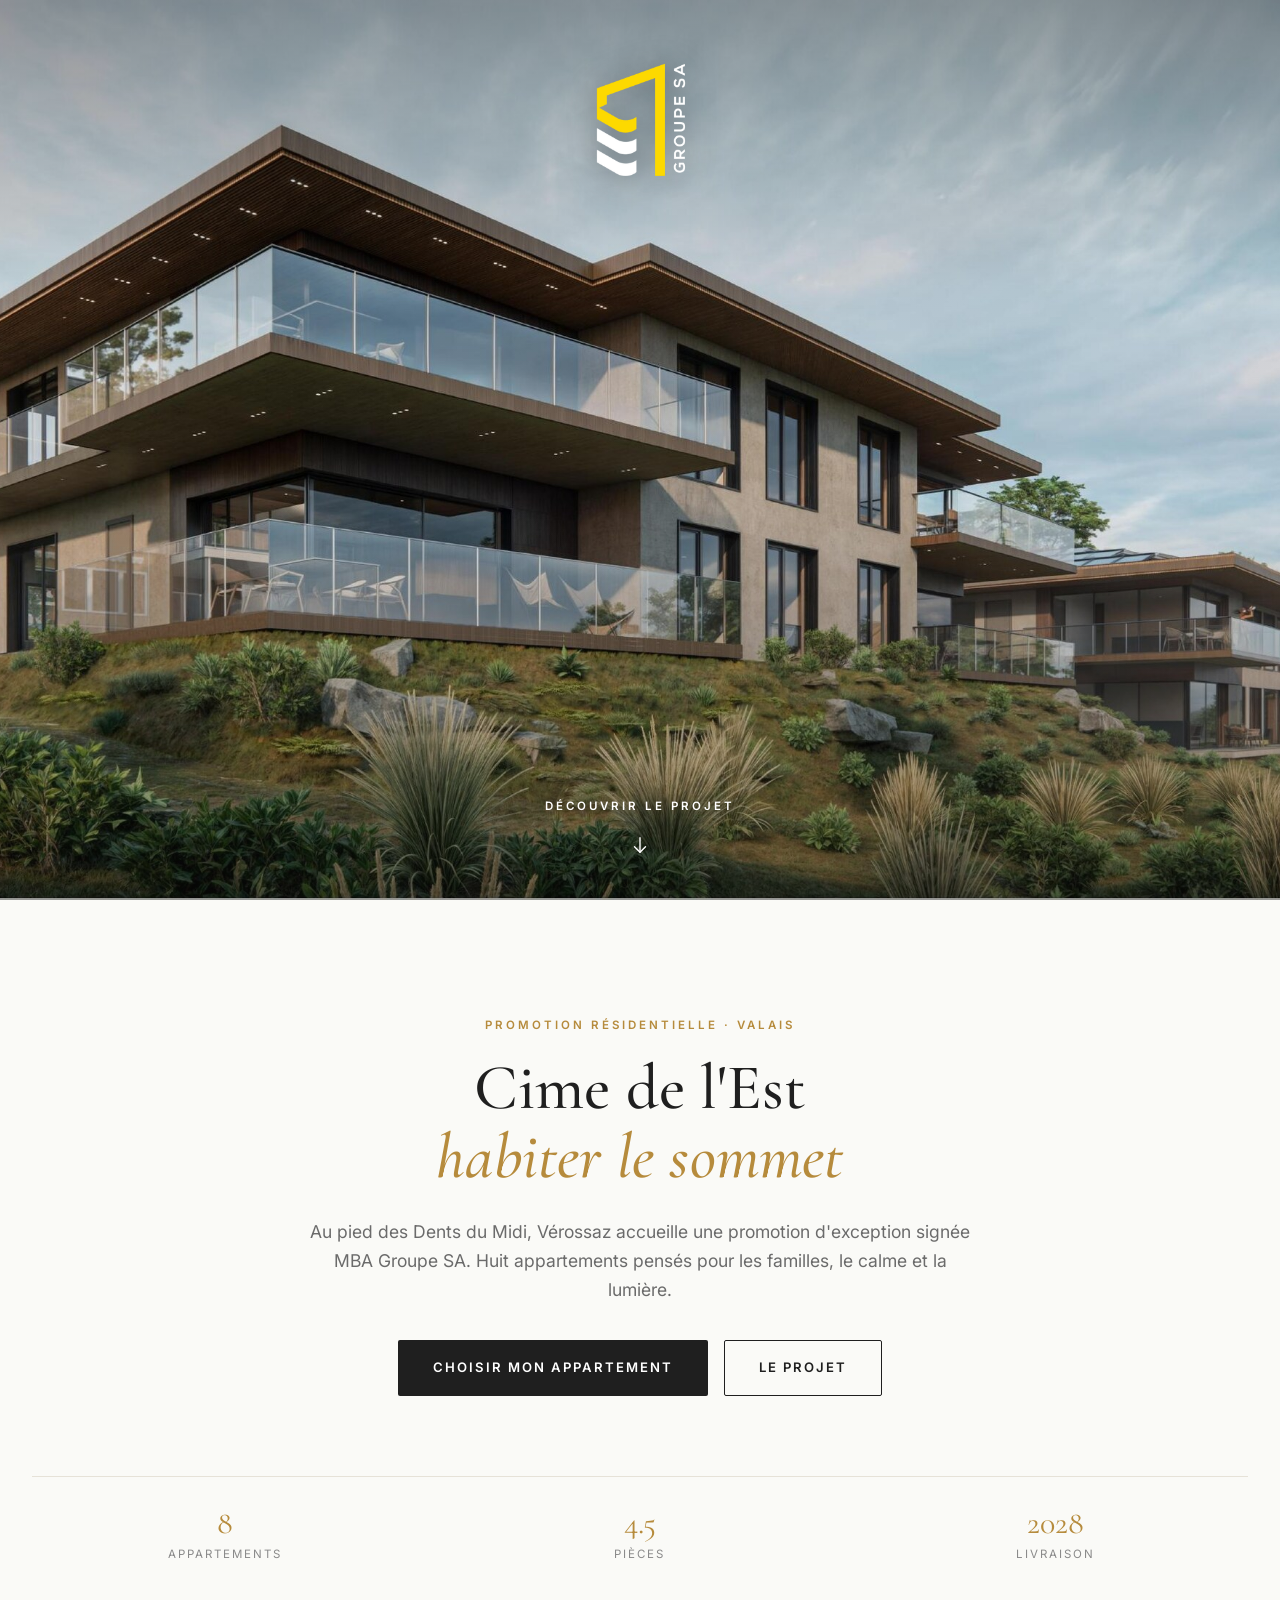
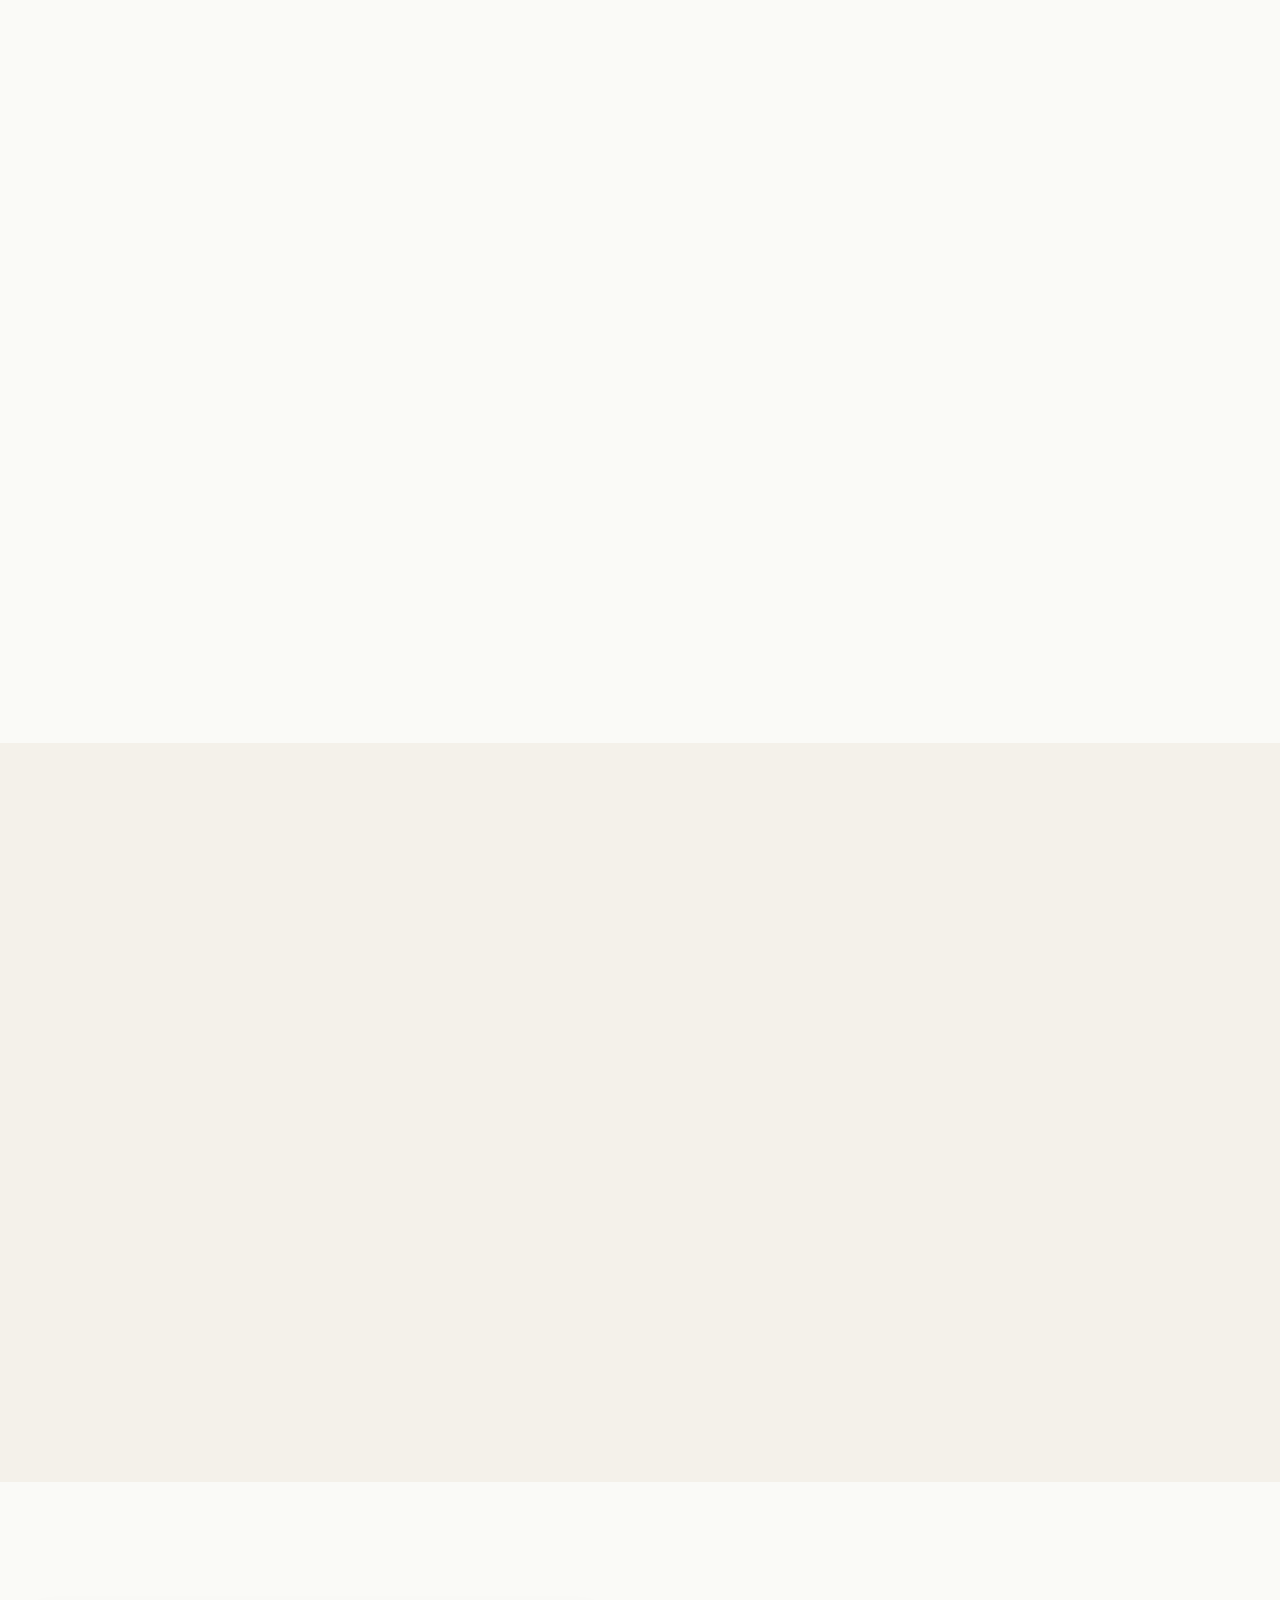
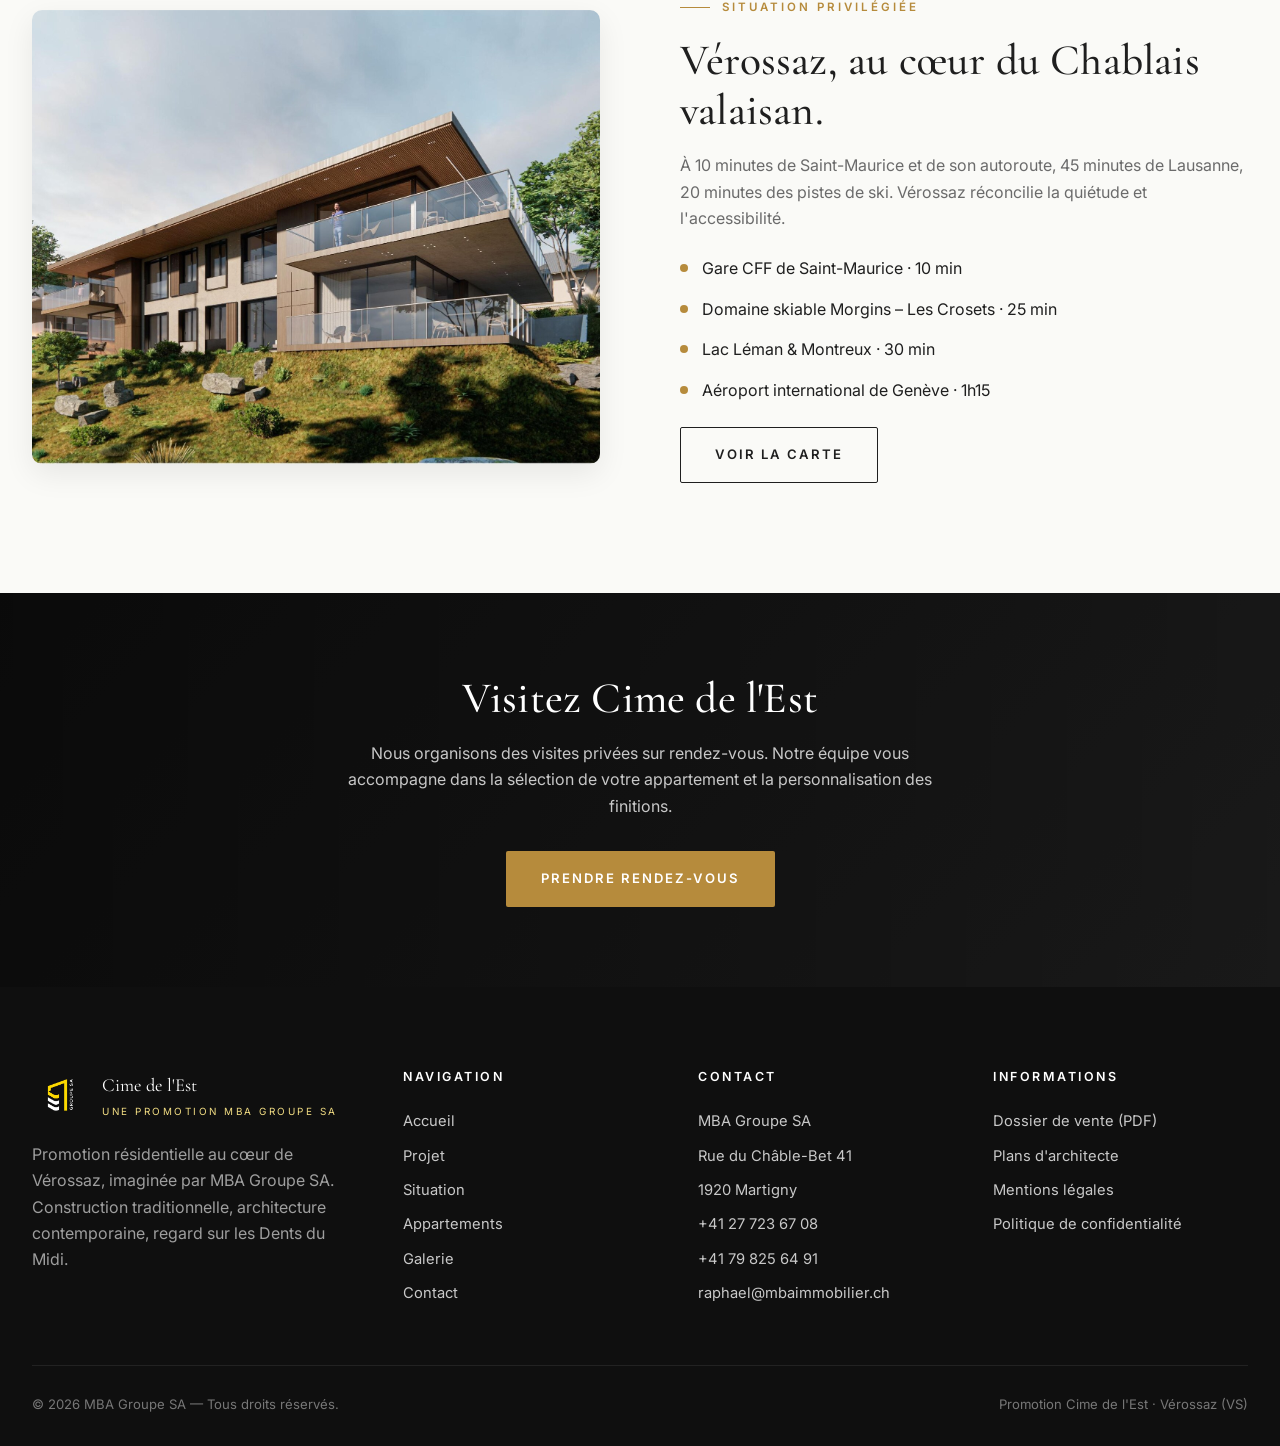
==== index.html @ abc5b06b "E-mail de contact : raphael@mbaimmobilier.ch partout (bureau + footers) Co-Authored-By: Claude Fable" ====
<!doctype html>
<html lang="fr">
<head>
<meta charset="utf-8">
<meta name="viewport" content="width=device-width, initial-scale=1">
<meta name="theme-color" content="#FAFAF7">
<meta name="color-scheme" content="light">
<title>Cime de l'Est · Vérossaz — Promotion MBA Groupe SA</title>
<meta name="description" content="Promotion immobilière Cime de l'Est à Vérossaz. Appartements d'exception au cœur du Valais, signés MBA Groupe SA.">
<link rel="preconnect" href="https://fonts.googleapis.com">
<link rel="preconnect" href="https://fonts.gstatic.com" crossorigin>
<link href="https://fonts.googleapis.com/css2?family=Cormorant+Garamond:ital,wght@0,400;0,500;0,600;1,400;1,500&family=Inter:wght@300;400;500;600;700&display=swap" rel="stylesheet">
<link rel="stylesheet" href="css/style.css?v=20">
</head>
<body>

<!-- NAV -->
<header class="nav nav-hero">
  <div class="container">
    <a href="/" class="brand">
      <span class="brand-mark"><img src="images/logo-mba.png" alt="MBA Groupe SA"></span>
      <span class="brand-text">
        <strong>Cime de l'Est</strong>
        <small>Vérossaz · Valais</small>
      </span>
    </a>
    <nav>
      <ul class="nav-links">
        <li><a href="/" class="active">Accueil</a></li>
        <li class="has-submenu">
          <a href="projet">Projet <span class="caret">▾</span></a>
          <ul class="submenu">
            <li><a href="projet">Le projet</a></li>
            <li><a href="galerie">Galerie</a></li>
          </ul>
        </li>
        <li><a href="situation">Situation</a></li>
        <li><a href="appartements">Appartements</a></li>
        <li><a href="contact">Contact</a></li>
      </ul>
    </nav>
    <a href="contact" class="nav-cta">
      Réserver une visite
      <svg viewBox="0 0 24 24" fill="none" stroke="currentColor" stroke-width="2" stroke-linecap="round" stroke-linejoin="round" aria-hidden="true"><line x1="5" y1="12" x2="19" y2="12"/><polyline points="12 5 19 12 12 19"/></svg>
    </a>
    <button class="burger" aria-label="Menu"><span></span><span></span><span></span></button>
  </div>
</header>

<!-- HERO : photo plein écran, sans texte -->
<section class="hero hero-home" aria-label="Cime de l'Est — vue du projet">
  <a href="https://www.mba-groupe.ch" target="_blank" rel="noopener" class="hero-brand" aria-label="MBA Groupe SA">
    <img src="images/logo-mba-groupe-hero.png" alt="MBA Groupe SA">
  </a>
  <a href="#intro" class="hero-scroll">
    <span>Découvrir le projet</span>
    <svg viewBox="0 0 24 24" fill="none" stroke="currentColor" stroke-width="1.5" stroke-linecap="round" stroke-linejoin="round" aria-hidden="true"><path d="M12 4v16"/><path d="M6 14l6 6 6-6"/></svg>
  </a>
</section>

<!-- INTRO -->
<section class="hero-intro" id="intro">
  <div class="container">
    <div class="reveal">
      <span class="eyebrow center">Promotion résidentielle · Valais</span>
      <h1>Cime de l'Est<span>habiter le sommet</span></h1>
      <p class="lead">Au pied des Dents du Midi, Vérossaz accueille une promotion d'exception signée MBA Groupe SA. Huit appartements pensés pour les familles, le calme et la lumière.</p>
      <div class="hero-cta-row">
        <a href="appartements" class="btn btn-primary">Choisir mon appartement</a>
        <a href="projet" class="btn btn-outline">Le projet</a>
      </div>
    </div>
    <div class="hero-meta reveal">
      <div class="hero-meta-item"><span class="num">8</span><span class="lbl">Appartements</span></div>
      <div class="hero-meta-item"><span class="num">4.5</span><span class="lbl">Pièces</span></div>
      <div class="hero-meta-item"><span class="num">2028</span><span class="lbl">Livraison</span></div>
    </div>
  </div>
</section>

<!-- PITCH -->
<section class="section">
  <div class="container">
    <div class="split">
      <div class="reveal">
        <span class="eyebrow">L'esprit du lieu</span>
        <h2>Un village, une vue, huit appartements.</h2>
        <p>Sur son plateau ensoleillé au-dessus de la vallée du Rhône, Vérossaz a conservé ce que beaucoup recherchent&nbsp;: le calme d'un village, de l'espace et une vue dégagée sur les Dents du Midi. Saint-Maurice, sa gare et l'autoroute sont à dix minutes.</p>
        <p>Cime de l'Est réunit huit appartements de 4.5 pièces dans deux petits bâtiments de deux niveaux. Chaque logement dispose de trois chambres et d'une grande terrasse privative. Une promotion à taille humaine, construite pour y vivre longtemps.</p>
        <a href="projet" class="btn btn-outline">En savoir plus</a>
      </div>
      <div class="split-visual reveal" style="background-image:url('images/interieurs/interieur-03.jpg')"></div>
    </div>
  </div>
</section>

<!-- PILIERS -->
<section class="section section-alt">
  <div class="container">
    <div class="section-head center reveal">
      <span class="eyebrow center">Nos engagements</span>
      <h2>Trois piliers pour un habitat d'exception</h2>
    </div>
    <div class="grid-3">
      <div class="card reveal">
        <div class="icon">◇</div>
        <h3>Architecture contemporaine</h3>
        <p>Volumes simples, proportions généreuses et ouvertures orientées sur le paysage. Chaque appartement bénéficie d'une grande terrasse privative.</p>
      </div>
      <div class="card reveal">
        <div class="icon">✦</div>
        <h3>Construction traditionnelle</h3>
        <p>Maçonnerie et béton armé&nbsp;: une structure massive et solide, réalisée selon les normes en vigueur, avec protection anticorrosion des armatures et isolation performante. Un bâtiment fait pour durer.</p>
      </div>
      <div class="card reveal">
        <div class="icon">◈</div>
        <h3>Finitions au choix</h3>
        <p>Sols, cuisine, salles d'eau, carrelages&nbsp;: toutes les prestations sont personnalisables selon vos goûts. Vous composez l'intérieur qui vous ressemble, notre équipe vous accompagne dans vos choix.</p>
      </div>
    </div>
  </div>
</section>

<!-- EMPLACEMENT TEASER -->
<section class="section">
  <div class="container">
    <div class="split reverse">
      <div class="reveal">
        <span class="eyebrow">Situation privilégiée</span>
        <h2>Vérossaz, au cœur du Chablais valaisan.</h2>
        <p>À 10 minutes de Saint-Maurice et de son autoroute, 45 minutes de Lausanne, 20 minutes des pistes de ski. Vérossaz réconcilie la quiétude et l'accessibilité.</p>
        <ul class="spec-list">
          <li>Gare CFF de Saint-Maurice · 10 min</li>
          <li>Domaine skiable Morgins – Les Crosets · 25 min</li>
          <li>Lac Léman &amp; Montreux · 30 min</li>
          <li>Aéroport international de Genève · 1h15</li>
        </ul>
        <a href="situation" class="btn btn-outline" style="margin-top:24px;">Voir la carte</a>
      </div>
      <div class="split-visual reveal" style="background-image:url('images/exterieurs/exterieur-03.jpg')"></div>
    </div>
  </div>
</section>

<!-- CTA BAND -->
<section class="cta-band">
  <div class="container reveal">
    <h2>Visitez Cime de l'Est</h2>
    <p>Nous organisons des visites privées sur rendez-vous. Notre équipe vous accompagne dans la sélection de votre appartement et la personnalisation des finitions.</p>
    <a href="contact" class="btn btn-gold">Prendre rendez-vous</a>
  </div>
</section>

<!-- FOOTER -->
<footer class="footer">
  <div class="container">
    <div class="footer-grid">
      <div>
        <div class="footer-brand">
          <div class="footer-brand-mark"><img src="images/logo-mba-dark.png" alt="MBA"></div>
          <div class="footer-brand-text">Cime de l'Est<small>Une promotion MBA Groupe SA</small></div>
        </div>
        <p style="color:#9e9e9e;">Promotion résidentielle au cœur de Vérossaz, imaginée par MBA Groupe SA. Construction traditionnelle, architecture contemporaine, regard sur les Dents du Midi.</p>
      </div>
      <div>
        <h4>Navigation</h4>
        <ul>
          <li><a href="/">Accueil</a></li>
          <li><a href="projet">Projet</a></li>
          <li><a href="situation">Situation</a></li>
          <li><a href="appartements">Appartements</a></li>
          <li><a href="galerie">Galerie</a></li>
          <li><a href="contact">Contact</a></li>
        </ul>
      </div>
      <div>
        <h4>Contact</h4>
        <ul>
          <li>MBA Groupe SA</li>
          <li>Rue du Châble-Bet 41</li>
          <li>1920 Martigny</li>
          <li><a href="tel:+41277236708">+41 27 723 67 08</a></li>
          <li><a href="tel:+41798256491">+41 79 825 64 91</a></li>
          <li><a href="mailto:raphael@mbaimmobilier.ch">raphael@mbaimmobilier.ch</a></li>
        </ul>
      </div>
      <div>
        <h4>Informations</h4>
        <ul>
          <li><a href="#">Dossier de vente (PDF)</a></li>
          <li><a href="#">Plans d'architecte</a></li>
          <li><a href="#">Mentions légales</a></li>
          <li><a href="#">Politique de confidentialité</a></li>
        </ul>
      </div>
    </div>
    <div class="footer-bottom">
      <div>© 2026 MBA Groupe SA — Tous droits réservés.</div>
      <div>Promotion Cime de l'Est · Vérossaz (VS)</div>
    </div>
  </div>
</footer>

<script src="js/main.js"></script>
</body>
</html>
---- css/style.css ----
/* =========================================================
   Vérossaz – Cime de l'Est | Promotion immobilière
   Charte MBA Groupe SA · tons clairs + jaune pastel
   ========================================================= */

:root {
  /* Palette MBA */
  --mba-grey-dark: #56575B;
  --mba-grey: #606060;
  --mba-grey-mid: #87878A;
  --mba-grey-light: #EAEAEA;

  /* Jaune pastel & or (déclinaisons classe) */
  --mba-pastel: #F2DD83;
  --mba-pastel-soft: #F7E9A8;
  --mba-pastel-bg: #FBF5DC;
  --mba-gold: #B68B3C;
  --mba-gold-deep: #9B7B18;

  /* Tons clairs */
  --bg: #FAFAF7;
  --bg-alt: #F4F1EA;
  --surface: #FFFFFF;
  --border: #E6E2D8;

  /* Texte */
  --text: #1F1F1F;
  --text-muted: #6B6B6B;
  --text-soft: #8A8A8A;

  /* UI */
  --radius: 4px;
  --radius-lg: 10px;
  --shadow-sm: 0 2px 10px rgba(0,0,0,0.04);
  --shadow-md: 0 10px 30px rgba(0,0,0,0.08);
  --shadow-lg: 0 20px 60px rgba(0,0,0,0.12);

  /* Typo */
  --f-serif: "Cormorant Garamond", "Playfair Display", Georgia, serif;
  --f-sans: "Inter", "Helvetica Neue", Arial, sans-serif;

  /* Layout */
  --nav-h: 96px;
  --container: 1280px;
}

* { box-sizing: border-box; }
html {
  scroll-behavior: smooth;
  background: var(--bg);
  overscroll-behavior: none;
}
body {
  margin: 0;
  font-family: var(--f-sans);
  font-size: 16px;
  line-height: 1.65;
  color: var(--text);
  background: var(--bg);
  overscroll-behavior: none;
  -webkit-font-smoothing: antialiased;
  text-rendering: optimizeLegibility;
}
img { max-width: 100%; display: block; }
a { color: inherit; text-decoration: none; }

h1, h2, h3, h4 {
  font-family: var(--f-serif);
  font-weight: 500;
  letter-spacing: 0.2px;
  color: var(--text);
  margin: 0 0 0.4em;
}
h1 { font-size: clamp(2.4rem, 5vw, 4.2rem); line-height: 1.08; }
h2 { font-size: clamp(1.8rem, 3.4vw, 2.8rem); line-height: 1.15; }
h3 { font-size: clamp(1.25rem, 2vw, 1.5rem); }
p  { margin: 0 0 1em; color: var(--text-muted); }

.container {
  width: 100%;
  max-width: var(--container);
  margin: 0 auto;
  padding: 0 32px;
}

.eyebrow {
  display: inline-block;
  font-family: var(--f-sans);
  font-size: 0.72rem;
  letter-spacing: 3px;
  text-transform: uppercase;
  color: var(--mba-gold);
  font-weight: 600;
  margin-bottom: 18px;
  position: relative;
  padding-left: 42px;
}
.eyebrow::before {
  content: "";
  position: absolute;
  left: 0; top: 50%;
  width: 30px; height: 1px;
  background: var(--mba-gold);
}
.eyebrow.center { padding-left: 0; }
.eyebrow.center::before { display: none; }

.lead { font-size: 1.1rem; color: var(--text-muted); max-width: 680px; }

/* ---------- Navigation ---------- */
.nav {
  position: fixed;
  inset: 0 0 auto 0;
  height: var(--nav-h);
  display: flex;
  align-items: center;
  z-index: 100;
  background: rgba(250, 250, 247, 0.86);
  backdrop-filter: saturate(160%) blur(14px);
  -webkit-backdrop-filter: saturate(160%) blur(14px);
  border-bottom: 1px solid transparent;
  transition: border-color .25s ease, background .25s ease;
}
.nav.scrolled {
  border-bottom-color: var(--border);
  background: rgba(255, 255, 255, 0.95);
}

/* Accueil : la nav est masquée sur le hero plein écran
   et n'apparaît qu'une fois la photo passée (voir main.js) */
.nav-hero {
  transform: translateY(-105%);
  visibility: hidden;
  transition: transform .45s ease, visibility 0s linear .45s;
}
.nav-hero.nav-visible {
  transform: translateY(0);
  visibility: visible;
  transition: transform .45s ease, border-color .25s ease, background .25s ease;
}
.nav .container {
  display: flex;
  align-items: center;
  justify-content: space-between;
  gap: 32px;
}
.brand {
  display: flex;
  align-items: center;
  gap: 16px;
  font-family: var(--f-serif);
  color: var(--text);
  line-height: 1;
}
.brand-mark {
  width: 64px; height: 64px;
  display: grid; place-items: center;
  overflow: hidden;
  flex-shrink: 0;
}
.brand-mark img { width: 100%; height: 100%; object-fit: contain; }
.brand-text {
  display: flex;
  flex-direction: column;
  gap: 4px;
}
.brand-text strong {
  font-family: var(--f-serif);
  font-size: 1.35rem;
  font-weight: 500;
  letter-spacing: 0.4px;
  white-space: nowrap;
}
.brand-text small {
  font-family: var(--f-sans);
  font-size: 0.62rem;
  letter-spacing: 2.6px;
  text-transform: uppercase;
  color: var(--mba-gold);
  font-weight: 600;
  white-space: nowrap;
}

.nav-links {
  display: flex;
  gap: 36px;
  list-style: none;
  margin: 0; padding: 0;
}
.nav-links a {
  position: relative;
  font-size: 0.88rem;
  letter-spacing: 1.4px;
  text-transform: uppercase;
  font-weight: 500;
  color: var(--text);
  padding: 6px 0;
  transition: color .2s ease;
}
.nav-links a::after {
  content: "";
  position: absolute;
  left: 0; right: 0; bottom: -2px;
  height: 1px;
  background: var(--mba-gold);
  transform: scaleX(0);
  transform-origin: left;
  transition: transform .3s ease;
}
.nav-links a:hover { color: var(--mba-gold); }
.nav-links a:hover::after,
.nav-links a.active::after { transform: scaleX(1); }
.nav-links a.active { color: var(--mba-gold); }

/* Dropdown (Projet > Le projet / Galerie) */
.nav-links .has-submenu { position: relative; }
.nav-links .has-submenu > a::before {
  content: "";
  position: absolute;
  inset: -20px -14px;
}
.nav-links .submenu {
  position: absolute;
  top: calc(100% + 22px);
  left: 50%;
  transform: translateX(-50%) translateY(-6px);
  min-width: 200px;
  background: #fff;
  border: 1px solid var(--border);
  border-radius: 8px;
  box-shadow: 0 16px 40px rgba(0,0,0,0.08);
  padding: 10px;
  list-style: none;
  margin: 0;
  display: flex;
  flex-direction: column;
  gap: 2px;
  opacity: 0;
  visibility: hidden;
  pointer-events: none;
  transition: opacity .2s ease, transform .25s ease, visibility 0s linear .25s;
}
.nav-links .has-submenu:hover > .submenu,
.nav-links .has-submenu:focus-within > .submenu {
  opacity: 1;
  visibility: visible;
  pointer-events: auto;
  transform: translateX(-50%) translateY(0);
  transition: opacity .2s ease, transform .25s ease;
}
.nav-links .submenu a {
  display: block;
  padding: 12px 16px;
  border-radius: 6px;
  font-size: 0.78rem;
  letter-spacing: 1.6px;
  text-transform: uppercase;
  color: var(--text);
  font-weight: 500;
  transition: background .2s ease, color .2s ease;
}
.nav-links .submenu a::after { display: none; }
.nav-links .submenu a:hover,
.nav-links .submenu a.active {
  background: var(--mba-pastel-bg);
  color: var(--mba-gold);
}
.nav-links .has-submenu > a .caret {
  display: inline-block;
  margin-left: 6px;
  font-size: 0.65rem;
  transition: transform .25s ease;
}
.nav-links .has-submenu:hover > a .caret { transform: rotate(180deg); }

.nav-cta {
  display: inline-flex;
  align-items: center;
  gap: 10px;
  font-size: 0.78rem;
  font-weight: 600;
  letter-spacing: 1.8px;
  text-transform: uppercase;
  padding: 14px 24px;
  color: #fff;
  background: var(--text);
  border: 1px solid var(--text);
  border-radius: 40px;
  transition: background .3s ease, border-color .3s ease, transform .3s ease, box-shadow .3s ease;
  white-space: nowrap;
}
.nav-cta svg {
  width: 16px; height: 16px;
  transition: transform .3s ease;
}
.nav-cta:hover {
  background: var(--mba-gold);
  border-color: var(--mba-gold);
  transform: translateY(-2px);
  box-shadow: 0 10px 24px rgba(182, 139, 60, 0.3);
}
.nav-cta:hover svg { transform: translateX(2px); }

.burger {
  display: none;
  background: none;
  border: 0;
  width: 44px; height: 44px;
  cursor: pointer;
  position: relative;
}
.burger span {
  position: absolute;
  left: 10px; right: 10px;
  height: 1.5px;
  background: var(--text);
  transition: transform .3s ease, opacity .2s ease, top .3s ease;
}
.burger span:nth-child(1) { top: 15px; }
.burger span:nth-child(2) { top: 21px; }
.burger span:nth-child(3) { top: 27px; }
.burger.open span:nth-child(1) { top: 21px; transform: rotate(45deg); }
.burger.open span:nth-child(2) { opacity: 0; }
.burger.open span:nth-child(3) { top: 21px; transform: rotate(-45deg); }

/* ---------- Bouton ---------- */
.btn {
  display: inline-flex;
  align-items: center;
  gap: 10px;
  padding: 16px 34px;
  font-size: 0.82rem;
  font-weight: 600;
  letter-spacing: 2px;
  text-transform: uppercase;
  border-radius: 2px;
  cursor: pointer;
  transition: all .3s ease;
  border: 1px solid transparent;
}
.btn-primary {
  background: var(--text);
  color: #fff;
}
.btn-primary:hover {
  background: var(--mba-gold);
  color: #fff;
  transform: translateY(-2px);
  box-shadow: var(--shadow-md);
}
.btn-outline {
  background: transparent;
  color: var(--text);
  border-color: var(--text);
}
.btn-outline:hover {
  background: var(--text);
  color: #fff;
}
.btn-gold {
  background: var(--mba-gold);
  color: #fff;
}
.btn-gold:hover { background: var(--mba-gold-deep); }

/* ---------- Hero générique ---------- */
.hero {
  padding: calc(var(--nav-h) + 80px) 0 120px;
  position: relative;
  overflow: hidden;
}
.hero-home {
  min-height: 100vh;
  min-height: 100svh;
  position: relative;
  padding: 0;
  background:
    linear-gradient(180deg, rgba(15, 15, 13, 0.38) 0%, rgba(15, 15, 13, 0.06) 32%, rgba(15, 15, 13, 0) 55%, rgba(15, 15, 13, 0.42) 100%),
    url("../images/exterieurs/exterieur-01.jpg") center / cover no-repeat;
}

/* Logo MBA Groupe en haut au centre du hero */
.hero-brand {
  position: absolute;
  top: 20px;
  left: 50%;
  transform: translateX(-50%);
  z-index: 5;
  transition: opacity .3s ease;
}
.hero-brand:hover { opacity: 0.85; }
.hero-brand img {
  width: 200px;
  height: auto;
  display: block;
  filter: drop-shadow(0 2px 16px rgba(0, 0, 0, 0.4));
}

/* Indicateur de défilement */
.hero-scroll {
  position: absolute;
  left: 50%;
  bottom: 40px;
  transform: translateX(-50%);
  display: flex;
  flex-direction: column;
  align-items: center;
  gap: 14px;
  color: #fff;
  font-size: 0.72rem;
  font-weight: 600;
  letter-spacing: 3px;
  text-transform: uppercase;
  white-space: nowrap;
  text-shadow: 0 1px 14px rgba(0, 0, 0, 0.45);
  transition: color .3s ease;
}
.hero-scroll:hover { color: var(--mba-pastel); }
.hero-scroll svg {
  width: 22px;
  height: 30px;
  animation: heroScrollBob 2.4s ease-in-out infinite;
}
@keyframes heroScrollBob {
  0%, 100% { transform: translateY(0); opacity: 1; }
  50% { transform: translateY(9px); opacity: 0.65; }
}

/* Section intro sous le hero */
.hero-intro {
  padding: 110px 0 100px;
  text-align: center;
}
.hero-intro h1 span {
  display: block;
  color: var(--mba-gold);
  font-style: italic;
}
.hero-intro .lead { margin: 0 auto 36px; }
.hero-intro .hero-cta-row { justify-content: center; }
.hero-intro .hero-meta {
  margin-top: 80px;
  text-align: center;
}
.hero-cta-row { display: flex; flex-wrap: wrap; gap: 16px; }
.hero-meta {
  display: grid;
  grid-template-columns: repeat(3, 1fr);
  gap: 30px;
  padding-top: 30px;
  border-top: 1px solid var(--border);
}
.hero-meta-item .num {
  font-family: var(--f-serif);
  font-size: 2rem;
  color: var(--mba-gold);
  display: block;
  line-height: 1;
}
.hero-meta-item .lbl {
  font-size: 0.72rem;
  letter-spacing: 2px;
  text-transform: uppercase;
  color: var(--text-soft);
  margin-top: 6px;
  display: block;
}

/* ---------- Hero simple (inner pages) ---------- */
.hero-inner {
  background:
    radial-gradient(ellipse at top right, rgba(242, 221, 131, 0.4), transparent 55%),
    var(--bg);
  text-align: center;
}
.hero-inner .container { max-width: 900px; }
.hero-inner h1 { margin-bottom: 18px; }
.hero-inner p { margin: 0 auto; }

/* ---------- Sections ---------- */
.section { padding: 110px 0; }
.section-tight { padding: 80px 0; }
.section-alt { background: var(--bg-alt); }
.section-dark {
  background: #111;
  color: #E8E8E8;
}
.section-dark h1,
.section-dark h2,
.section-dark h3 { color: #fff; }
.section-dark p { color: #B5B5B5; }

.section-head { max-width: 720px; margin-bottom: 60px; }
.section-head.center { margin-left: auto; margin-right: auto; text-align: center; }

/* ---------- Cartes / listes ---------- */
.grid-3 {
  display: grid;
  grid-template-columns: repeat(3, 1fr);
  gap: 28px;
}
.grid-2 {
  display: grid;
  grid-template-columns: repeat(2, 1fr);
  gap: 40px;
}

.card {
  background: var(--surface);
  border: 1px solid var(--border);
  border-radius: var(--radius-lg);
  padding: 36px 32px;
  transition: transform .3s ease, box-shadow .3s ease, border-color .3s ease;
}
.card:hover {
  transform: translateY(-4px);
  box-shadow: var(--shadow-md);
  border-color: var(--mba-pastel);
}
.card .icon {
  width: 48px; height: 48px;
  border-radius: 50%;
  background: var(--mba-pastel-bg);
  color: var(--mba-gold);
  display: grid; place-items: center;
  margin-bottom: 20px;
  font-size: 1.2rem;
}
.card h3 { margin-bottom: 10px; }

/* Feature split */
.split {
  display: grid;
  grid-template-columns: 1fr 1fr;
  gap: 80px;
  align-items: center;
}
.split.reverse { direction: rtl; }
.split.reverse > * { direction: ltr; }
.split-visual {
  aspect-ratio: 5 / 4;
  border-radius: var(--radius-lg);
  overflow: hidden;
  box-shadow: var(--shadow-md);
  background-size: cover;
  background-position: center;
  position: relative;
}
.split-visual::after {
  content: "";
  position: absolute;
  inset: -14px -14px auto auto;
  width: 90px; height: 90px;
  background: var(--mba-pastel);
  border-radius: var(--radius-lg);
  z-index: -1;
}

/* Liste spec */
.spec-list {
  list-style: none;
  padding: 0; margin: 24px 0 0;
  display: grid;
  gap: 14px;
}
.spec-list li {
  display: flex;
  align-items: flex-start;
  gap: 14px;
  color: var(--text);
}
.spec-list li::before {
  content: "";
  width: 8px; height: 8px;
  border-radius: 50%;
  margin-top: 9px;
  background: var(--mba-gold);
  flex-shrink: 0;
}

/* ---------- Appartements (tableau) ---------- */
.apt-table-wrap {
  background: var(--surface);
  border: 1px solid var(--border);
  border-radius: var(--radius-lg);
  overflow: hidden;
  box-shadow: var(--shadow-sm);
  overflow-x: auto;
}
.apt-table {
  width: 100%;
  border-collapse: collapse;
  min-width: 720px;
}
.apt-table thead th {
  background: var(--mba-pastel-bg);
  color: var(--text);
  text-align: left;
  padding: 18px 20px;
  font-size: 0.75rem;
  letter-spacing: 2px;
  text-transform: uppercase;
  font-weight: 600;
  border-bottom: 1px solid var(--border);
}
.apt-table tbody td {
  padding: 20px;
  border-bottom: 1px solid var(--border);
  font-size: 0.95rem;
}
.apt-table tbody tr:last-child td { border-bottom: 0; }
.apt-table tbody tr { transition: background .2s ease; }
.apt-table tbody tr:hover { background: var(--bg-alt); }
.apt-table .lot { font-family: var(--f-serif); font-size: 1.1rem; color: var(--text); }
.badge {
  display: inline-block;
  padding: 5px 12px;
  font-size: 0.7rem;
  letter-spacing: 1.5px;
  text-transform: uppercase;
  border-radius: 2px;
  font-weight: 600;
}
.badge.available { background: var(--mba-pastel); color: #5a4a00; }
.badge.reserved  { background: var(--mba-grey-light); color: var(--mba-grey-dark); }
.badge.sold      { background: #E0D5C4; color: #6B5A3F; }

/* ---------- Accordéon appartements ---------- */
/* Titre de bâtiment au-dessus de chaque accordéon */
.apt-building-head {
  display: flex;
  align-items: baseline;
  gap: 18px;
  margin-bottom: 20px;
}
.apt-building-head h2 {
  font-size: clamp(1.5rem, 2.4vw, 2rem);
  margin: 0;
}
.apt-building-head span {
  font-size: 0.75rem;
  font-weight: 500;
  letter-spacing: 1.8px;
  text-transform: uppercase;
  color: var(--text-soft);
}

.apt-accordion {
  --apt-grid: 90px 1.1fr 1fr 0.9fr 1.2fr 140px 44px;
  display: flex;
  flex-direction: column;
  gap: 12px;
}

.apt-accordion-header {
  display: grid;
  grid-template-columns: var(--apt-grid);
  gap: 24px;
  align-items: center;
  padding: 0 34px 14px;
}
.apt-accordion-header > span {
  font-size: 0.68rem;
  letter-spacing: 2.8px;
  text-transform: uppercase;
  color: var(--text-soft);
  font-weight: 600;
}

.apt-row {
  background: var(--surface);
  border: 1px solid var(--border);
  border-radius: var(--radius-lg);
  overflow: hidden;
  transition: border-color .3s ease, box-shadow .3s ease, transform .3s ease;
}
.apt-row:hover {
  border-color: var(--mba-pastel);
  box-shadow: var(--shadow-sm);
}
.apt-row.open {
  border-color: var(--mba-gold);
  box-shadow: var(--shadow-md);
}

.apt-head {
  display: grid;
  grid-template-columns: var(--apt-grid);
  gap: 24px;
  align-items: center;
  padding: 26px 34px;
  cursor: pointer;
  user-select: none;
  transition: background .25s ease;
  background: transparent;
  border: 0;
  width: 100%;
  text-align: left;
  font: inherit;
  color: inherit;
}
.apt-head:hover { background: var(--bg-alt); }
.apt-head:focus-visible {
  outline: 2px solid var(--mba-gold);
  outline-offset: -2px;
}
.apt-row.open .apt-head {
  background: linear-gradient(90deg, var(--mba-pastel-bg) 0%, rgba(251, 245, 220, 0) 85%);
}

.apt-head .col-lot {
  font-family: var(--f-serif);
  font-size: 1.5rem;
  color: var(--text);
  font-weight: 500;
  letter-spacing: 0.5px;
}
.apt-head .col-value {
  font-size: 0.98rem;
  color: var(--text);
  font-weight: 500;
}
.apt-head .col-value.muted {
  color: var(--text-muted);
  font-weight: 400;
}
.apt-head .col-type .col-value,
.apt-head .col-floor .col-value {
  color: var(--text-muted);
  font-weight: 400;
}
.apt-head .col-surface .col-value {
  font-family: var(--f-serif);
  font-size: 1.1rem;
  color: var(--text);
}

/* Masqué par défaut — uniquement visible sur mobile */
.apt-head .col-mobile-meta { display: none; }

.apt-head .col-chevron {
  width: 40px; height: 40px;
  border-radius: 50%;
  background: var(--bg-alt);
  display: grid; place-items: center;
  color: var(--text-muted);
  transition: transform .35s ease, background .25s ease, color .25s ease;
  justify-self: end;
  font-size: 1rem;
  line-height: 1;
}
.apt-row.open .apt-head .col-chevron {
  transform: rotate(180deg);
  background: var(--mba-gold);
  color: #fff;
}

.apt-panel {
  max-height: 0;
  overflow: hidden;
  transition: max-height .5s ease;
  background: #FCFAF3;
  border-top: 1px solid transparent;
}
.apt-row.open .apt-panel {
  border-top-color: var(--border);
}
.apt-panel-inner {
  display: grid;
  grid-template-columns: 1.1fr 1fr;
  gap: 56px;
  padding: 48px 34px 52px;
}
.apt-plan {
  border-radius: var(--radius-lg);
  overflow: hidden;
  background: #fff;
  border: 1px solid var(--border);
}
.apt-plan a { display: block; }
.apt-plan img { width: 100%; height: auto; display: block; }
.apt-plan svg { width: 100%; height: 100%; display: block; }
.apt-plan-label {
  margin-top: 10px;
  font-size: 0.72rem;
  letter-spacing: 2px;
  text-transform: uppercase;
  color: var(--text-soft);
  text-align: center;
}
.apt-details h3 {
  font-size: 1.8rem;
  margin-bottom: 6px;
}
.apt-details .apt-sub {
  font-size: 0.75rem;
  letter-spacing: 2px;
  text-transform: uppercase;
  color: var(--mba-gold);
  margin-bottom: 18px;
  font-weight: 600;
}
.apt-specs-grid {
  display: grid;
  grid-template-columns: repeat(4, 1fr);
  gap: 16px;
  padding: 22px 0;
  margin: 22px 0;
  border-top: 1px solid var(--border);
  border-bottom: 1px solid var(--border);
}
.apt-specs-grid .spec-cell .spec-val {
  font-family: var(--f-serif);
  font-size: 1.3rem;
  color: var(--text);
  line-height: 1.1;
}
.apt-specs-grid .spec-cell .spec-lbl {
  font-size: 0.68rem;
  letter-spacing: 1.5px;
  text-transform: uppercase;
  color: var(--text-soft);
  margin-top: 6px;
}
.apt-features {
  list-style: none;
  padding: 0; margin: 0 0 26px;
  display: grid;
  grid-template-columns: 1fr 1fr;
  gap: 10px 20px;
}
.apt-features li {
  position: relative;
  padding-left: 20px;
  font-size: 0.92rem;
  color: var(--text);
}
.apt-features li::before {
  content: "";
  position: absolute;
  left: 0; top: 10px;
  width: 8px; height: 1px;
  background: var(--mba-gold);
}
.apt-ctas { display: flex; flex-wrap: wrap; gap: 12px; }

/* ---------- Modale contact (visite) ---------- */
.visit-modal {
  position: fixed;
  inset: 0;
  z-index: 1000;
  display: grid;
  place-items: center;
  padding: 24px;
  background: rgba(15, 15, 15, 0);
  backdrop-filter: blur(0);
  -webkit-backdrop-filter: blur(0);
  visibility: hidden;
  opacity: 0;
  transition: opacity .35s ease, visibility 0s linear .35s, background .35s ease, backdrop-filter .35s ease;
}
.visit-modal.open {
  visibility: visible;
  opacity: 1;
  background: rgba(15, 15, 15, 0.55);
  backdrop-filter: blur(8px);
  -webkit-backdrop-filter: blur(8px);
  transition: opacity .35s ease, background .35s ease, backdrop-filter .35s ease;
}
.visit-modal .visit-card {
  position: relative;
  background: #fff;
  border-radius: 14px;
  width: 100%;
  max-width: 440px;
  max-height: calc(100dvh - 48px);
  max-height: calc(100vh - 48px);
  display: flex;
  flex-direction: column;
  overflow: hidden;
  box-shadow: 0 40px 80px rgba(0,0,0,0.35), 0 10px 30px rgba(0,0,0,0.2);
  transform: translateY(30px) scale(.96);
  opacity: 0;
  transition: transform .5s cubic-bezier(.2,.8,.2,1), opacity .4s ease;
}
.visit-modal .visit-photo-wrap { flex-shrink: 0; }
.visit-modal .visit-body {
  overflow-y: auto;
  -webkit-overflow-scrolling: touch;
  min-height: 0;
  flex: 1 1 auto;
}
.visit-modal.open .visit-card {
  transform: translateY(0) scale(1);
  opacity: 1;
  transition-delay: .08s;
}
.visit-close {
  position: absolute;
  top: 16px; right: 16px;
  width: 38px; height: 38px;
  border-radius: 50%;
  background: rgba(255,255,255,0.95);
  border: 0;
  cursor: pointer;
  display: grid; place-items: center;
  color: var(--text);
  font-size: 1.1rem;
  z-index: 3;
  transition: background .2s ease, transform .2s ease;
}
.visit-close:hover { background: #fff; transform: scale(1.08); }

.visit-photo-wrap {
  position: relative;
  background: #0D0D0D;
  padding: 44px 0 26px;
  text-align: center;
  overflow: hidden;
}
.visit-photo-wrap::before {
  content: "";
  position: absolute;
  inset: auto 0 0 0;
  height: 45%;
  background: linear-gradient(180deg, rgba(13,13,13,0), #FFFFFF);
  z-index: 1;
}
.visit-photo {
  position: relative;
  z-index: 2;
  width: 148px; height: 148px;
  border-radius: 50%;
  overflow: hidden;
  margin: 0 auto;
  border: 4px solid #fff;
  box-shadow: 0 10px 30px rgba(0,0,0,0.3);
  background: var(--mba-pastel-bg);
  transform: scale(.7);
  opacity: 0;
  transition: transform .6s cubic-bezier(.2,.8,.2,1) .15s, opacity .5s ease .15s;
}
.visit-modal.open .visit-photo {
  transform: scale(1);
  opacity: 1;
}
.visit-photo img {
  width: 100%; height: 100%;
  object-fit: cover;
  object-position: center 18%;
}
.visit-pastel-dot {
  position: absolute;
  width: 180px; height: 180px;
  border-radius: 50%;
  background: radial-gradient(circle, rgba(242,221,131,0.35), transparent 70%);
  top: 20px;
  left: 50%;
  transform: translateX(-50%);
  z-index: 1;
}

.visit-body {
  padding: 20px 36px 36px;
  text-align: center;
}
.visit-body .role {
  font-size: 0.7rem;
  letter-spacing: 2.5px;
  text-transform: uppercase;
  color: var(--mba-gold);
  font-weight: 600;
  margin-bottom: 8px;
}
.visit-body h3 {
  font-family: var(--f-serif);
  font-size: 1.8rem;
  margin: 0 0 6px;
  color: var(--text);
}
.visit-body p.sub {
  color: var(--text-muted);
  margin: 0 0 22px;
  font-size: 0.95rem;
  line-height: 1.55;
}
.visit-phone {
  display: block;
  font-family: var(--f-serif);
  font-size: 1.7rem;
  color: var(--text);
  letter-spacing: 1px;
  padding: 14px 0;
  border-top: 1px solid var(--border);
  border-bottom: 1px solid var(--border);
  margin-bottom: 22px;
  transition: color .2s ease;
}
.visit-phone:hover { color: var(--mba-gold); }
.visit-phone small {
  display: block;
  font-family: var(--f-sans);
  font-size: 0.68rem;
  letter-spacing: 2.5px;
  text-transform: uppercase;
  color: var(--text-soft);
  font-weight: 600;
  margin-bottom: 6px;
}
.visit-actions {
  display: grid;
  grid-template-columns: 1fr 1fr;
  gap: 10px;
}
.visit-actions .btn { padding: 14px 18px; font-size: 0.74rem; }

/* Écrans peu hauts : on compacte la zone photo */
@media (max-height: 720px) {
  .visit-photo-wrap { padding: 30px 0 22px; }
  .visit-photo { width: 118px; height: 118px; border-width: 3px; }
  .visit-body { padding: 16px 30px 26px; }
  .visit-body h3 { font-size: 1.5rem; }
  .visit-body p.sub { margin-bottom: 16px; font-size: 0.88rem; }
  .visit-phone { font-size: 1.45rem; padding: 12px 0; margin-bottom: 16px; }
}
@media (max-height: 560px) {
  .visit-modal { padding: 10px; }
  .visit-photo-wrap { padding: 22px 0 18px; }
  .visit-photo { width: 92px; height: 92px; }
  .visit-body { padding: 14px 24px 22px; }
  .visit-body h3 { font-size: 1.3rem; }
  .visit-body p.sub { font-size: 0.85rem; margin-bottom: 14px; }
  .visit-phone { font-size: 1.3rem; padding: 10px 0; margin-bottom: 14px; }
  .visit-phone small { margin-bottom: 3px; }
  .visit-actions .btn { padding: 11px 14px; }
}

/* ---------- Cartes appartement ---------- */
.apt-cards {
  display: grid;
  grid-template-columns: repeat(3, 1fr);
  gap: 26px;
}
.apt-card {
  background: var(--surface);
  border: 1px solid var(--border);
  border-radius: var(--radius-lg);
  overflow: hidden;
  transition: transform .3s ease, box-shadow .3s ease;
}
.apt-card:hover {
  transform: translateY(-4px);
  box-shadow: var(--shadow-md);
}
.apt-card-img {
  aspect-ratio: 4 / 3;
  background: var(--mba-pastel-bg);
  position: relative;
  overflow: hidden;
}
.apt-card-img svg { width: 100%; height: 100%; }
.apt-card-body { padding: 26px 28px 28px; }
.apt-card-head {
  display: flex;
  justify-content: space-between;
  align-items: baseline;
  gap: 10px;
  margin-bottom: 6px;
}
.apt-card h3 { margin: 0; font-size: 1.4rem; }
.apt-card-specs {
  display: flex;
  gap: 18px;
  flex-wrap: wrap;
  margin: 18px 0;
  padding: 16px 0;
  border-top: 1px solid var(--border);
  border-bottom: 1px solid var(--border);
}
.apt-card-specs div {
  font-size: 0.82rem;
  color: var(--text-soft);
  letter-spacing: 0.5px;
}
.apt-card-specs strong {
  display: block;
  font-family: var(--f-serif);
  font-size: 1.2rem;
  color: var(--text);
  font-weight: 500;
}

/* ---------- Galerie ---------- */
.gallery-grid {
  display: grid;
  grid-template-columns: repeat(3, 1fr);
  grid-auto-rows: 260px;
  gap: 16px;
}
.gallery-item {
  position: relative;
  overflow: hidden;
  border-radius: var(--radius-lg);
  background: var(--mba-pastel-bg);
  cursor: pointer;
}
.gallery-item img,
.gallery-item .img-ph {
  width: 100%; height: 100%;
  object-fit: cover;
  transition: transform .6s ease;
}
.gallery-item:hover img,
.gallery-item:hover .img-ph { transform: scale(1.06); }
.gallery-item.tall   { grid-row: span 2; }
.gallery-item.wide   { grid-column: span 2; }
.gallery-item::after {
  content: "";
  position: absolute; inset: 0;
  background: linear-gradient(180deg, transparent 55%, rgba(0,0,0,0.35));
  opacity: 0;
  transition: opacity .3s ease;
}
.gallery-item:hover::after { opacity: 1; }
.gallery-item .cap {
  position: absolute;
  left: 18px; bottom: 14px;
  color: #fff;
  font-family: var(--f-serif);
  font-size: 0.95rem;
  opacity: 0;
  transform: translateY(6px);
  transition: all .3s ease;
  z-index: 2;
}
.gallery-item:hover .cap { opacity: 1; transform: translateY(0); }
.img-ph {
  display: grid; place-items: center;
  color: var(--mba-gold);
  font-family: var(--f-serif);
  font-size: 1rem;
  letter-spacing: 2px;
  background: linear-gradient(135deg, var(--mba-pastel-bg), var(--mba-grey-light));
}

.gallery-filters {
  display: flex;
  flex-wrap: wrap;
  gap: 10px;
  justify-content: center;
  margin-bottom: 50px;
}
.gallery-filters button {
  background: transparent;
  border: 1px solid var(--border);
  padding: 10px 22px;
  font-size: 0.78rem;
  letter-spacing: 1.5px;
  text-transform: uppercase;
  color: var(--text-muted);
  cursor: pointer;
  border-radius: 40px;
  transition: all .25s ease;
  font-family: var(--f-sans);
  font-weight: 500;
}
.gallery-filters button:hover,
.gallery-filters button.active {
  background: var(--text);
  color: #fff;
  border-color: var(--text);
}

/* ---------- Carte situation ---------- */
.map-wrap {
  height: 480px;
  border-radius: var(--radius-lg);
  overflow: hidden;
  box-shadow: var(--shadow-md);
  border: 1px solid var(--border);
  position: relative;
}
.map-wrap iframe { width: 100%; height: 100%; border: 0; }

.distance-list {
  list-style: none;
  padding: 0; margin: 0;
}
.distance-list li {
  display: flex;
  justify-content: space-between;
  align-items: center;
  padding: 18px 0;
  border-bottom: 1px solid var(--border);
  font-size: 0.95rem;
}
.distance-list li:last-child { border-bottom: 0; }
.distance-list .place { color: var(--text); font-weight: 500; }
.distance-list .dist {
  color: var(--mba-gold);
  font-family: var(--f-serif);
  font-size: 1.05rem;
}

/* ---------- Contact ---------- */
.contact-grid {
  display: grid;
  grid-template-columns: 1.1fr 1fr;
  gap: 60px;
  align-items: start;
}
.contact-info {
  background: var(--surface);
  border: 1px solid var(--border);
  border-radius: var(--radius-lg);
  padding: 42px 38px;
}
.contact-info h3 { margin-bottom: 24px; }
.contact-row {
  display: flex;
  gap: 18px;
  padding: 18px 0;
  border-bottom: 1px solid var(--border);
}
.contact-row:last-child { border-bottom: 0; }
.contact-row .icon {
  width: 44px; height: 44px;
  border-radius: 50%;
  background: var(--mba-pastel-bg);
  color: var(--mba-gold);
  display: grid; place-items: center;
  flex-shrink: 0;
  font-size: 1.1rem;
}
.contact-row .lbl {
  font-size: 0.72rem;
  letter-spacing: 2px;
  text-transform: uppercase;
  color: var(--text-soft);
  margin-bottom: 4px;
}
.contact-row .val { color: var(--text); font-weight: 500; }

/* ---------- Carte Interlocuteur (Raphaël) ---------- */
.contact-person {
  background: var(--surface);
  border: 1px solid var(--border);
  border-radius: var(--radius-lg);
  box-shadow: var(--shadow-sm);
  padding: 32px;
  display: grid;
  grid-template-columns: 180px 1fr;
  gap: 32px;
  align-items: center;
  margin-bottom: 28px;
  transition: box-shadow .3s ease, border-color .3s ease;
}
.contact-person:hover {
  box-shadow: var(--shadow-md);
  border-color: var(--mba-pastel);
}
.contact-person-photo {
  width: 180px;
  height: 180px;
  border-radius: var(--radius-lg);
  background: #0D0D0D;
  overflow: hidden;
  position: relative;
  align-self: start;
  box-shadow: 0 8px 24px rgba(0,0,0,0.15);
}
.contact-person-photo::after {
  content: "";
  position: absolute;
  inset: 0;
  border-radius: inherit;
  border: 1px solid rgba(255,255,255,0.08);
  pointer-events: none;
}
.contact-person-photo img {
  width: 100%;
  height: 100%;
  object-fit: cover;
  object-position: center 12%;
  filter: saturate(.95) contrast(1.02);
}
.contact-person-body {
  display: flex;
  flex-direction: column;
  min-width: 0;
}
.contact-person-role {
  font-size: 0.68rem;
  letter-spacing: 2.5px;
  text-transform: uppercase;
  color: var(--mba-gold);
  font-weight: 600;
  margin-bottom: 8px;
}
.contact-person h3 {
  font-family: var(--f-serif);
  font-size: 1.7rem;
  margin: 0 0 4px;
  color: var(--text);
}
.contact-person-title {
  font-size: 0.85rem;
  color: var(--text-muted);
  margin: 0 0 16px;
}
.contact-person-quote {
  font-size: 0.92rem;
  font-style: italic;
  color: var(--text-muted);
  line-height: 1.6;
  margin: 0 0 22px;
  padding-left: 14px;
  border-left: 2px solid var(--mba-pastel);
}
.contact-person-actions {
  display: flex;
  flex-direction: column;
  gap: 10px;
  margin-top: auto;
}
.contact-person-cta {
  display: flex;
  flex-direction: column;
  gap: 2px;
  padding: 12px 16px;
  border-radius: 6px;
  background: var(--bg-alt);
  transition: background .2s ease, color .2s ease;
}
.contact-person-cta .lbl {
  font-size: 0.62rem;
  letter-spacing: 1.8px;
  text-transform: uppercase;
  color: var(--text-soft);
  font-weight: 600;
}
.contact-person-cta .val {
  font-family: var(--f-serif);
  font-size: 1.2rem;
  color: var(--text);
}
.contact-person-cta:hover { background: var(--mba-pastel-bg); }
.contact-person-cta:hover .val { color: var(--mba-gold); }
.contact-person-cta.secondary .val { font-size: 1rem; word-break: break-all; }

/* ---------- Carte Bureau MBA ---------- */
.contact-office {
  background: var(--surface);
  border: 1px solid var(--border);
  border-radius: var(--radius-lg);
  padding: 30px 32px;
  box-shadow: var(--shadow-sm);
}
.contact-office-head {
  display: flex;
  gap: 18px;
  align-items: center;
  padding-bottom: 22px;
  margin-bottom: 6px;
  border-bottom: 1px solid var(--border);
}
.contact-office-logo {
  width: 56px; height: 56px;
  object-fit: contain;
  flex-shrink: 0;
}
.contact-office-eyebrow {
  display: block;
  font-size: 0.62rem;
  letter-spacing: 2.5px;
  text-transform: uppercase;
  color: var(--mba-gold);
  font-weight: 600;
  margin-bottom: 4px;
}
.contact-office-head h3 {
  font-family: var(--f-serif);
  font-size: 1.15rem;
  margin: 0;
  color: var(--text);
  font-weight: 500;
}
.contact-office-list {
  list-style: none;
  margin: 0; padding: 0;
}
.contact-office-list li {
  display: grid;
  grid-template-columns: 110px 1fr;
  gap: 16px;
  align-items: start;
  padding: 14px 0;
  border-bottom: 1px solid var(--border);
}
.contact-office-list li:last-child { border-bottom: 0; }
.contact-office-list .lbl {
  font-size: 0.66rem;
  letter-spacing: 1.8px;
  text-transform: uppercase;
  color: var(--text-soft);
  font-weight: 600;
  padding-top: 2px;
}
.contact-office-list .val {
  color: var(--text);
  font-size: 0.92rem;
  line-height: 1.5;
}
.contact-office-list a { color: var(--text); transition: color .2s ease; }
.contact-office-list a:hover { color: var(--mba-gold); }
.contact-office-link {
  display: inline-flex;
  align-items: center;
  gap: 8px;
  margin-top: 18px;
  padding: 10px 0;
  font-size: 0.72rem;
  letter-spacing: 2px;
  text-transform: uppercase;
  font-weight: 600;
  color: var(--mba-gold);
  border-bottom: 1px solid var(--mba-gold);
  transition: gap .2s ease;
}
.contact-office-link svg { width: 14px; height: 14px; transition: transform .2s ease; }
.contact-office-link:hover { gap: 12px; }
.contact-office-link:hover svg { transform: translateX(3px); }

form.contact-form {
  background: var(--surface);
  border: 1px solid var(--border);
  border-radius: var(--radius-lg);
  padding: 42px 38px;
  box-shadow: var(--shadow-sm);
}
.form-row { display: grid; grid-template-columns: 1fr 1fr; gap: 20px; }
.field { margin-bottom: 22px; }
.field label {
  display: block;
  font-size: 0.72rem;
  letter-spacing: 2px;
  text-transform: uppercase;
  color: var(--text-soft);
  margin-bottom: 8px;
  font-weight: 600;
}
.field input,
.field select,
.field textarea {
  width: 100%;
  padding: 14px 16px;
  border: 1px solid var(--border);
  border-radius: 4px;
  background: var(--bg);
  font-family: inherit;
  font-size: 0.95rem;
  color: var(--text);
  transition: border-color .2s ease, background .2s ease;
}
.field input:focus,
.field select:focus,
.field textarea:focus {
  outline: 0;
  border-color: var(--mba-gold);
  background: #fff;
}
.field textarea { min-height: 140px; resize: vertical; }
.checkbox {
  display: flex; gap: 12px; align-items: flex-start;
  font-size: 0.85rem; color: var(--text-muted);
}
.checkbox input { width: auto; margin-top: 4px; }

/* ---------- Signature promoteur (discrète) ---------- */
.promoter-signature {
  padding: 90px 0 100px;
  background: var(--bg);
  border-top: 1px solid var(--border);
  text-align: center;
}
.promoter-signature .container { max-width: 720px; }
.promoter-eyebrow {
  display: block;
  font-size: 0.7rem;
  letter-spacing: 3px;
  text-transform: uppercase;
  color: var(--text-soft);
  font-weight: 500;
  margin-bottom: 24px;
}
.promoter-logo {
  display: inline-block;
  width: 96px;
  height: 96px;
  margin-bottom: 28px;
  transition: transform .35s ease, opacity .25s ease;
}
.promoter-logo img { width: 100%; height: 100%; object-fit: contain; }
.promoter-logo:hover { transform: translateY(-2px); }
.promoter-signature p {
  color: var(--text-muted);
  font-size: 1rem;
  line-height: 1.75;
  margin: 0 0 36px;
}
.promoter-stats {
  display: flex;
  justify-content: center;
  gap: 60px;
  flex-wrap: wrap;
  padding: 28px 0;
  margin: 0 auto 36px;
  border-top: 1px solid var(--border);
  border-bottom: 1px solid var(--border);
  max-width: 600px;
}
.promoter-stats > div {
  display: flex;
  flex-direction: column;
  align-items: center;
  gap: 6px;
}
.promoter-stats strong {
  font-family: var(--f-serif);
  font-size: 1.7rem;
  font-weight: 500;
  color: var(--mba-gold);
  line-height: 1;
}
.promoter-stats span {
  font-size: 0.68rem;
  letter-spacing: 1.8px;
  text-transform: uppercase;
  color: var(--text-soft);
}
.promoter-link {
  display: inline-flex;
  align-items: center;
  gap: 10px;
  font-size: 0.78rem;
  letter-spacing: 2.2px;
  text-transform: uppercase;
  font-weight: 600;
  color: var(--text);
  padding: 10px 0;
  border-bottom: 1px solid var(--text);
  transition: color .25s ease, border-color .25s ease, gap .25s ease;
}
.promoter-link svg { width: 16px; height: 16px; transition: transform .25s ease; }
.promoter-link:hover {
  color: var(--mba-gold);
  border-color: var(--mba-gold);
  gap: 14px;
}
.promoter-link:hover svg { transform: translateX(3px); }

/* ---------- CTA band ---------- */
.cta-band {
  padding: 80px 0;
  background:
    linear-gradient(90deg, rgba(0,0,0,0.6), rgba(0,0,0,0.4)),
    linear-gradient(135deg, #1a1a1a, #2a2a2a);
  color: #fff;
  text-align: center;
}
.cta-band h2 { color: #fff; }
.cta-band p { color: #C8C8C8; max-width: 620px; margin: 0 auto 32px; }

/* ---------- Footer ---------- */
.footer {
  background: #0F0F0F;
  color: #C8C8C8;
  padding: 80px 0 30px;
}
.footer-grid {
  display: grid;
  grid-template-columns: 1.3fr 1fr 1fr 1fr;
  gap: 40px;
  padding-bottom: 50px;
  border-bottom: 1px solid #222;
}
.footer h4 {
  color: #fff;
  font-family: var(--f-sans);
  font-size: 0.78rem;
  letter-spacing: 2.5px;
  text-transform: uppercase;
  margin-bottom: 22px;
  font-weight: 600;
}
.footer a { color: #C8C8C8; transition: color .2s ease; }
.footer a:hover { color: var(--mba-pastel); }
.footer ul { list-style: none; padding: 0; margin: 0; }
.footer li { margin-bottom: 10px; font-size: 0.92rem; }
.footer-bottom {
  padding-top: 28px;
  display: flex;
  justify-content: space-between;
  align-items: center;
  font-size: 0.82rem;
  color: #777;
  flex-wrap: wrap;
  gap: 12px;
}
.footer-brand {
  display: flex;
  align-items: center;
  gap: 14px;
  margin-bottom: 18px;
}
.footer-brand-mark {
  width: 56px; height: 56px;
  display: grid; place-items: center;
}
.footer-brand-mark img { width: 100%; height: 100%; object-fit: contain; }
.footer-brand-text {
  font-family: var(--f-serif);
  font-size: 1.15rem;
  color: #fff;
}
.footer-brand-text small {
  display: block;
  font-family: var(--f-sans);
  font-size: 0.62rem;
  letter-spacing: 2.5px;
  text-transform: uppercase;
  color: var(--mba-pastel);
  margin-top: 3px;
}

/* ---------- Reveal on scroll ---------- */
.reveal {
  opacity: 0;
  transform: translateY(24px);
  transition: opacity .8s ease, transform .8s ease;
}
.reveal.in {
  opacity: 1;
  transform: none;
}

/* =========================================================
   Responsive — tablette
   ========================================================= */
@media (max-width: 1200px) {
  :root { --nav-h: 64px; }
  .container { padding: 0 28px; }
  .section { padding: 80px 0; }

  .brand-mark { width: 44px; height: 44px; }
  .brand-text strong { font-size: 1rem; }
  .brand-text small { font-size: 0.55rem; letter-spacing: 2.2px; }
  .brand { gap: 12px; }

  /* Menu burger — iPad portrait / mobile */
  /* Nav totalement opaque pour qu'aucun blanc ne transparaisse derrière */
  .nav {
    background: #FAFAF7;
    backdrop-filter: none;
    -webkit-backdrop-filter: none;
  }
  .nav.scrolled { background: #FFFFFF; }
  .nav-links {
    position: fixed;
    inset: var(--nav-h) 0 auto 0;
    background: #fff;
    flex-direction: column;
    gap: 0;
    padding: 20px 28px 28px;
    border-bottom: 1px solid var(--border);
    box-shadow: var(--shadow-md);
    /* On remonte le panneau de sa propre hauteur + la nav + une marge,
       pour qu'aucune portion ne reste visible (peu importe le nombre d'items) */
    transform: translateY(calc(-100% - var(--nav-h) - 40px));
    visibility: hidden;
    transition: transform .35s ease, visibility 0s linear .35s;
    z-index: 99;
  }
  .nav-links.open {
    transform: translateY(0);
    visibility: visible;
    transition: transform .35s ease, visibility 0s linear 0s;
  }
  .nav-links li { border-bottom: 1px solid var(--border); }
  .nav-links li:last-child { border-bottom: 0; }
  .nav-links a {
    display: block;
    padding: 18px 0;
    font-size: 0.95rem;
    letter-spacing: 1.2px;
  }
  .nav-cta { display: none; }
  .burger { display: block; }

  /* Plus de dropdown — "Projet" et "Galerie" sont deux items plats comme les autres */
  .nav-links .has-submenu { border-bottom: 0; }
  .nav-links .has-submenu > a .caret { display: none; }
  .nav-links .submenu,
  .nav-links .has-submenu:hover > .submenu,
  .nav-links .has-submenu:focus-within > .submenu {
    position: static;
    transform: none;
    opacity: 1;
    visibility: visible;
    pointer-events: auto;
    box-shadow: none;
    border: 0;
    background: transparent;
    padding: 0;
    margin: 0;
    border-radius: 0;
    list-style: none;
    display: block;
    transition: none;
  }
  .nav-links .submenu > li:first-child { display: none; }
  .nav-links .submenu > li { border-top: 1px solid var(--border); border-bottom: 1px solid var(--border); }
  .nav-links .has-submenu > a {
    display: block;
    padding: 18px 0;
    font-size: 0.95rem;
    letter-spacing: 1.2px;
    color: var(--text);
  }
  .nav-links .submenu a {
    display: block;
    padding: 18px 0;
    font-size: 0.95rem;
    letter-spacing: 1.2px;
    color: var(--text);
    background: transparent;
  }
  /* Sur mobile Galerie doit se comporter comme les autres items : pas de fond pastel, soulignement or */
  .nav-links .submenu a,
  .nav-links .submenu a:hover,
  .nav-links .submenu a.active {
    background: transparent !important;
  }
  .nav-links .submenu a::after {
    content: "";
    display: block;
    position: absolute;
    left: 0; right: 0; bottom: -2px;
    height: 1px;
    background: var(--mba-gold);
    transform: scaleX(0);
    transform-origin: left;
    transition: transform .3s ease;
  }
  .nav-links .submenu a:hover::after,
  .nav-links .submenu a.active::after { transform: scaleX(1); }

  /* iPad : intro sous le hero, typo légèrement resserrée */
  .hero-intro h1 { font-size: clamp(2.2rem, 5vw, 3.4rem); }
  .hero-intro .lead { font-size: 1rem; }

  .grid-3 { grid-template-columns: repeat(2, 1fr); }
  .apt-cards { grid-template-columns: repeat(2, 1fr); }
  .gallery-grid { grid-template-columns: repeat(2, 1fr); grid-auto-rows: 240px; }
  .contact-grid { grid-template-columns: 1fr; gap: 40px; }
  .map-wrap { height: 380px; }

  .apt-accordion { --apt-grid: 80px 1fr 0.8fr 1.1fr 130px 40px; }
  .apt-accordion-header { padding: 0 24px 12px; gap: 18px; }
  .apt-head { padding: 22px 24px; gap: 18px; }
  .apt-head .col-hide-tablet { display: none; }
  .apt-panel-inner {
    grid-template-columns: 1fr;
    gap: 36px;
    padding: 36px 24px 40px;
  }
  .apt-plan { aspect-ratio: 16 / 11; max-width: 620px; margin: 0 auto; }
  .apt-specs-grid { grid-template-columns: repeat(2, 1fr); }

  .footer-grid { grid-template-columns: 1fr 1fr; gap: 36px; }
}

/* =========================================================
   Responsive — petit tablet / phone (les sections multi-colonnes s'empilent)
   ========================================================= */
@media (max-width: 900px) {
  .hero-intro .lead { max-width: 540px; }
  .hero-meta { grid-template-columns: repeat(3, 1fr); text-align: center; }

  .split { grid-template-columns: 1fr; gap: 40px; }
  .split.reverse { direction: ltr; }
}

/* =========================================================
   Responsive — mobile
   ========================================================= */
@media (max-width: 720px) {
  :root { --nav-h: 60px; }
  body { font-size: 15px; }
  .container { padding: 0 20px; }
  .section { padding: 64px 0; }

  .brand-mark { width: 40px; height: 40px; }
  .brand-text strong { font-size: 0.95rem; }
  .brand-text small { font-size: 0.52rem; letter-spacing: 2px; }
  .nav-links { padding: 20px 24px 28px; }

  .hero { padding: calc(var(--nav-h) + 50px) 0 70px; }
  .hero-home { padding: 0; }
  .hero-brand { top: 14px; }
  .hero-brand img { width: 150px; }
  .hero-scroll { bottom: 28px; }
  .hero-intro { padding: 70px 0 64px; }
  .hero-intro .hero-meta { margin-top: 48px; }
  .hero-meta { grid-template-columns: repeat(3, 1fr); gap: 14px; text-align: center; }
  .hero-meta-item .num { font-size: 1.5rem; }
  .hero-meta-item .lbl { font-size: 0.6rem; letter-spacing: 1.4px; }

  .promoter-signature { padding: 60px 0 70px; }
  .promoter-stats { gap: 32px 40px; padding: 22px 0; }
  .promoter-logo { width: 76px; height: 76px; }
  .promoter-stats strong { font-size: 1.4rem; }

  .contact-person {
    grid-template-columns: 1fr;
    justify-items: center;
    text-align: center;
    padding: 28px 24px;
    gap: 22px;
  }
  .contact-person-photo {
    width: 140px;
    height: 140px;
    border-radius: 50%;
  }
  .contact-person-photo img { object-position: center 14%; }
  .contact-person-body { align-items: center; }
  .contact-person h3 { font-size: 1.45rem; }
  .contact-person-quote {
    border-left: 0;
    border-top: 1px solid var(--mba-pastel);
    padding: 14px 8px 0;
    text-align: center;
  }
  .contact-person-actions { width: 100%; }

  /* Carte bureau MBA — centrée comme la carte interlocuteur */
  .contact-office { padding: 28px 24px; text-align: center; }
  .contact-office-head {
    flex-direction: column;
    align-items: center;
    gap: 14px;
    text-align: center;
  }
  .contact-office-head h3 { text-align: center; }
  .contact-office-list li {
    grid-template-columns: 1fr;
    gap: 4px;
    padding: 14px 0;
    justify-items: center;
  }
  .contact-office-list .lbl { text-align: center; padding-top: 0; }
  .contact-office-list .val { text-align: center; }
  .contact-office { padding: 24px; }
  .contact-office-head { gap: 14px; }
  .contact-office-logo { width: 48px; height: 48px; }
  .contact-office-list li { grid-template-columns: 1fr; gap: 4px; padding: 12px 0; }

  .section-head { margin-bottom: 44px; }

  .grid-3 { grid-template-columns: 1fr; }
  .grid-2 { grid-template-columns: 1fr; gap: 28px; }
  .apt-cards { grid-template-columns: 1fr; }
  .gallery-grid { grid-template-columns: 1fr; grid-auto-rows: 220px; }
  .gallery-item.wide, .gallery-item.tall { grid-column: auto; grid-row: auto; }

  .form-row { grid-template-columns: 1fr; }
  .contact-info, form.contact-form { padding: 30px 24px; }

  .apt-accordion-header { display: none; }
  .apt-head {
    display: grid;
    grid-template-columns: 1fr auto;
    gap: 12px 18px;
    padding: 20px 20px;
    align-items: center;
  }
  .apt-head .col-lot { font-size: 1.3rem; grid-column: 1; grid-row: 1; }
  .apt-head .col-chevron { grid-row: 1; grid-column: 2; align-self: center; }
  .apt-head .col-status { grid-column: 1 / -1; grid-row: 2; justify-self: start; }
  .apt-head .col-mobile-meta {
    display: flex;
    flex-wrap: wrap;
    gap: 6px 16px;
    font-size: 0.85rem;
    color: var(--text-muted);
    grid-column: 1 / -1;
    grid-row: 3;
  }
  .apt-head .col-mobile-meta span strong {
    color: var(--text);
    font-weight: 600;
  }
  .apt-head .col-type,
  .apt-head .col-floor,
  .apt-head .col-surface,
  .apt-head .col-ext {
    display: none;
  }
  .apt-panel-inner { padding: 30px 20px 36px; gap: 28px; }
  .apt-features { grid-template-columns: 1fr; }
  .apt-specs-grid { grid-template-columns: repeat(2, 1fr); padding: 18px 0; }
  .apt-details h3 { font-size: 1.45rem; }

  .visit-modal { padding: 16px; }
  .visit-body { padding: 18px 24px 28px; }
  .visit-body h3 { font-size: 1.5rem; }
  .visit-phone { font-size: 1.45rem; }
  .visit-actions { grid-template-columns: 1fr; }
  .visit-photo { width: 128px; height: 128px; }

  .footer-grid { grid-template-columns: 1fr; gap: 30px; }
  .footer { padding: 60px 0 24px; }
  .footer-bottom { justify-content: center; text-align: center; }

  .btn { padding: 14px 26px; font-size: 0.78rem; }
}
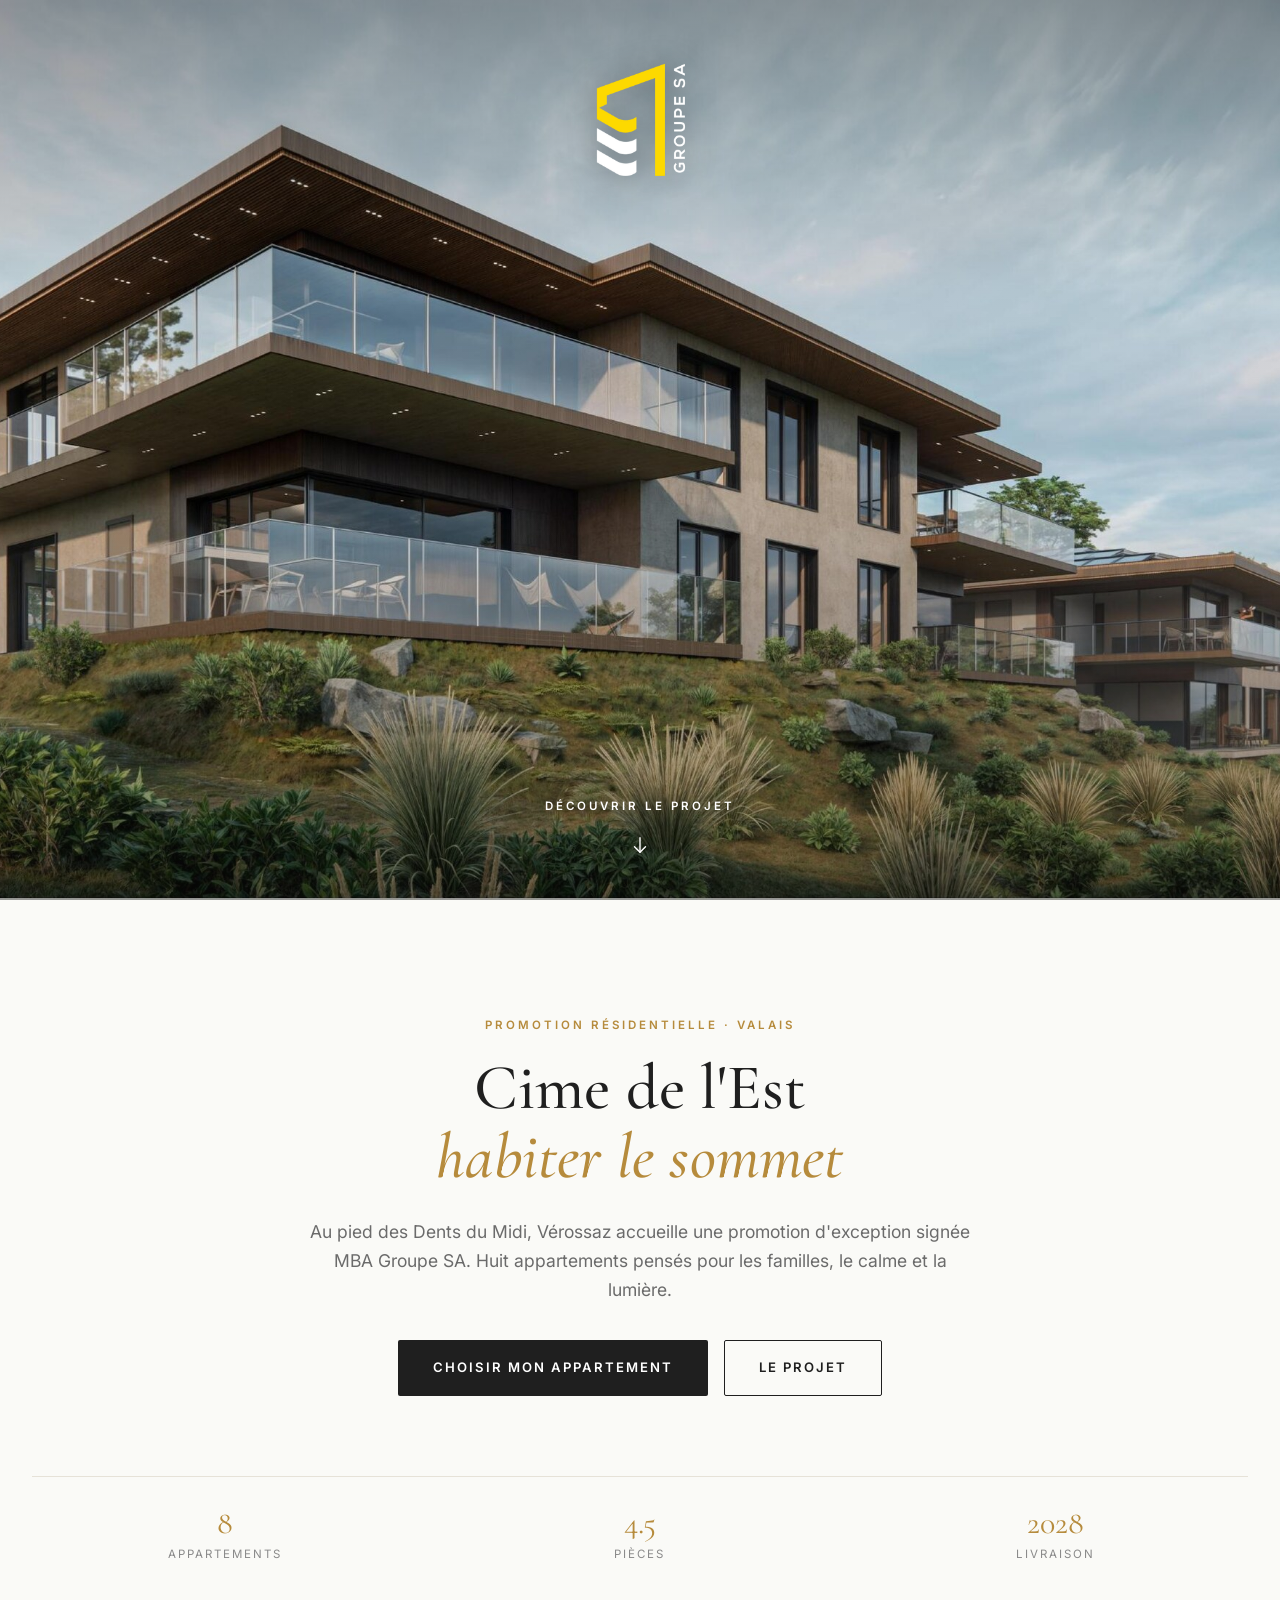
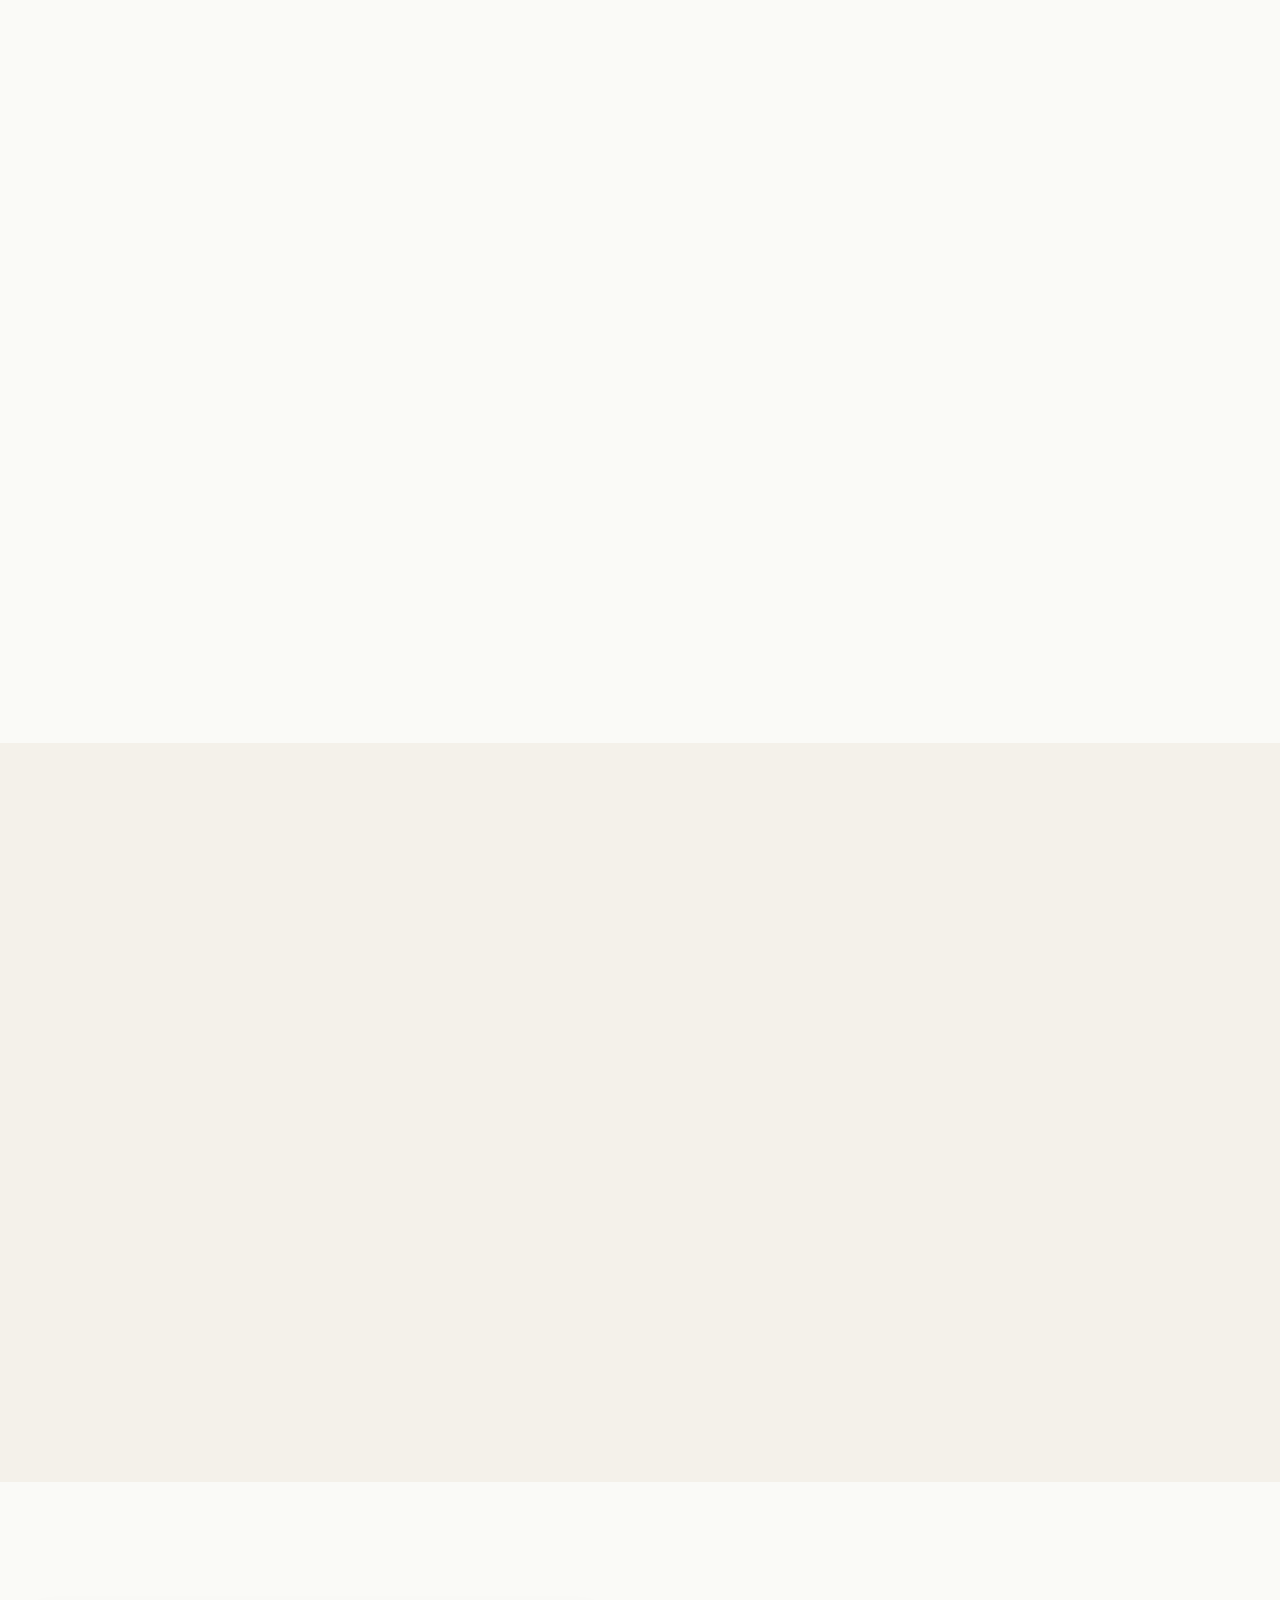
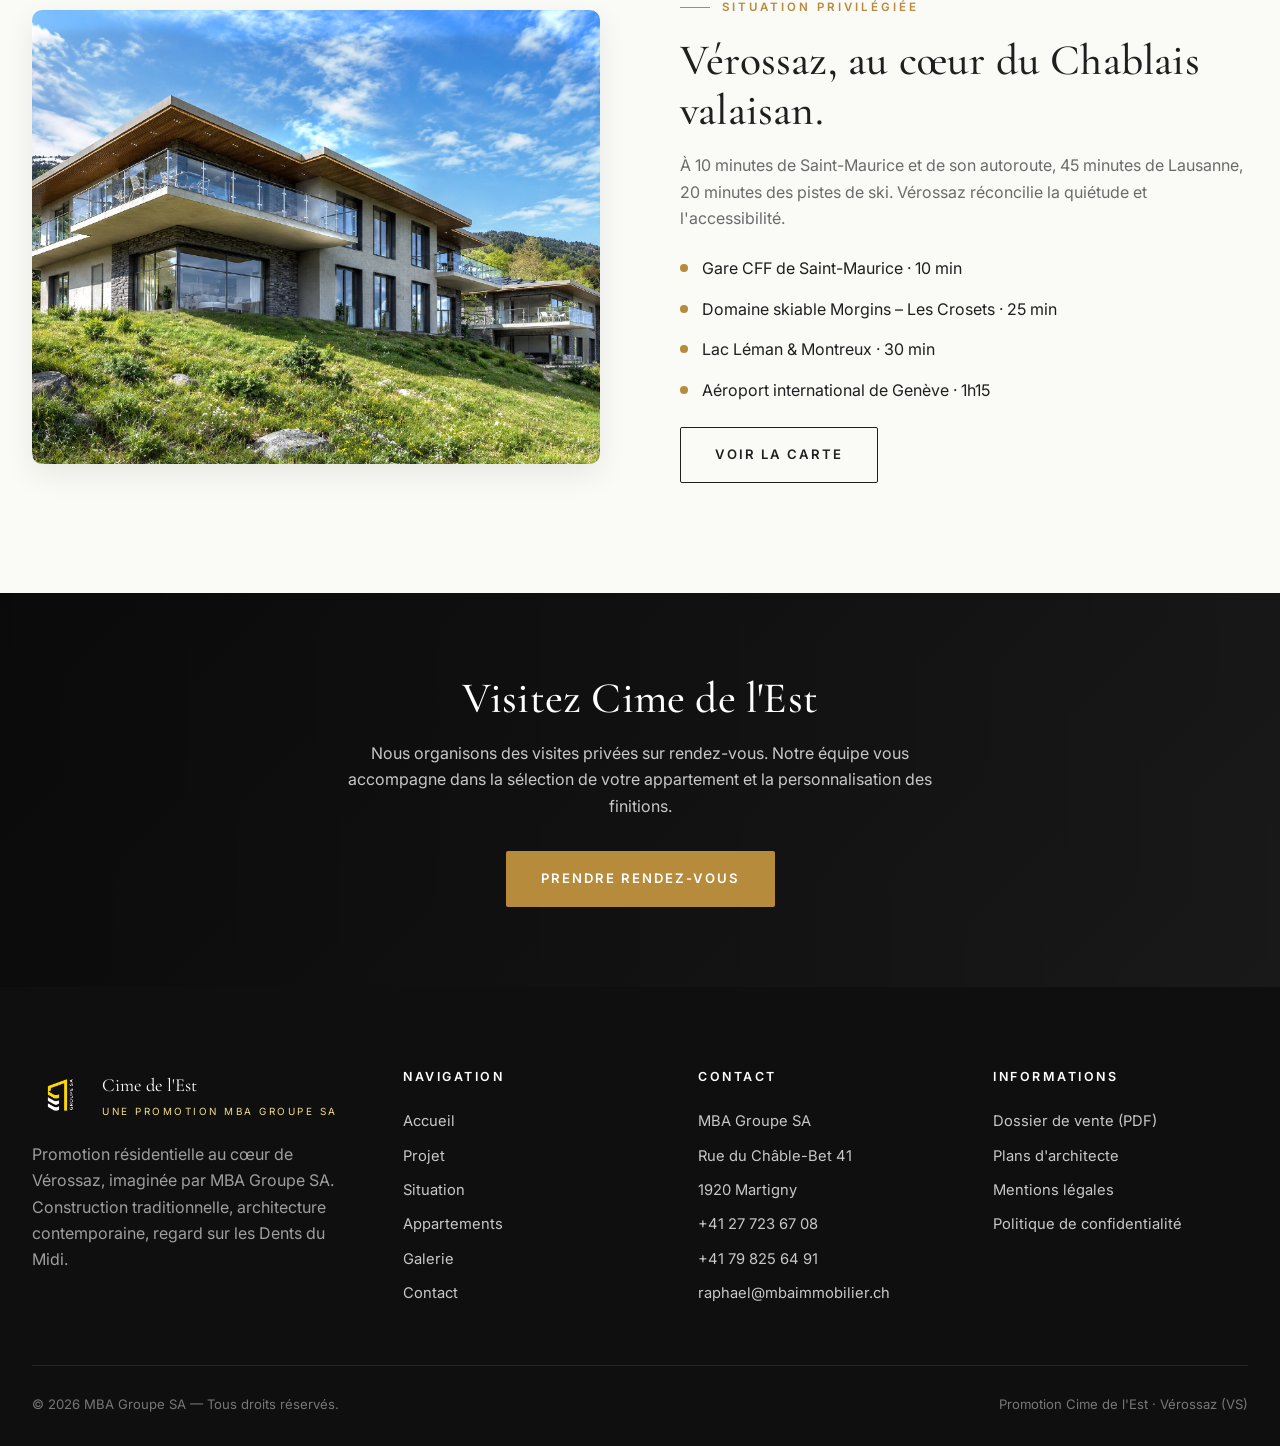
==== commit 52f38376: "Nouvelles 3D : galerie 12 vues, visuels Accueil et Projet remplacés - Extérieurs : 2 vues d'ensemble" ====
--- a/index.html
+++ b/index.html
@@ -10,7 +10,7 @@
 <link rel="preconnect" href="https://fonts.googleapis.com">
 <link rel="preconnect" href="https://fonts.gstatic.com" crossorigin>
 <link href="https://fonts.googleapis.com/css2?family=Cormorant+Garamond:ital,wght@0,400;0,500;0,600;1,400;1,500&family=Inter:wght@300;400;500;600;700&display=swap" rel="stylesheet">
-<link rel="stylesheet" href="css/style.css?v=20">
+<link rel="stylesheet" href="css/style.css?v=21">
 </head>
 <body>
 
@@ -89,7 +89,7 @@
         <p>Cime de l'Est réunit huit appartements de 4.5 pièces dans deux petits bâtiments de deux niveaux. Chaque logement dispose de trois chambres et d'une grande terrasse privative. Une promotion à taille humaine, construite pour y vivre longtemps.</p>
         <a href="projet" class="btn btn-outline">En savoir plus</a>
       </div>
-      <div class="split-visual reveal" style="background-image:url('images/interieurs/interieur-03.jpg')"></div>
+      <div class="split-visual reveal" style="background-image:url('images/interieurs/interieur-01.jpg')"></div>
     </div>
   </div>
 </section>
--- a/css/style.css
+++ b/css/style.css
@@ -1095,6 +1095,7 @@
   display: grid;
   grid-template-columns: repeat(3, 1fr);
   grid-auto-rows: 260px;
+  grid-auto-flow: dense;
   gap: 16px;
 }
 .gallery-item {
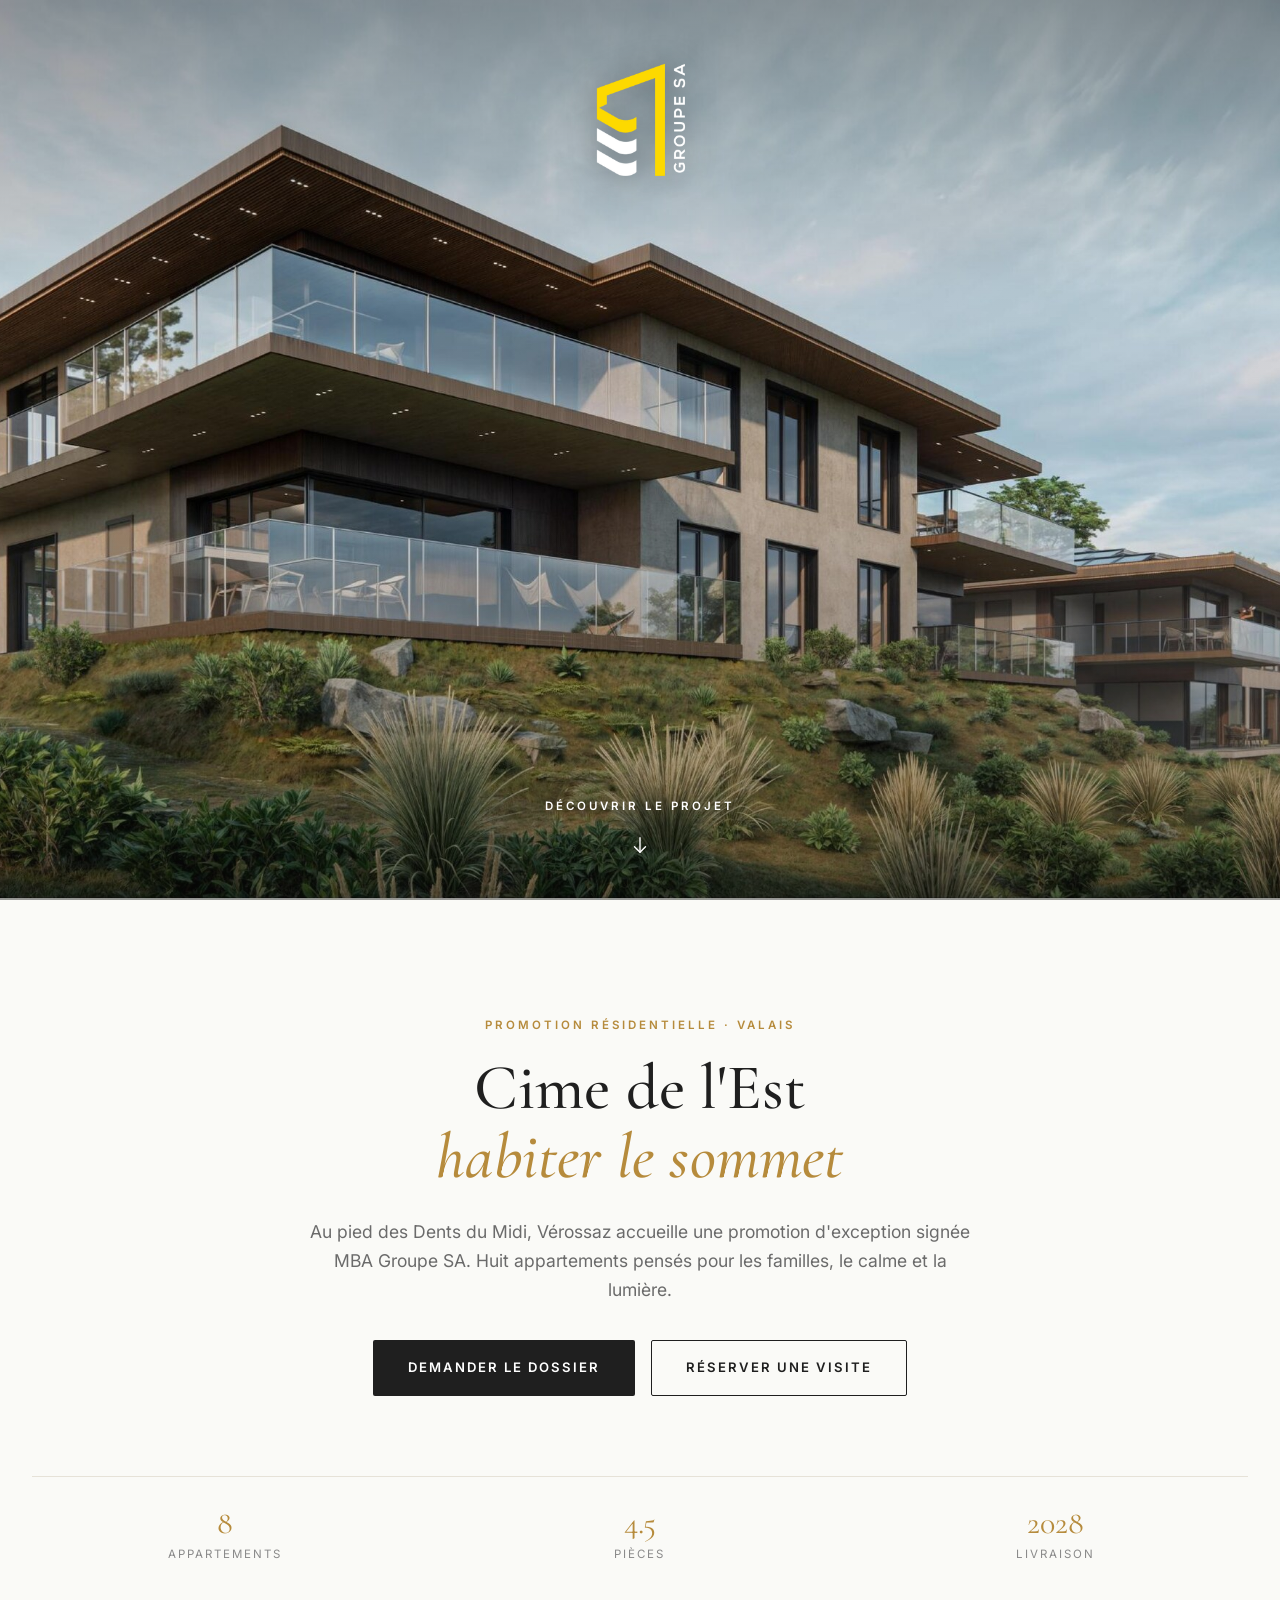
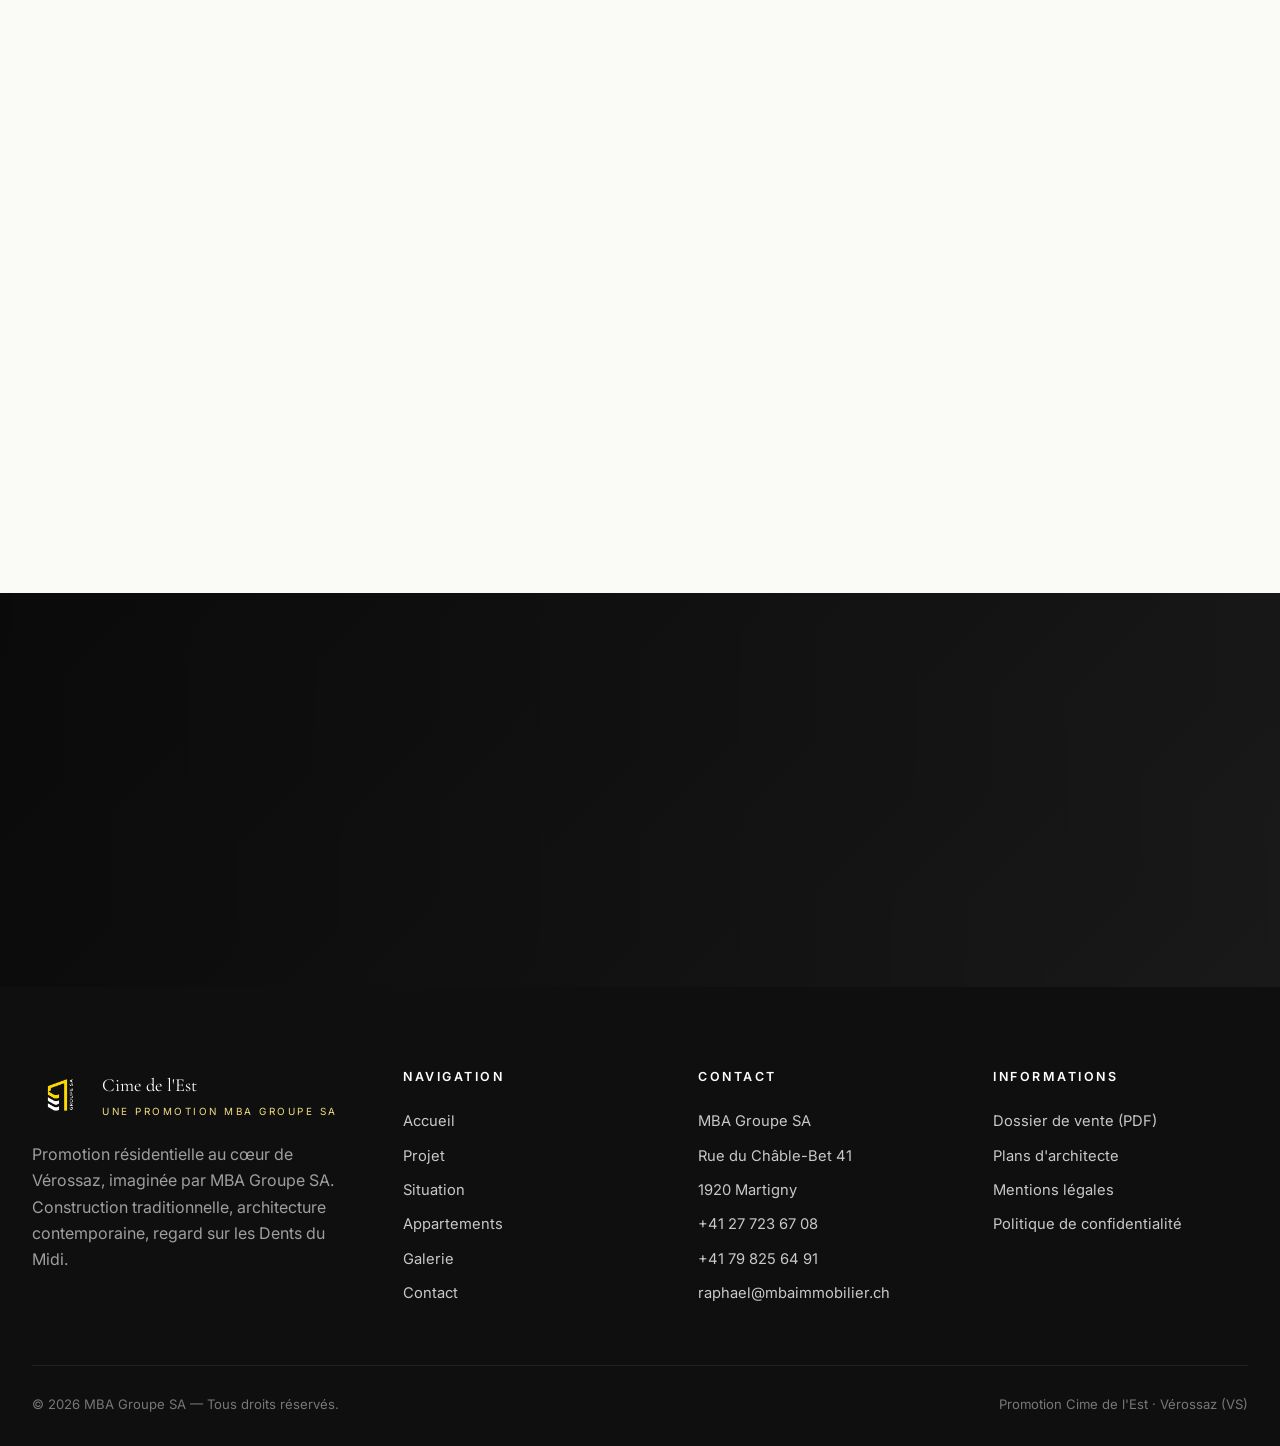
==== commit 280aa796: "Tous les boutons mènent au Contact ; le formulaire ouvre un e-mail pré-rempli - Accueil : 4 boutons " ====
--- a/index.html
+++ b/index.html
@@ -66,8 +66,8 @@
       <h1>Cime de l'Est<span>habiter le sommet</span></h1>
       <p class="lead">Au pied des Dents du Midi, Vérossaz accueille une promotion d'exception signée MBA Groupe SA. Huit appartements pensés pour les familles, le calme et la lumière.</p>
       <div class="hero-cta-row">
-        <a href="appartements" class="btn btn-primary">Choisir mon appartement</a>
-        <a href="projet" class="btn btn-outline">Le projet</a>
+        <a href="contact" class="btn btn-primary">Demander le dossier</a>
+        <a href="contact" class="btn btn-outline">Réserver une visite</a>
       </div>
     </div>
     <div class="hero-meta reveal">
@@ -87,7 +87,7 @@
         <h2>Un village, une vue, huit appartements.</h2>
         <p>Sur son plateau ensoleillé au-dessus de la vallée du Rhône, Vérossaz a conservé ce que beaucoup recherchent&nbsp;: le calme d'un village, de l'espace et une vue dégagée sur les Dents du Midi. Saint-Maurice, sa gare et l'autoroute sont à dix minutes.</p>
         <p>Cime de l'Est réunit huit appartements de 4.5 pièces dans deux petits bâtiments de deux niveaux. Chaque logement dispose de trois chambres et d'une grande terrasse privative. Une promotion à taille humaine, construite pour y vivre longtemps.</p>
-        <a href="projet" class="btn btn-outline">En savoir plus</a>
+        <a href="contact" class="btn btn-outline">Nous contacter</a>
       </div>
       <div class="split-visual reveal" style="background-image:url('images/interieurs/interieur-01.jpg')"></div>
     </div>
@@ -135,7 +135,7 @@
           <li>Lac Léman &amp; Montreux · 30 min</li>
           <li>Aéroport international de Genève · 1h15</li>
         </ul>
-        <a href="situation" class="btn btn-outline" style="margin-top:24px;">Voir la carte</a>
+        <a href="contact" class="btn btn-outline" style="margin-top:24px;">Planifier une visite</a>
       </div>
       <div class="split-visual reveal" style="background-image:url('images/exterieurs/exterieur-03.jpg')"></div>
     </div>
@@ -187,8 +187,8 @@
       <div>
         <h4>Informations</h4>
         <ul>
-          <li><a href="#">Dossier de vente (PDF)</a></li>
-          <li><a href="#">Plans d'architecte</a></li>
+          <li><a href="contact">Dossier de vente (PDF)</a></li>
+          <li><a href="contact">Plans d'architecte</a></li>
           <li><a href="#">Mentions légales</a></li>
           <li><a href="#">Politique de confidentialité</a></li>
         </ul>
@@ -201,6 +201,6 @@
   </div>
 </footer>
 
-<script src="js/main.js"></script>
+<script src="js/main.js?v=2"></script>
 </body>
 </html>
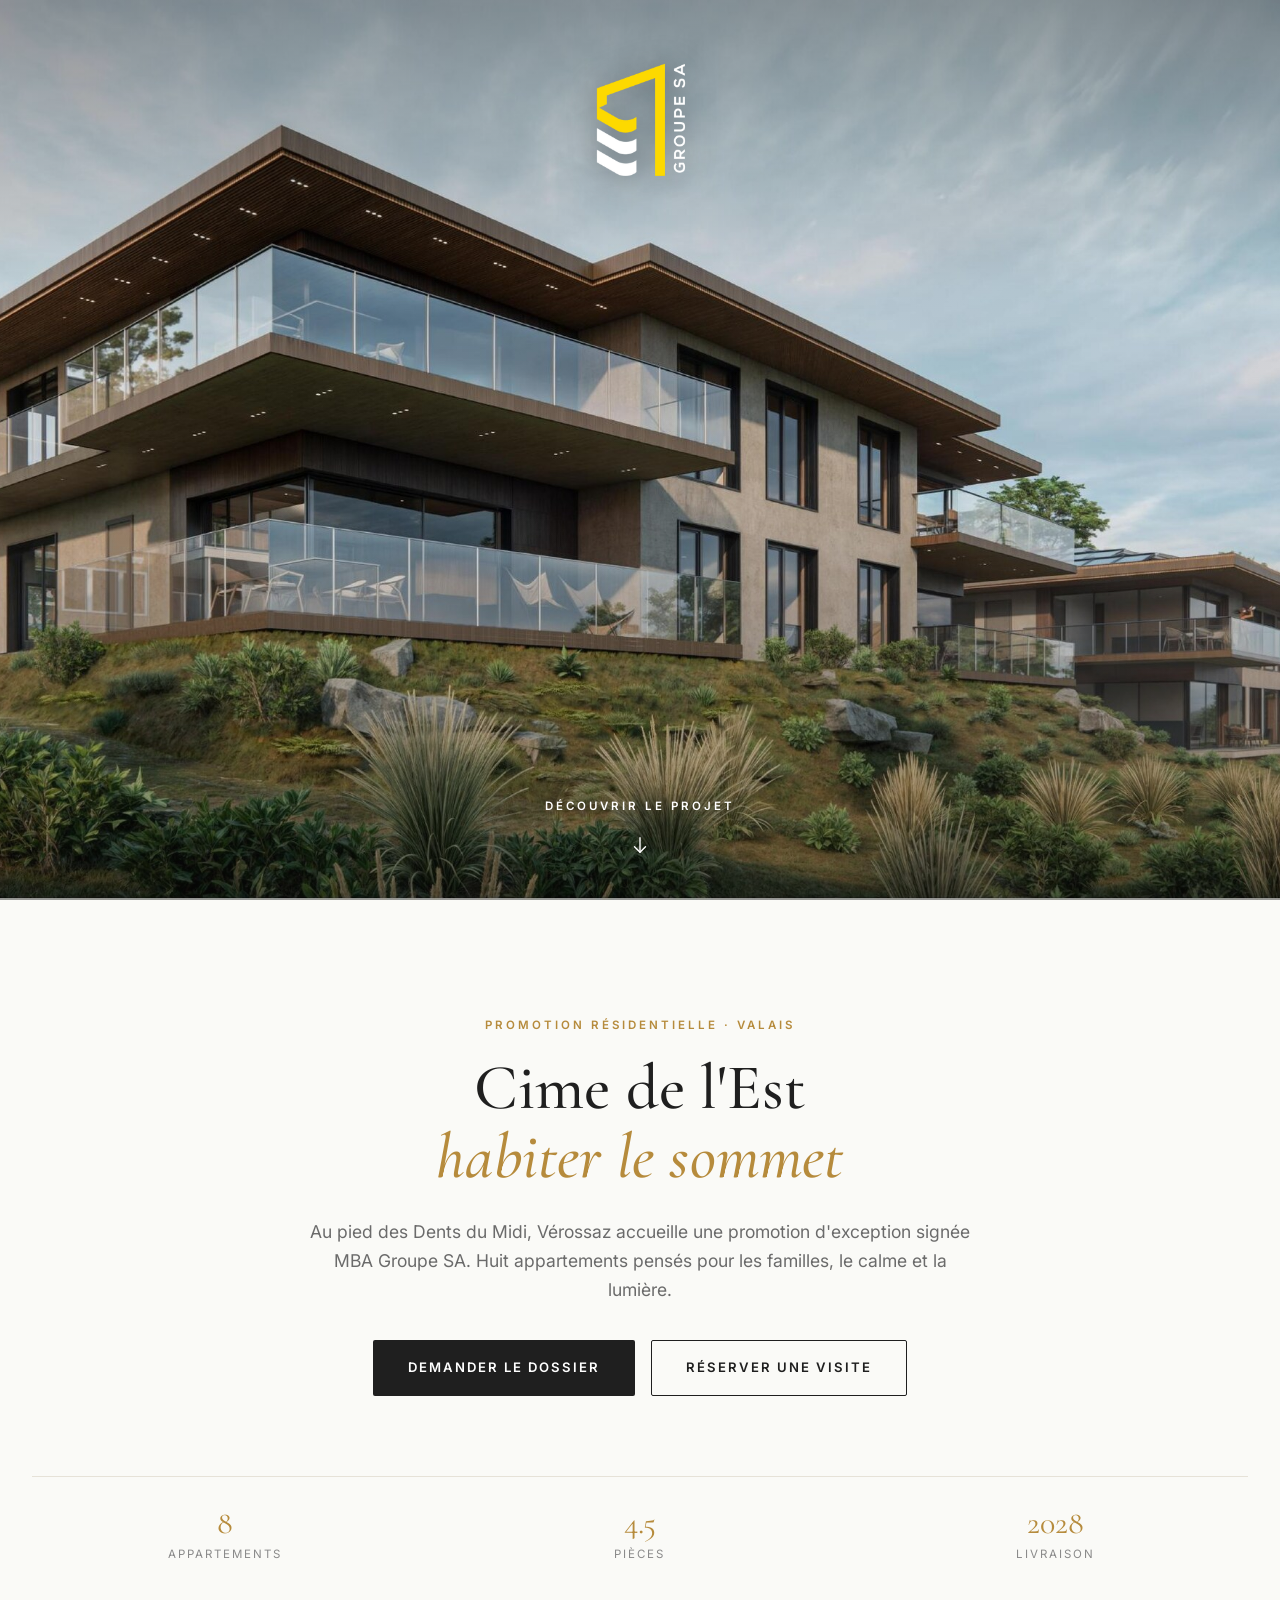
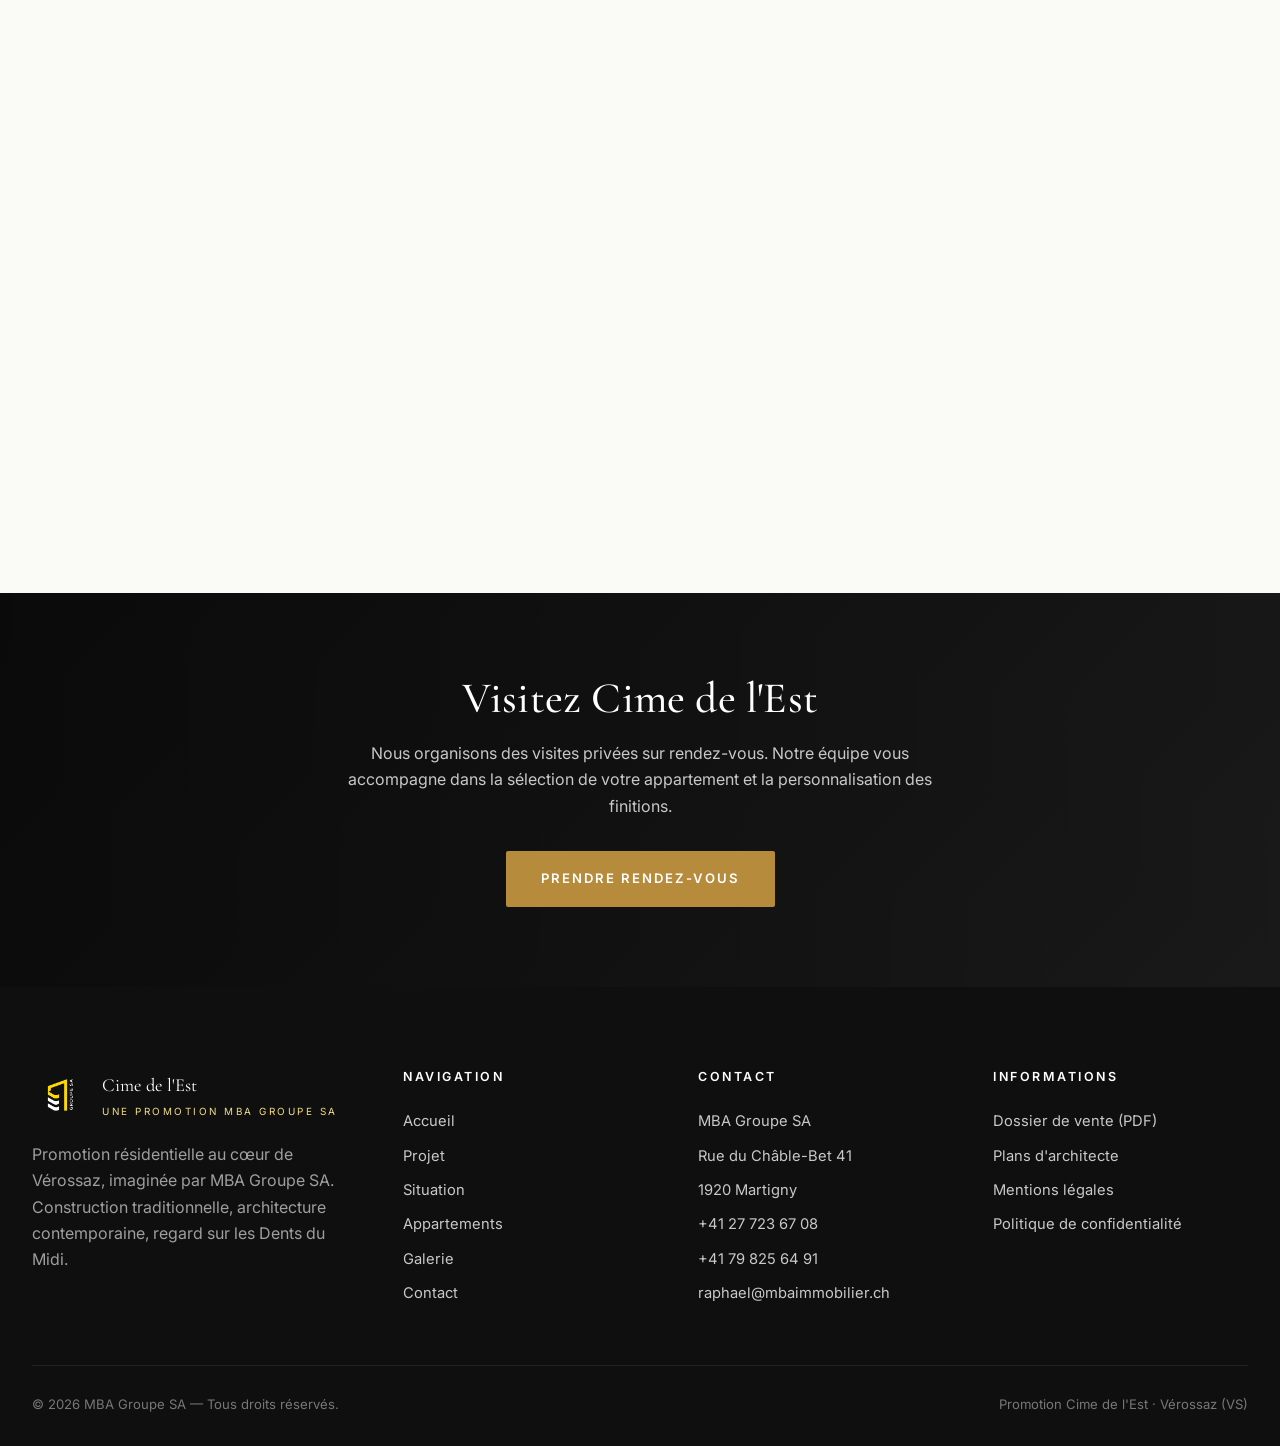
==== commit a1ac77f6: "Formulaire contact : envoi serveur via Resend (fonction api/contact) - api/contact.js : validation, " ====
--- a/index.html
+++ b/index.html
@@ -10,7 +10,7 @@
 <link rel="preconnect" href="https://fonts.googleapis.com">
 <link rel="preconnect" href="https://fonts.gstatic.com" crossorigin>
 <link href="https://fonts.googleapis.com/css2?family=Cormorant+Garamond:ital,wght@0,400;0,500;0,600;1,400;1,500&family=Inter:wght@300;400;500;600;700&display=swap" rel="stylesheet">
-<link rel="stylesheet" href="css/style.css?v=21">
+<link rel="stylesheet" href="css/style.css?v=22">
 </head>
 <body>
 
@@ -201,6 +201,6 @@
   </div>
 </footer>
 
-<script src="js/main.js?v=2"></script>
+<script src="js/main.js?v=3"></script>
 </body>
 </html>
--- a/css/style.css
+++ b/css/style.css
@@ -1476,6 +1476,13 @@
   font-size: 0.85rem; color: var(--text-muted);
 }
 .checkbox input { width: auto; margin-top: 4px; }
+
+/* Formulaire : piège à robots + message d'état */
+.contact-form .field.hp { position: absolute; left: -9999px; width: 1px; height: 1px; overflow: hidden; }
+.contact-form { position: relative; }
+.contact-form .form-note { margin: 14px 0 0; font-size: .92rem; min-height: 1.4em; }
+.contact-form .form-note.success { color: #2E6B3A; }
+.contact-form .form-note.error { color: #A33A2F; }
 
 /* ---------- Signature promoteur (discrète) ---------- */
 .promoter-signature {
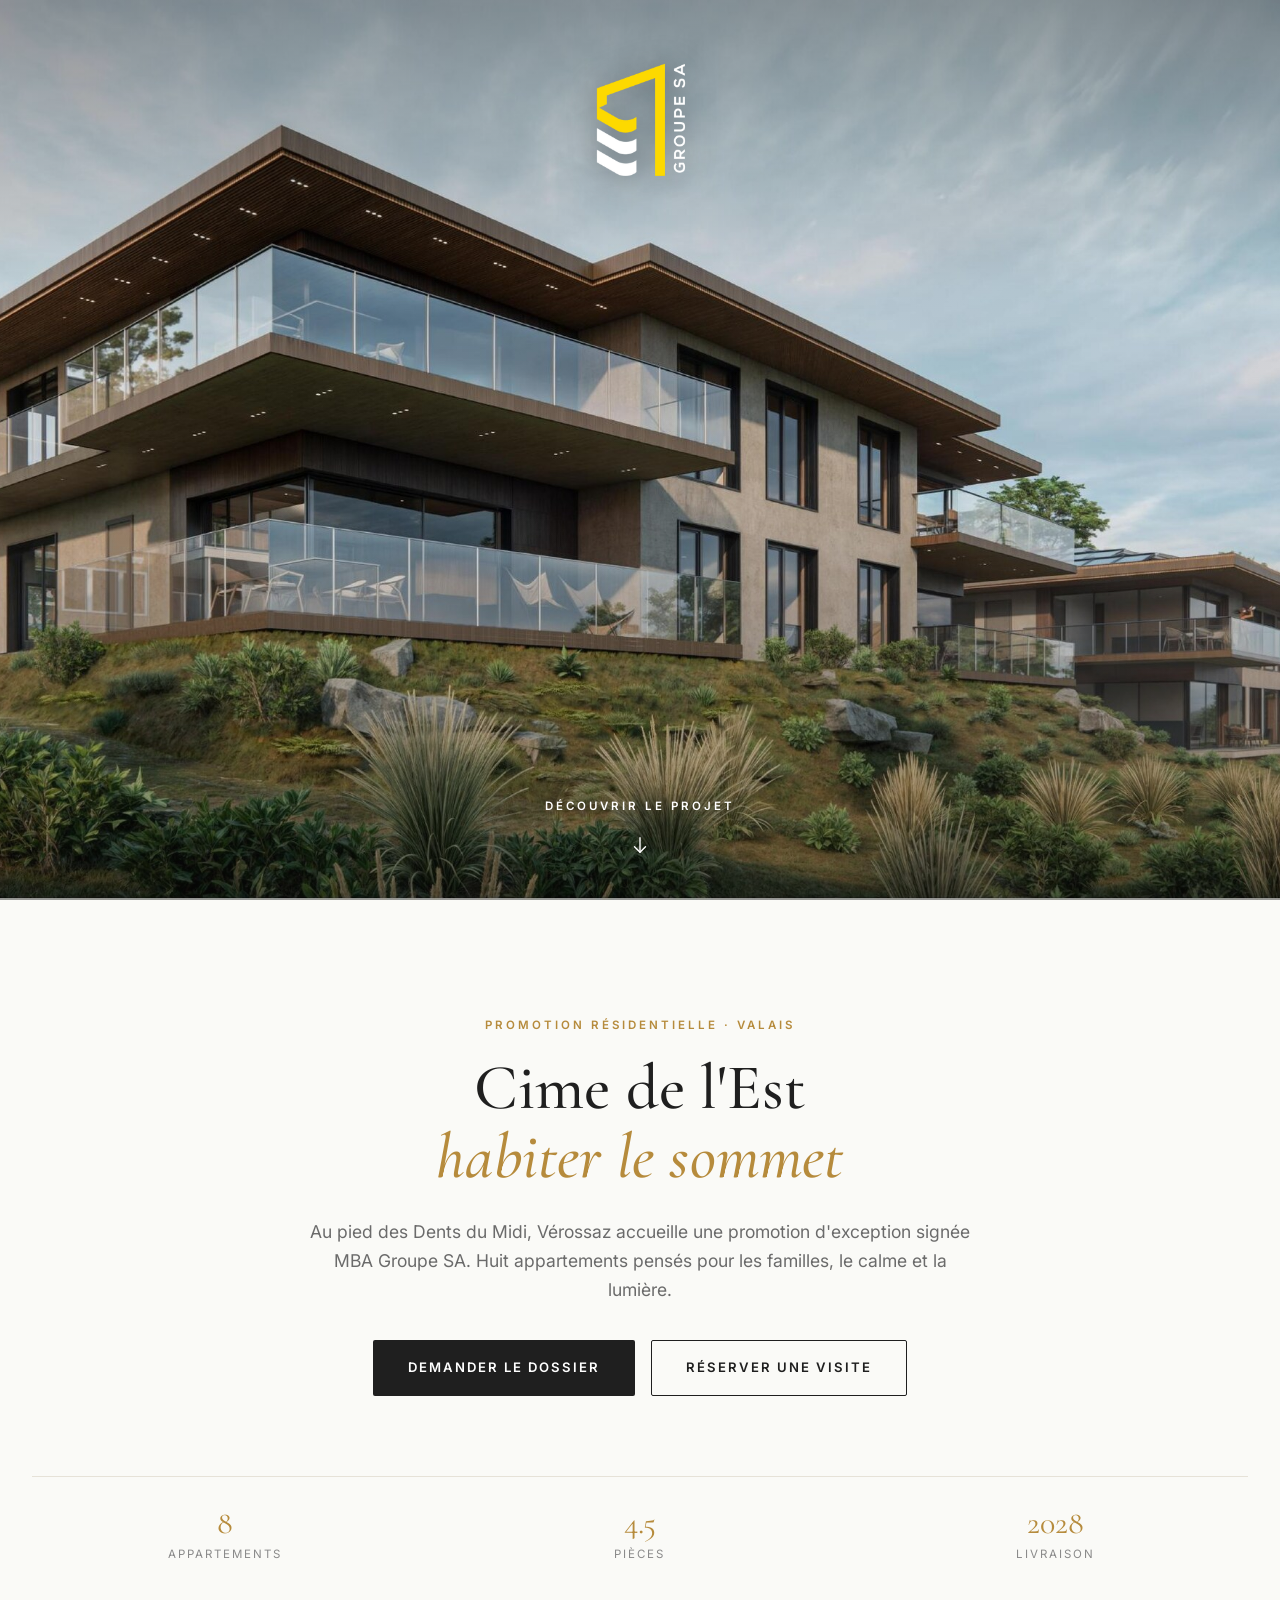
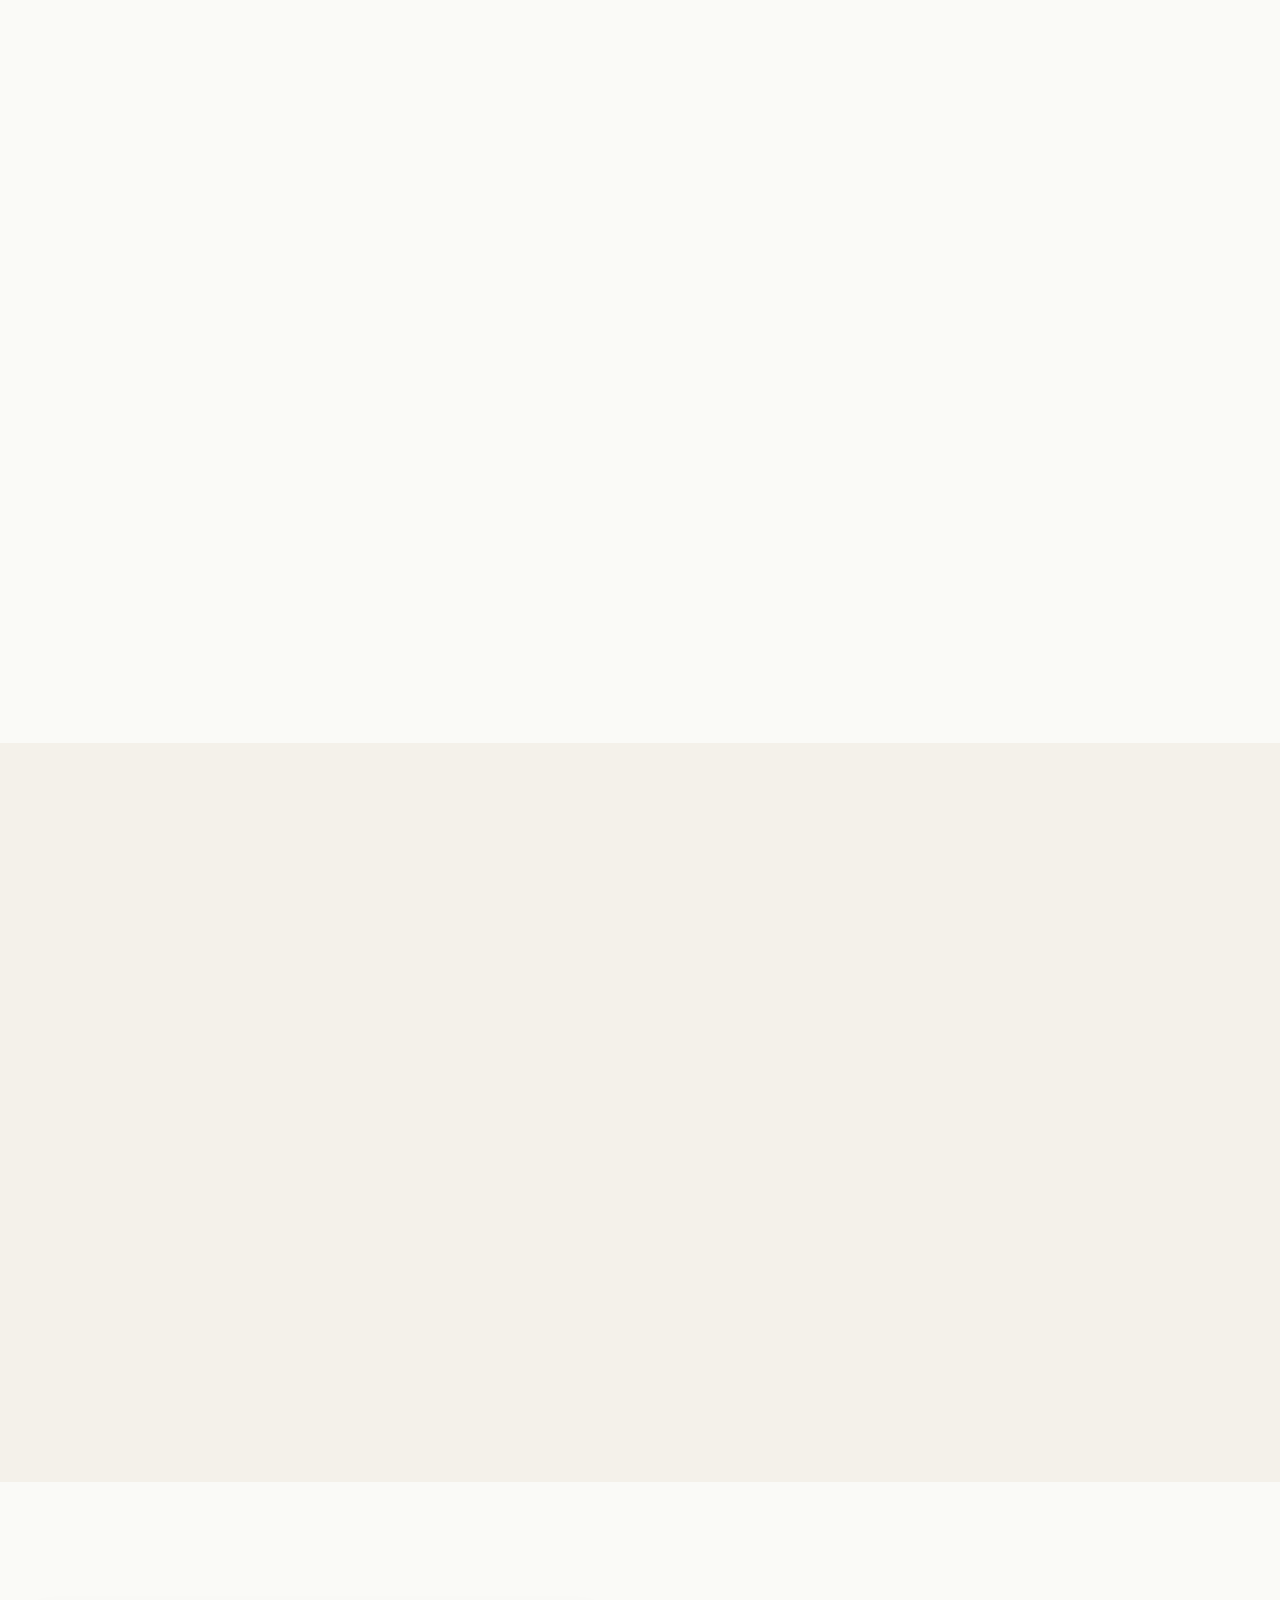
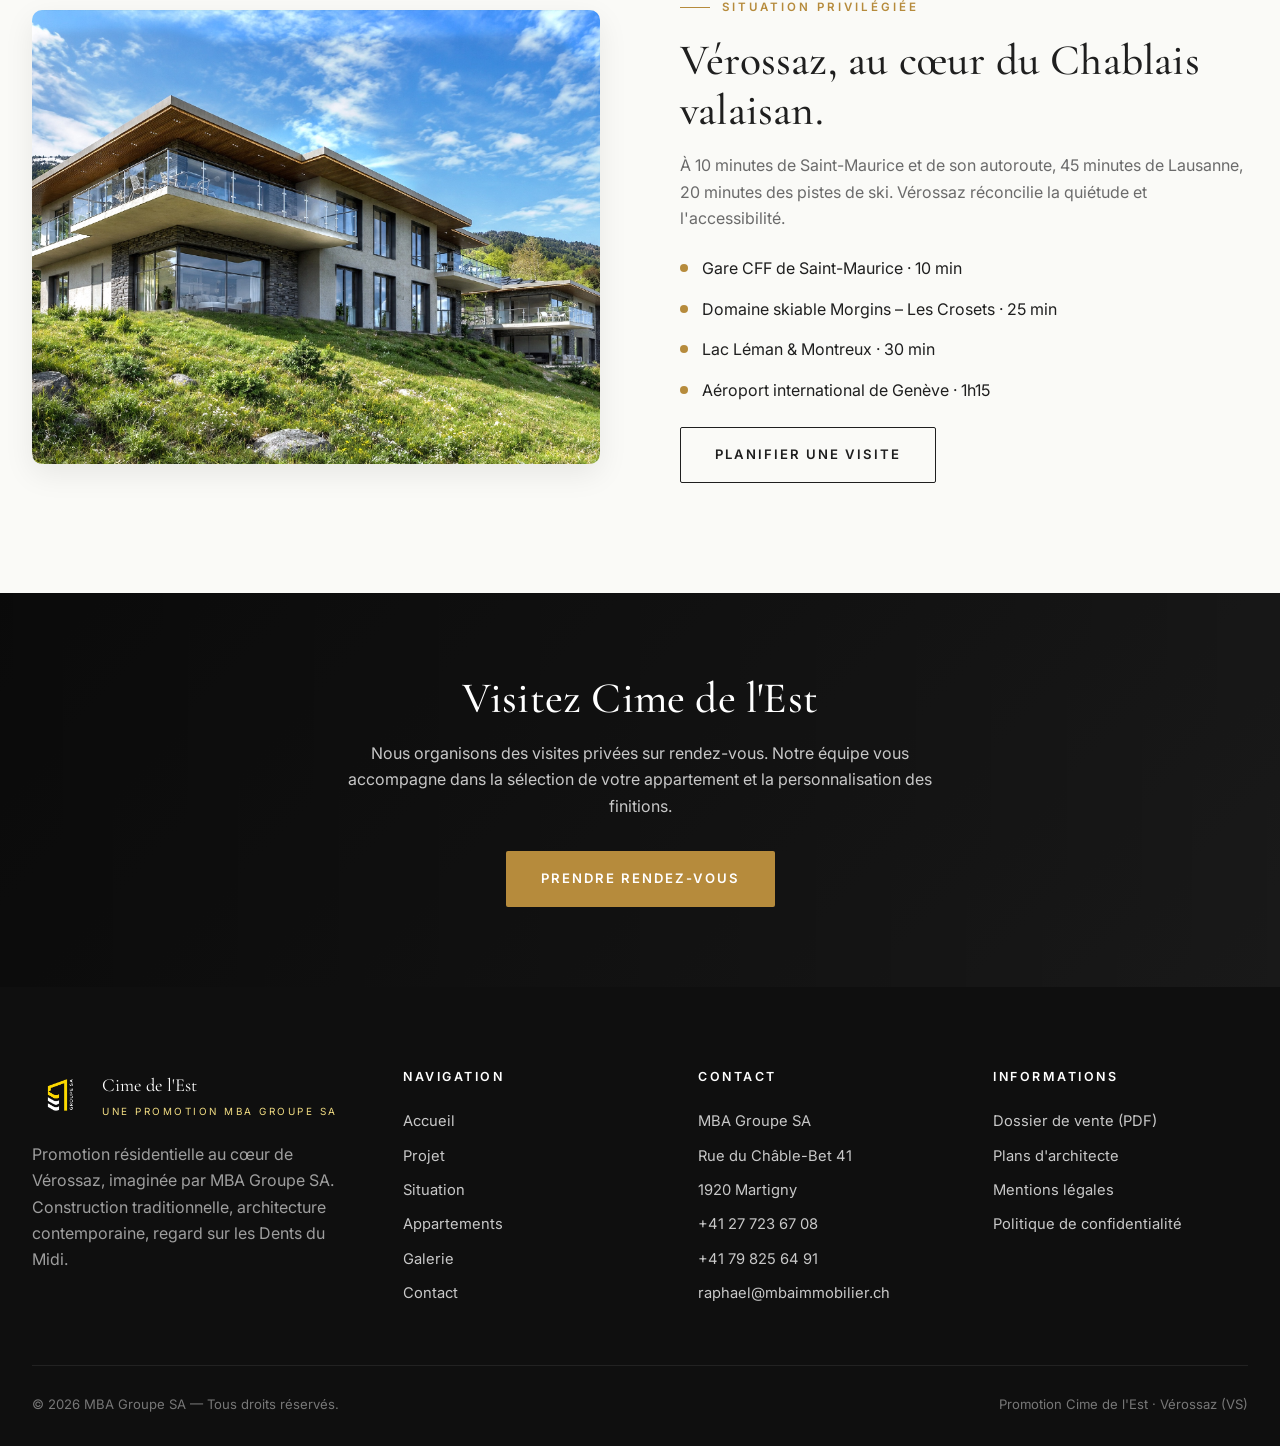
==== commit f996cb0f: "Pages Mentions légales et Politique de confidentialité (LPD), liées depuis le footer et le formulair" ====
--- a/index.html
+++ b/index.html
@@ -10,7 +10,7 @@
 <link rel="preconnect" href="https://fonts.googleapis.com">
 <link rel="preconnect" href="https://fonts.gstatic.com" crossorigin>
 <link href="https://fonts.googleapis.com/css2?family=Cormorant+Garamond:ital,wght@0,400;0,500;0,600;1,400;1,500&family=Inter:wght@300;400;500;600;700&display=swap" rel="stylesheet">
-<link rel="stylesheet" href="css/style.css?v=22">
+<link rel="stylesheet" href="css/style.css?v=23">
 </head>
 <body>
 
@@ -189,8 +189,8 @@
         <ul>
           <li><a href="contact">Dossier de vente (PDF)</a></li>
           <li><a href="contact">Plans d'architecte</a></li>
-          <li><a href="#">Mentions légales</a></li>
-          <li><a href="#">Politique de confidentialité</a></li>
+          <li><a href="mentions-legales">Mentions légales</a></li>
+          <li><a href="confidentialite">Politique de confidentialité</a></li>
         </ul>
       </div>
     </div>
--- a/css/style.css
+++ b/css/style.css
@@ -1483,6 +1483,17 @@
 .contact-form .form-note { margin: 14px 0 0; font-size: .92rem; min-height: 1.4em; }
 .contact-form .form-note.success { color: #2E6B3A; }
 .contact-form .form-note.error { color: #A33A2F; }
+
+/* ---------- Pages légales ---------- */
+.legal { max-width: 820px; margin: 0 auto; }
+.legal h2 { font-size: clamp(1.35rem, 2.2vw, 1.75rem); margin: 44px 0 12px; }
+.legal h2:first-child { margin-top: 0; }
+.legal p, .legal li { font-size: 1rem; line-height: 1.75; color: var(--text-muted); }
+.legal p strong { color: var(--text); font-weight: 600; }
+.legal a { color: var(--text); text-decoration: underline; text-underline-offset: 3px; }
+.legal ul { padding-left: 22px; margin: 0 0 1em; }
+.legal li { margin-bottom: 8px; }
+.legal .legal-date { margin-top: 48px; font-size: .85rem; color: var(--text-soft); }
 
 /* ---------- Signature promoteur (discrète) ---------- */
 .promoter-signature {
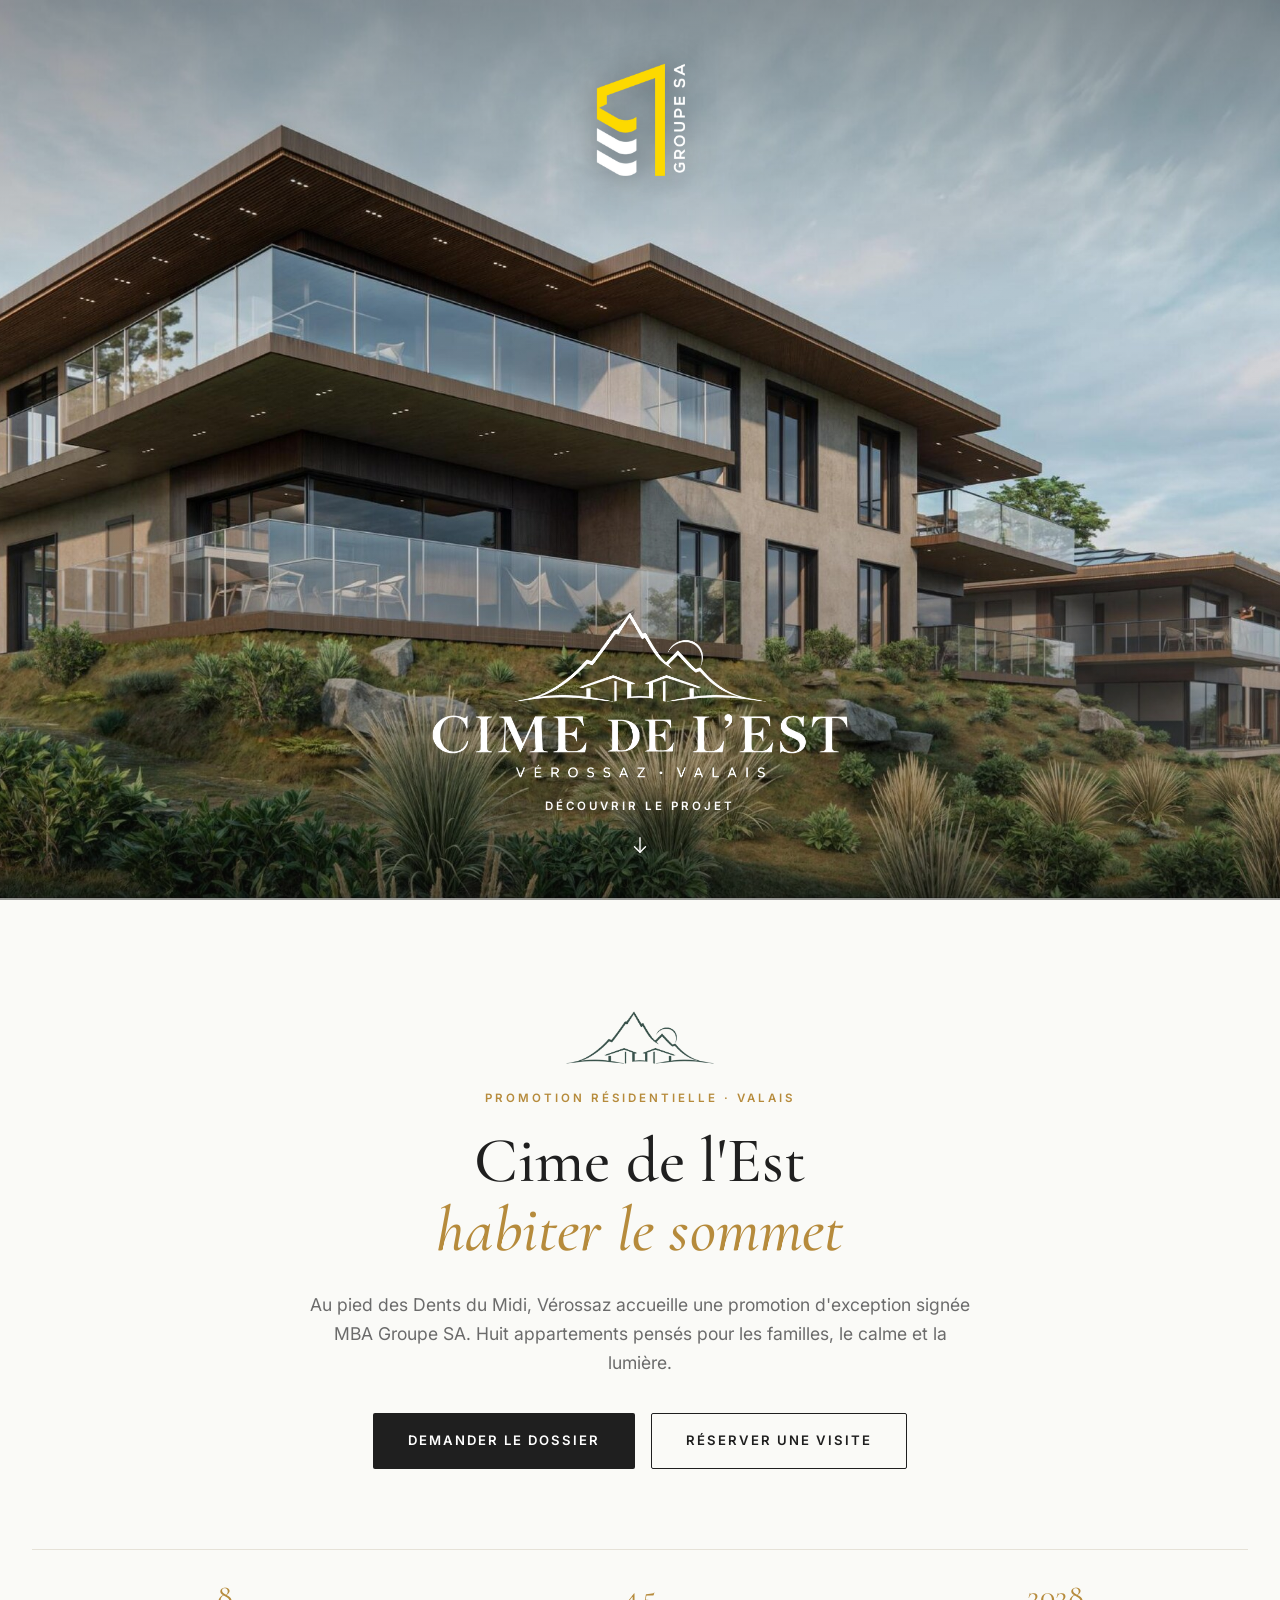
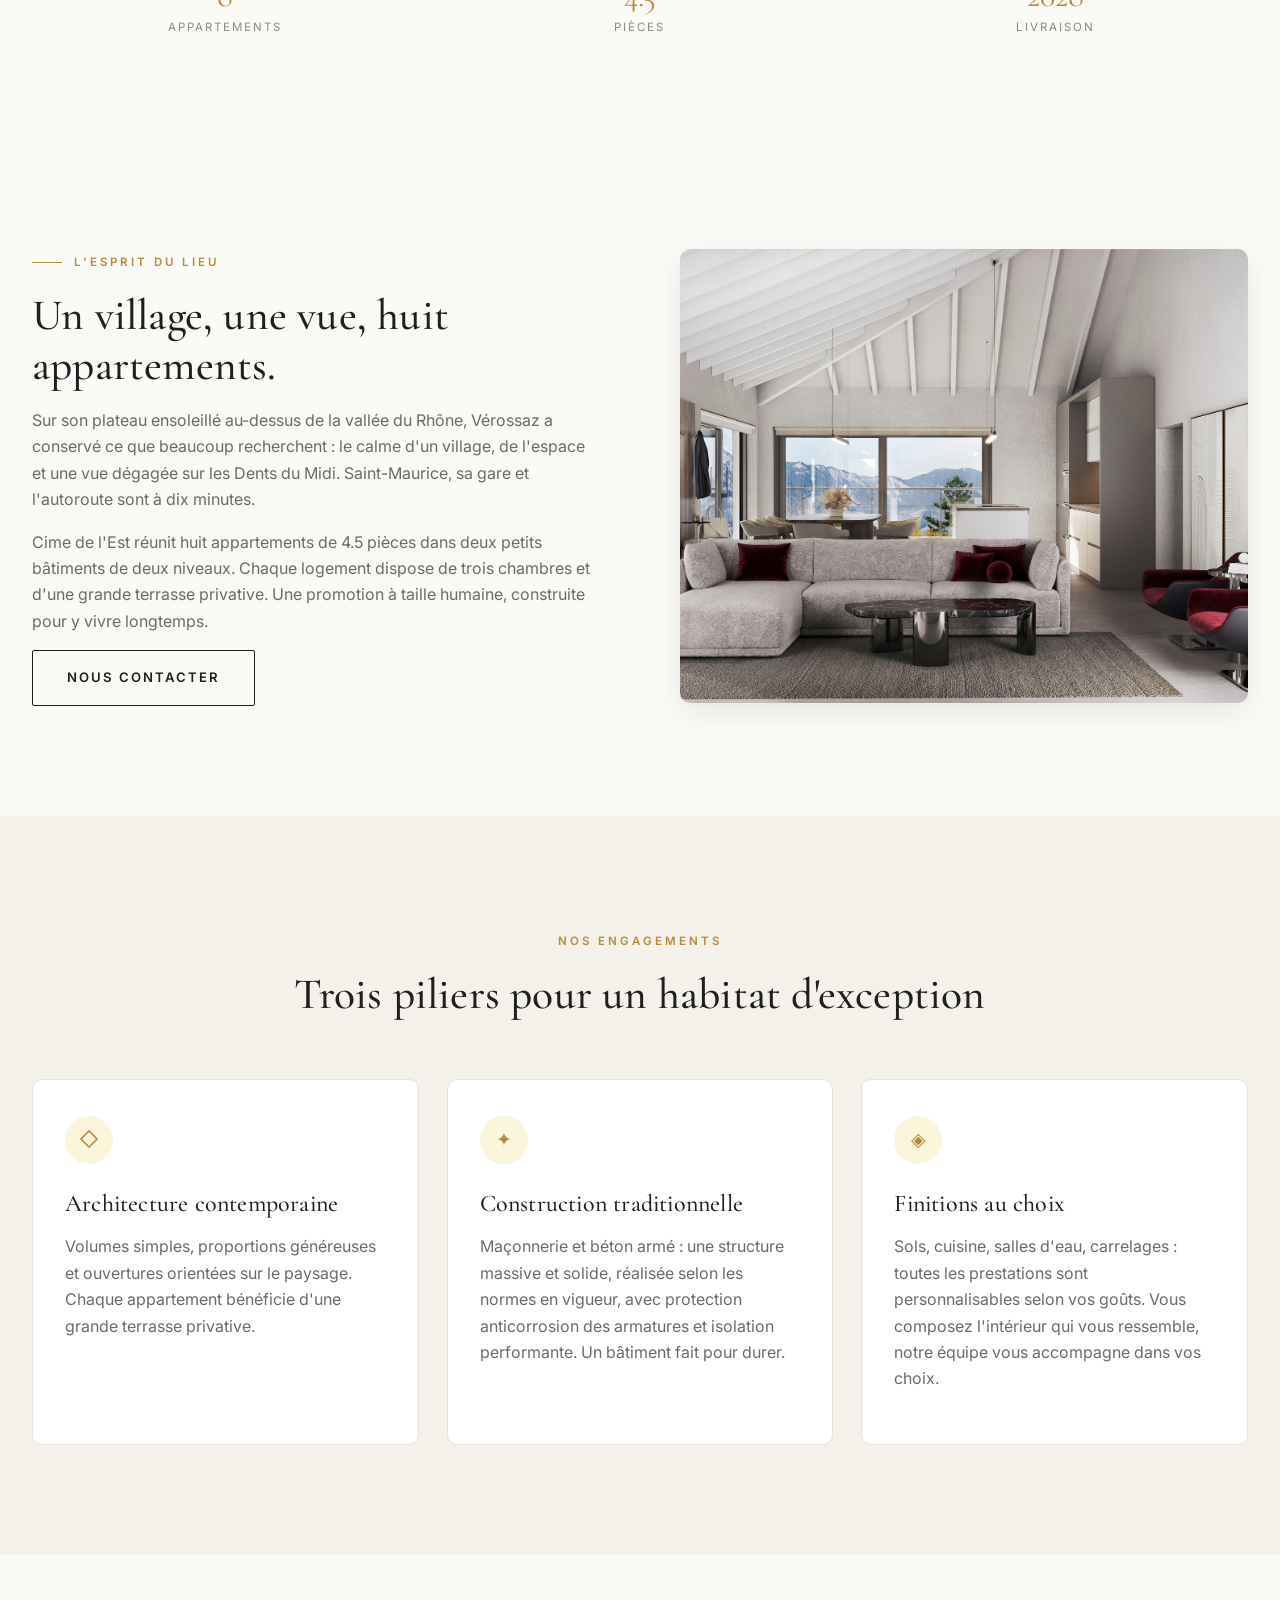
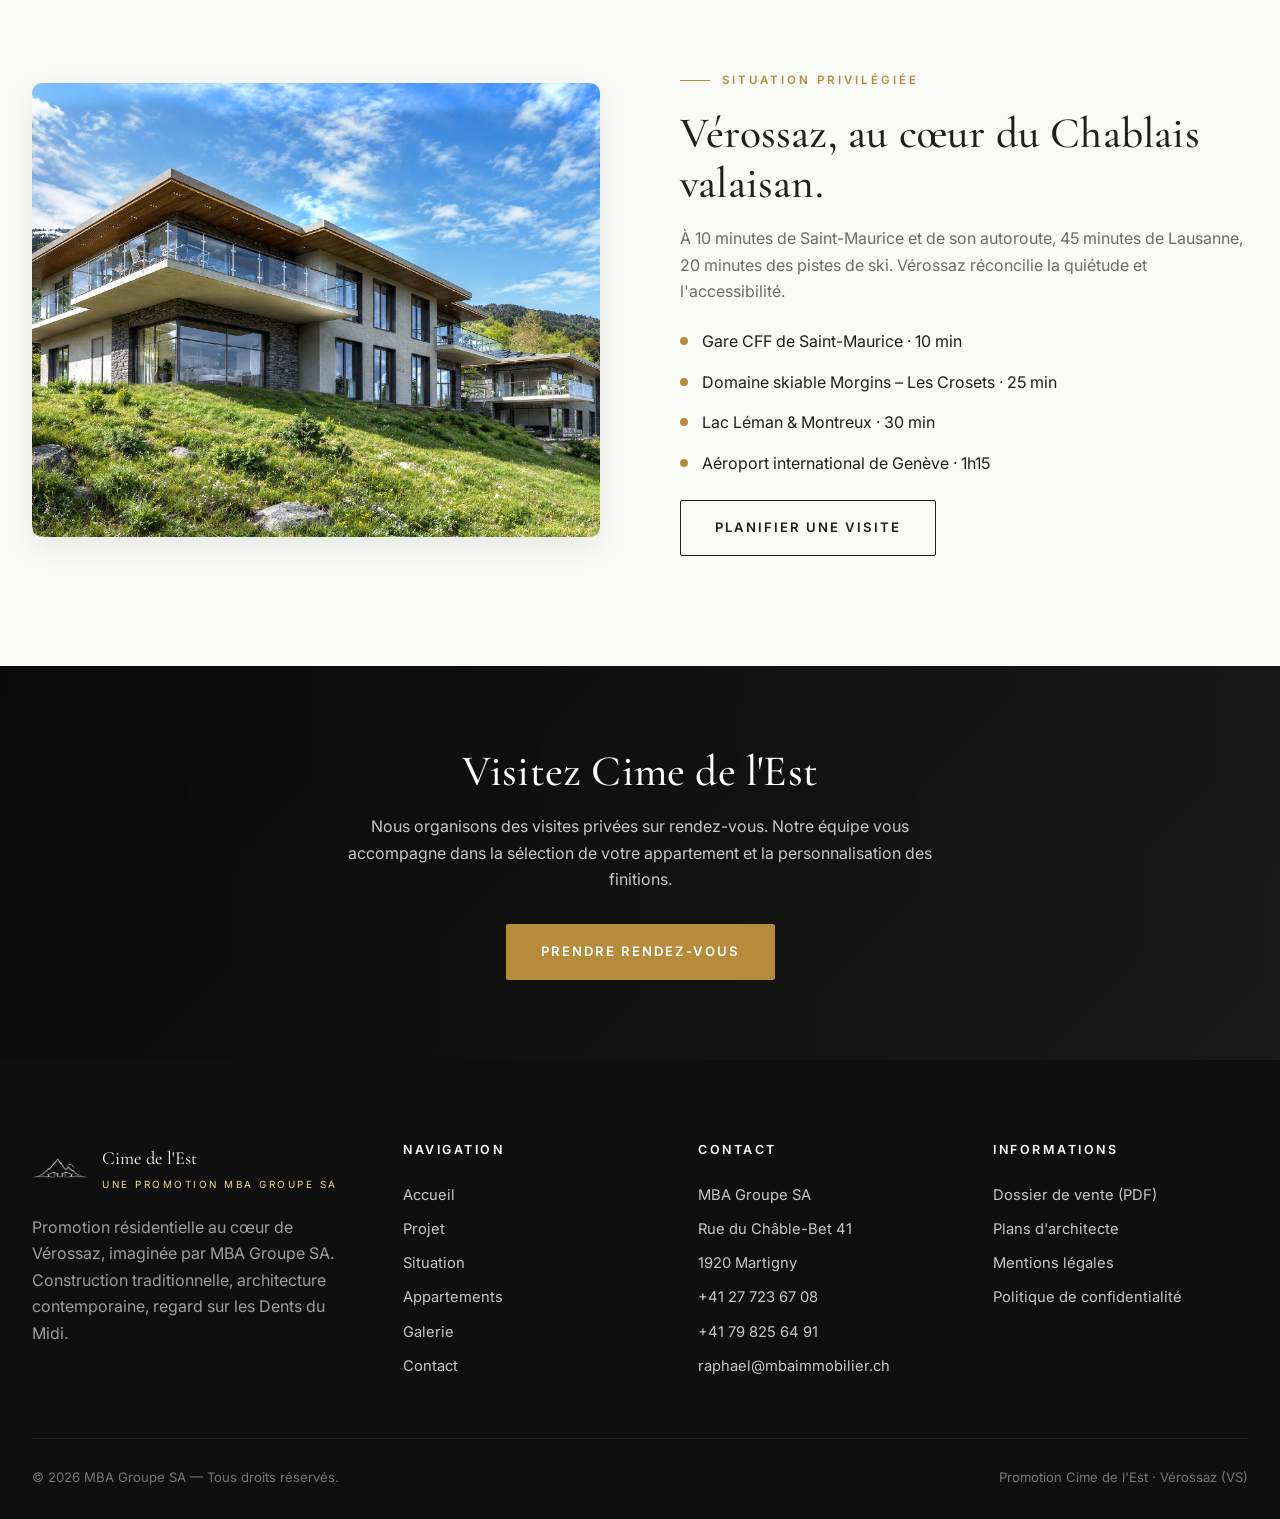
==== commit de771153: "Logo Cime de l'Est : favicon, menu, hero, intro et footer - images/logo-cime(.png|-blanc), embleme-c" ====
--- a/index.html
+++ b/index.html
@@ -7,22 +7,23 @@
 <meta name="color-scheme" content="light">
 <title>Cime de l'Est · Vérossaz — Promotion MBA Groupe SA</title>
 <meta name="description" content="Promotion immobilière Cime de l'Est à Vérossaz. Appartements d'exception au cœur du Valais, signés MBA Groupe SA.">
+<link rel="icon" href="images/favicon.ico" sizes="any">
+<link rel="icon" type="image/png" sizes="32x32" href="images/favicon-32.png">
+<link rel="icon" type="image/png" sizes="16x16" href="images/favicon-16.png">
+<link rel="apple-touch-icon" sizes="180x180" href="images/apple-touch-icon.png">
+<link rel="icon" type="image/png" sizes="512x512" href="images/icon-512.png">
 <link rel="preconnect" href="https://fonts.googleapis.com">
 <link rel="preconnect" href="https://fonts.gstatic.com" crossorigin>
 <link href="https://fonts.googleapis.com/css2?family=Cormorant+Garamond:ital,wght@0,400;0,500;0,600;1,400;1,500&family=Inter:wght@300;400;500;600;700&display=swap" rel="stylesheet">
-<link rel="stylesheet" href="css/style.css?v=23">
+<link rel="stylesheet" href="css/style.css?v=24">
 </head>
 <body>
 
 <!-- NAV -->
 <header class="nav nav-hero">
   <div class="container">
-    <a href="/" class="brand">
-      <span class="brand-mark"><img src="images/logo-mba.png" alt="MBA Groupe SA"></span>
-      <span class="brand-text">
-        <strong>Cime de l'Est</strong>
-        <small>Vérossaz · Valais</small>
-      </span>
+    <a href="/" class="brand" aria-label="Cime de l'Est · Vérossaz — Accueil">
+      <img class="brand-logo" src="images/logo-cime.png" alt="Cime de l'Est · Vérossaz · Valais">
     </a>
     <nav>
       <ul class="nav-links">
@@ -52,6 +53,9 @@
   <a href="https://www.mba-groupe.ch" target="_blank" rel="noopener" class="hero-brand" aria-label="MBA Groupe SA">
     <img src="images/logo-mba-groupe-hero.png" alt="MBA Groupe SA">
   </a>
+  <div class="hero-title">
+    <img src="images/logo-cime-blanc.png" alt="Cime de l'Est · Vérossaz · Valais">
+  </div>
   <a href="#intro" class="hero-scroll">
     <span>Découvrir le projet</span>
     <svg viewBox="0 0 24 24" fill="none" stroke="currentColor" stroke-width="1.5" stroke-linecap="round" stroke-linejoin="round" aria-hidden="true"><path d="M12 4v16"/><path d="M6 14l6 6 6-6"/></svg>
@@ -62,6 +66,7 @@
 <section class="hero-intro" id="intro">
   <div class="container">
     <div class="reveal">
+      <img class="intro-embleme" src="images/embleme-cime.png" alt="" aria-hidden="true">
       <span class="eyebrow center">Promotion résidentielle · Valais</span>
       <h1>Cime de l'Est<span>habiter le sommet</span></h1>
       <p class="lead">Au pied des Dents du Midi, Vérossaz accueille une promotion d'exception signée MBA Groupe SA. Huit appartements pensés pour les familles, le calme et la lumière.</p>
@@ -157,7 +162,7 @@
     <div class="footer-grid">
       <div>
         <div class="footer-brand">
-          <div class="footer-brand-mark"><img src="images/logo-mba-dark.png" alt="MBA"></div>
+          <div class="footer-brand-mark"><img src="images/embleme-cime-blanc.png" alt="Cime de l'Est"></div>
           <div class="footer-brand-text">Cime de l'Est<small>Une promotion MBA Groupe SA</small></div>
         </div>
         <p style="color:#9e9e9e;">Promotion résidentielle au cœur de Vérossaz, imaginée par MBA Groupe SA. Construction traditionnelle, architecture contemporaine, regard sur les Dents du Midi.</p>
--- a/css/style.css
+++ b/css/style.css
@@ -159,6 +159,13 @@
   flex-shrink: 0;
 }
 .brand-mark img { width: 100%; height: 100%; object-fit: contain; }
+.brand-logo {
+  height: 58px;
+  width: auto;
+  display: block;
+  transition: opacity .25s ease;
+}
+.brand:hover .brand-logo { opacity: .8; }
 .brand-text {
   display: flex;
   flex-direction: column;
@@ -394,6 +401,32 @@
   height: auto;
   display: block;
   filter: drop-shadow(0 2px 16px rgba(0, 0, 0, 0.4));
+}
+
+/* Logo de la promotion, en blanc, dans le bas du hero */
+.hero-title {
+  position: absolute;
+  left: 50%;
+  bottom: 120px;
+  transform: translateX(-50%);
+  z-index: 4;
+  width: min(420px, 70vw);
+  pointer-events: none;
+}
+.hero-title img {
+  width: 100%;
+  height: auto;
+  display: block;
+  filter: drop-shadow(0 4px 24px rgba(0, 0, 0, 0.55));
+}
+
+/* Emblème au-dessus de l'intro */
+.intro-embleme {
+  width: 150px;
+  height: auto;
+  margin: 0 auto 18px;
+  display: block;
+  opacity: .9;
 }
 
 /* Indicateur de défilement */
@@ -1672,6 +1705,7 @@
   .section { padding: 80px 0; }
 
   .brand-mark { width: 44px; height: 44px; }
+  .brand-logo { height: 46px; }
   .brand-text strong { font-size: 1rem; }
   .brand-text small { font-size: 0.55rem; letter-spacing: 2.2px; }
   .brand { gap: 12px; }
@@ -1820,6 +1854,9 @@
   .section { padding: 64px 0; }
 
   .brand-mark { width: 40px; height: 40px; }
+  .brand-logo { height: 40px; }
+  .hero-title { bottom: 96px; width: min(300px, 72vw); }
+  .intro-embleme { width: 120px; }
   .brand-text strong { font-size: 0.95rem; }
   .brand-text small { font-size: 0.52rem; letter-spacing: 2px; }
   .nav-links { padding: 20px 24px 28px; }
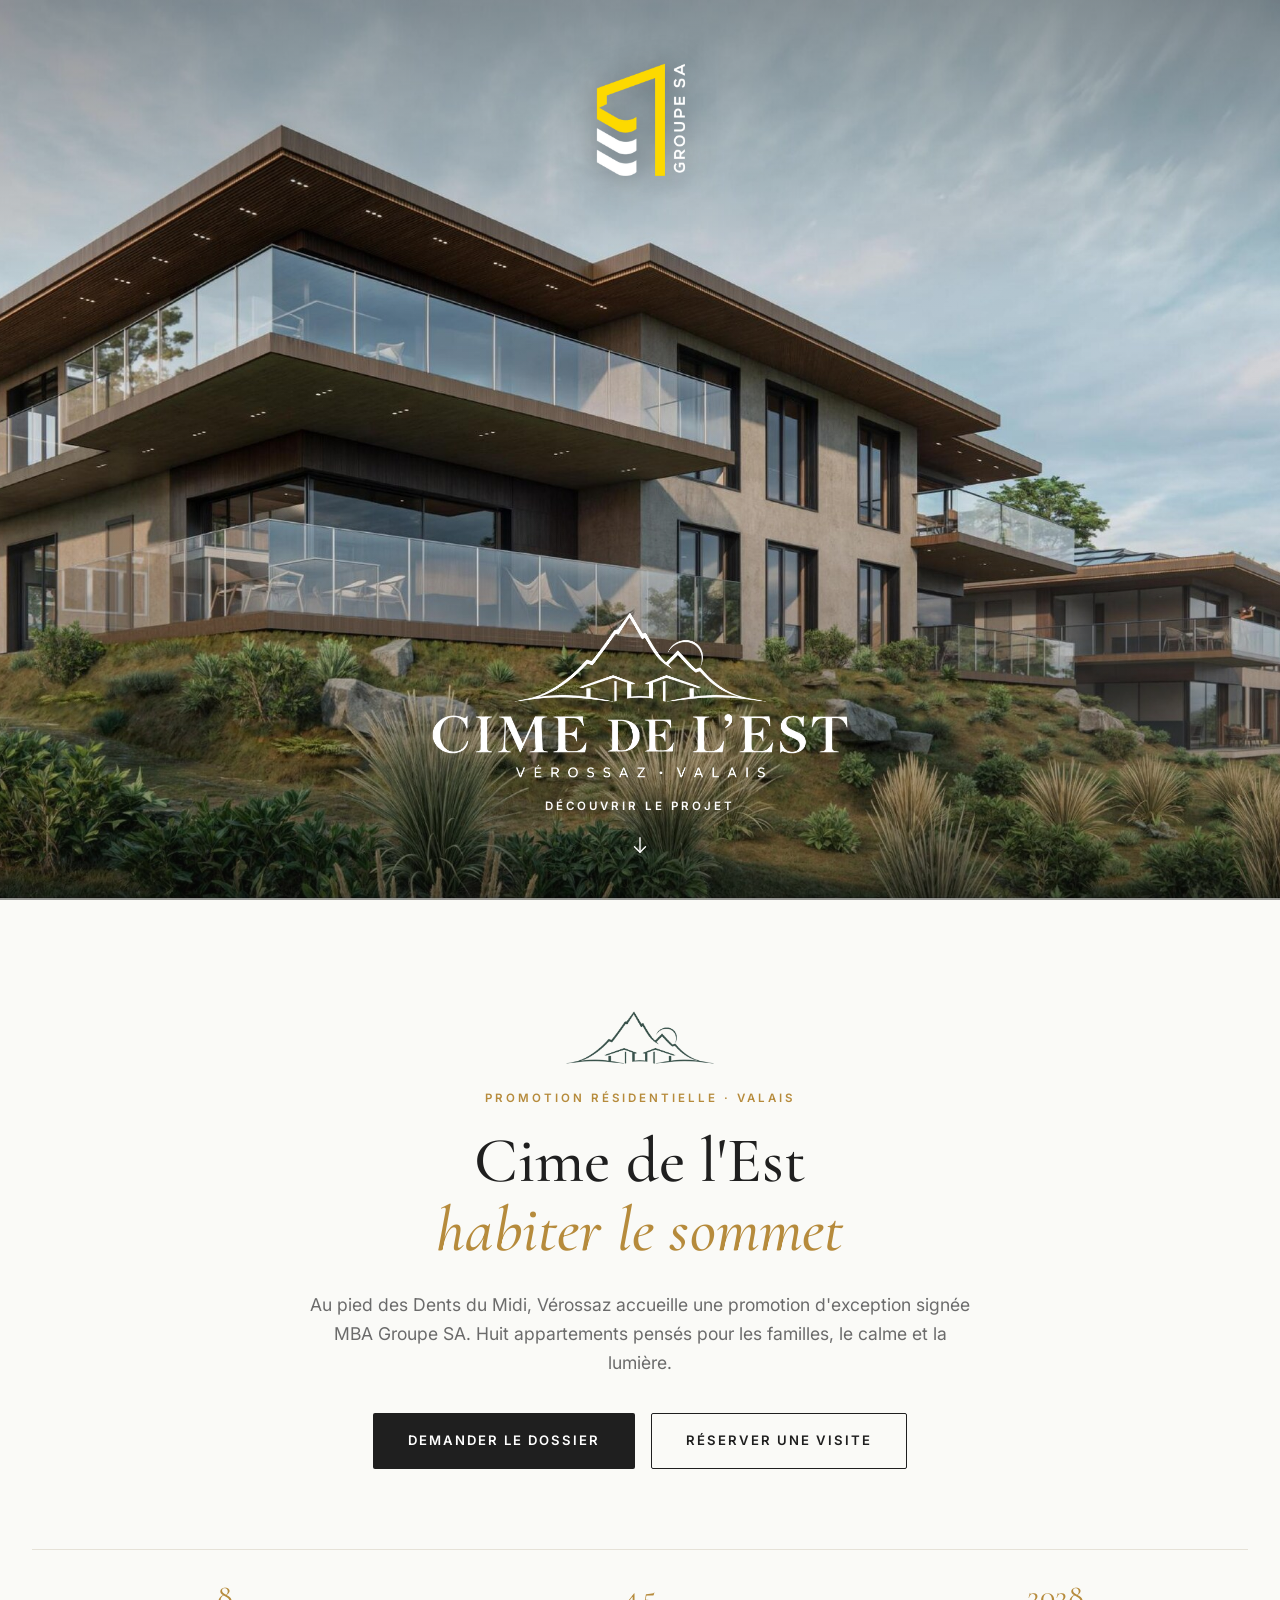
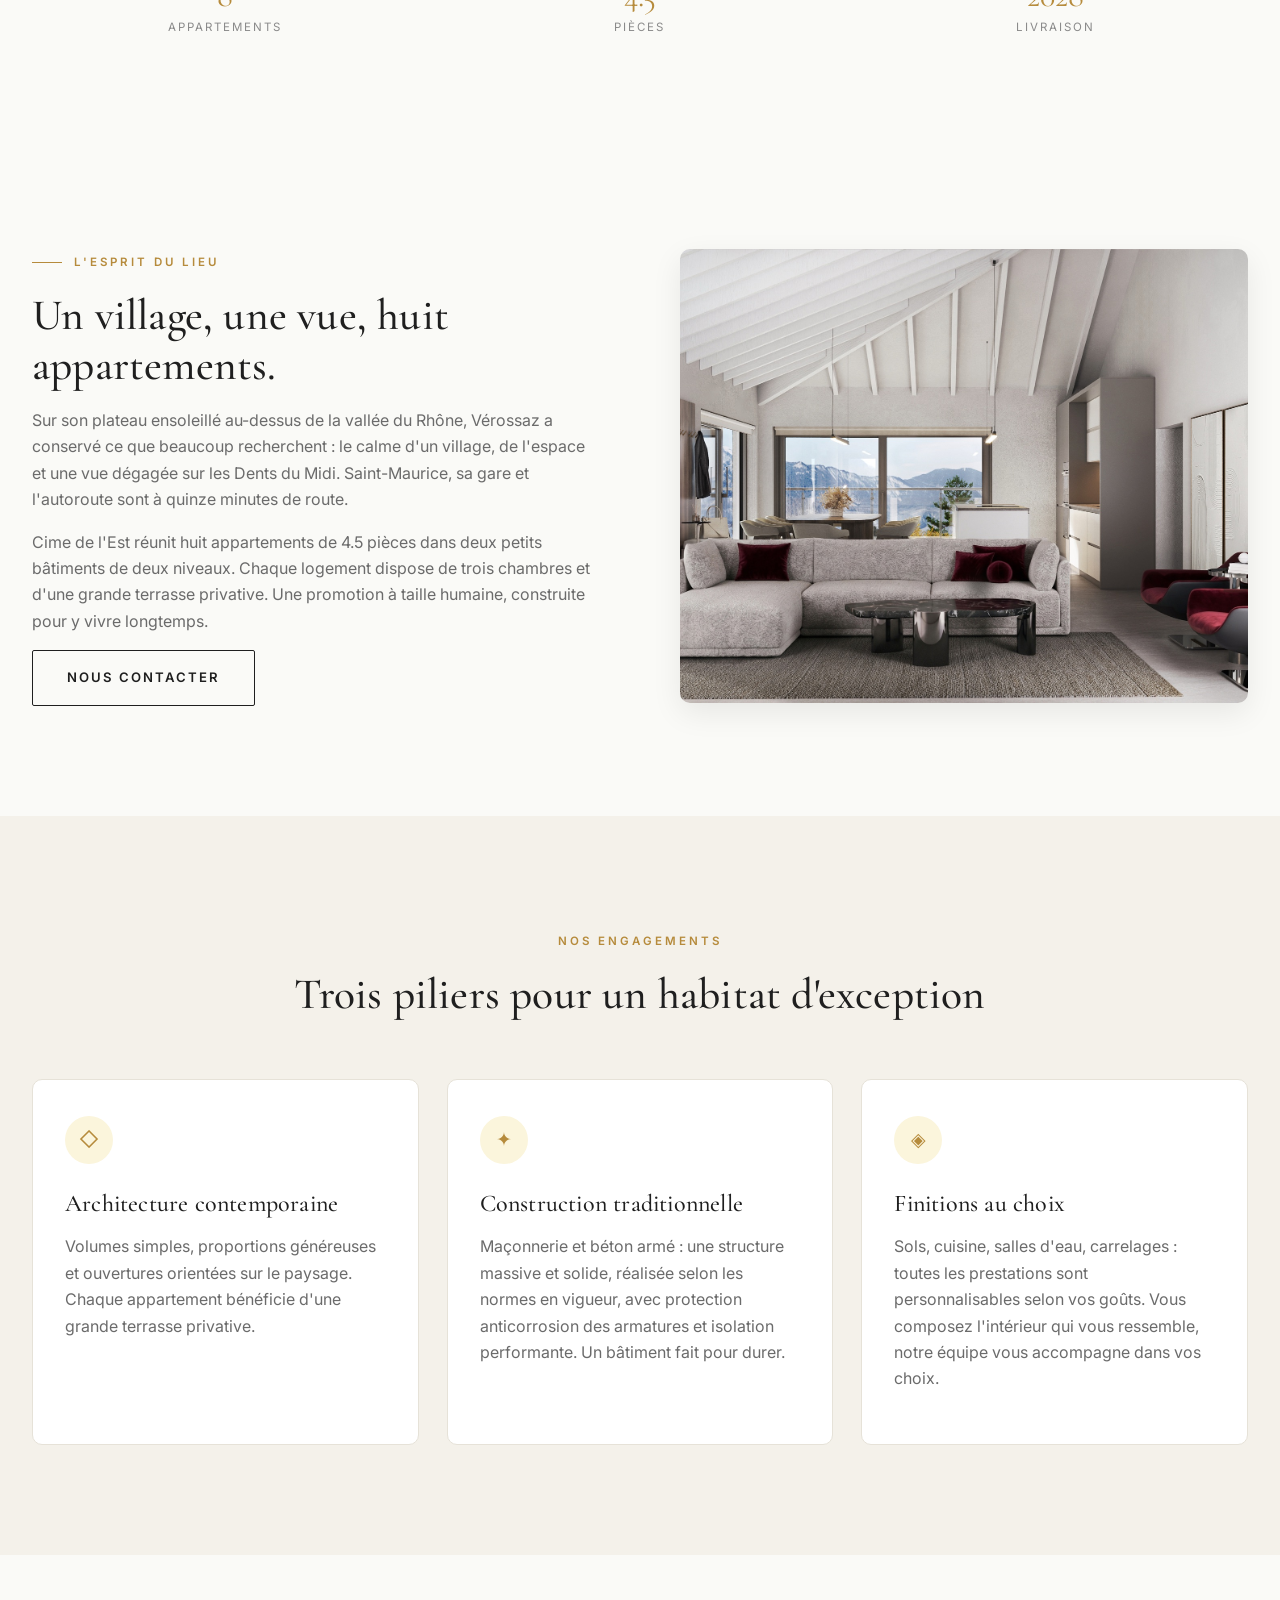
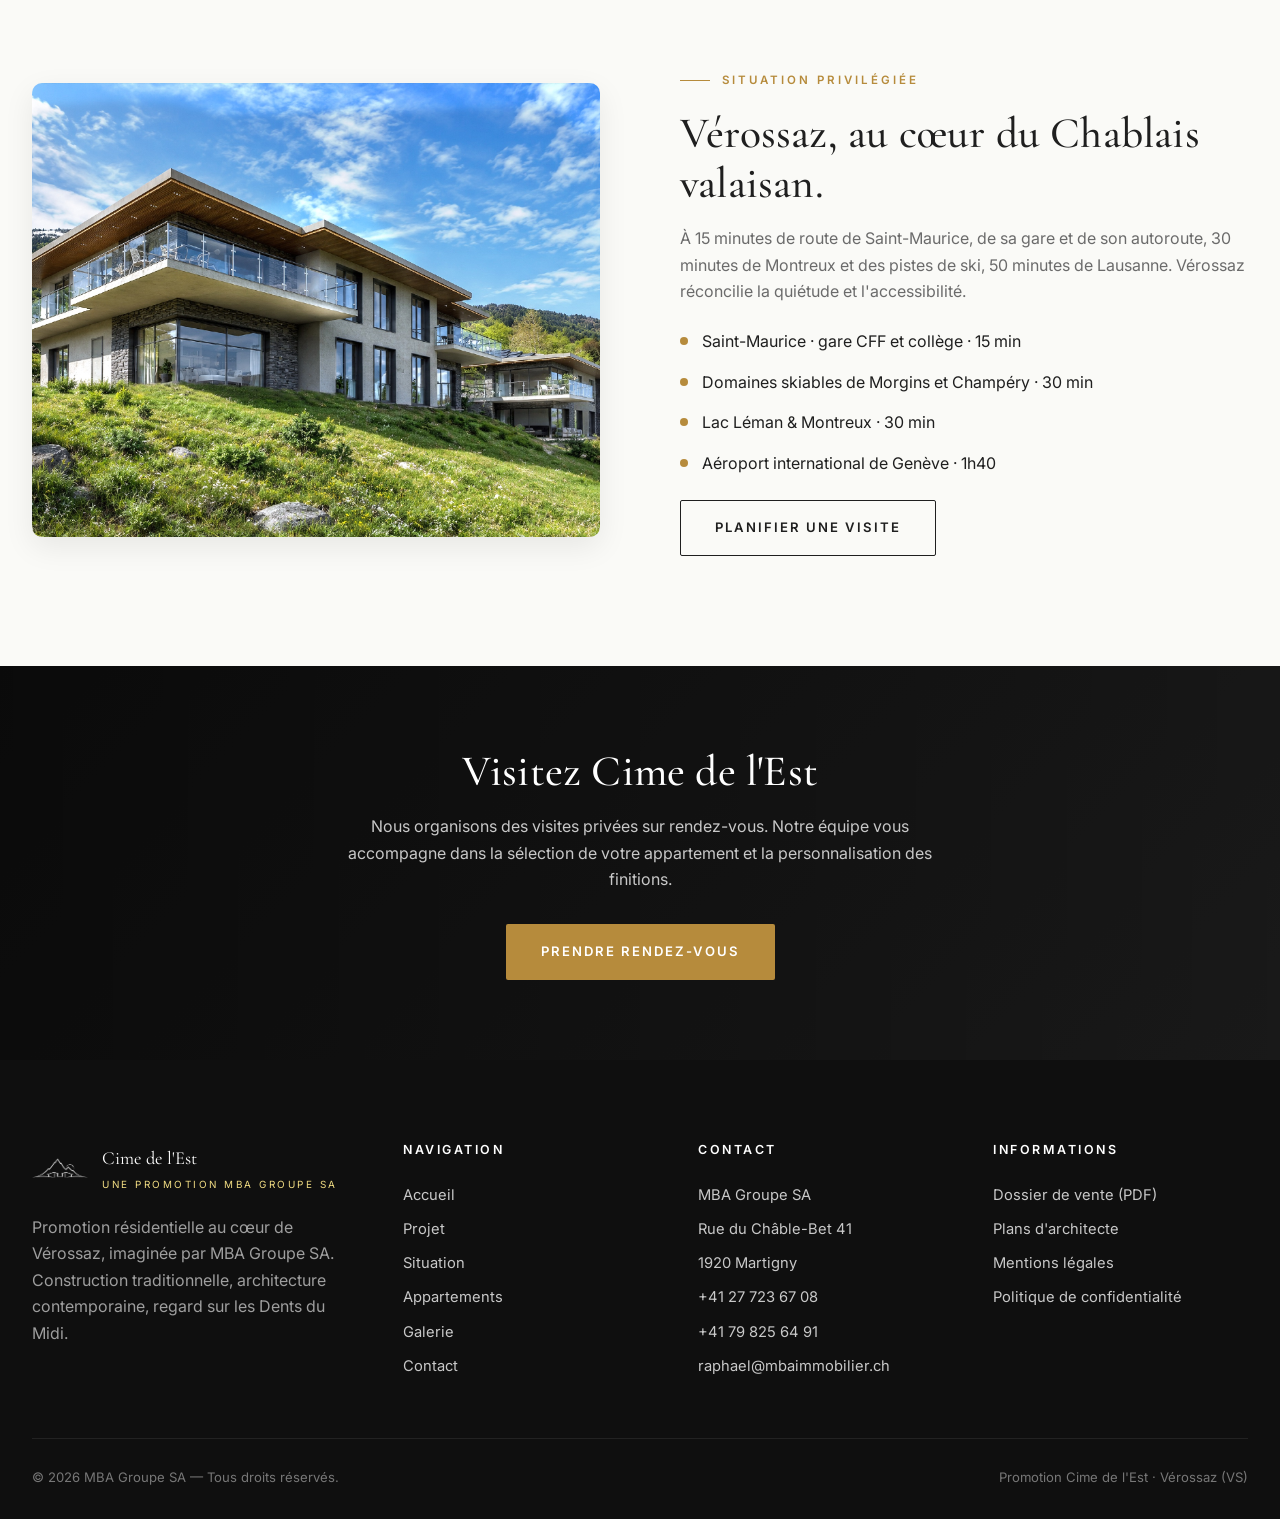
==== commit e0e7324f: "Saint-Maurice à 15 minutes de route (gare, collège, abbaye) sur Accueil et Situation ; distances de " ====
--- a/index.html
+++ b/index.html
@@ -90,7 +90,7 @@
       <div class="reveal">
         <span class="eyebrow">L'esprit du lieu</span>
         <h2>Un village, une vue, huit appartements.</h2>
-        <p>Sur son plateau ensoleillé au-dessus de la vallée du Rhône, Vérossaz a conservé ce que beaucoup recherchent&nbsp;: le calme d'un village, de l'espace et une vue dégagée sur les Dents du Midi. Saint-Maurice, sa gare et l'autoroute sont à dix minutes.</p>
+        <p>Sur son plateau ensoleillé au-dessus de la vallée du Rhône, Vérossaz a conservé ce que beaucoup recherchent&nbsp;: le calme d'un village, de l'espace et une vue dégagée sur les Dents du Midi. Saint-Maurice, sa gare et l'autoroute sont à quinze minutes de route.</p>
         <p>Cime de l'Est réunit huit appartements de 4.5 pièces dans deux petits bâtiments de deux niveaux. Chaque logement dispose de trois chambres et d'une grande terrasse privative. Une promotion à taille humaine, construite pour y vivre longtemps.</p>
         <a href="contact" class="btn btn-outline">Nous contacter</a>
       </div>
@@ -133,12 +133,12 @@
       <div class="reveal">
         <span class="eyebrow">Situation privilégiée</span>
         <h2>Vérossaz, au cœur du Chablais valaisan.</h2>
-        <p>À 10 minutes de Saint-Maurice et de son autoroute, 45 minutes de Lausanne, 20 minutes des pistes de ski. Vérossaz réconcilie la quiétude et l'accessibilité.</p>
+        <p>À 15 minutes de route de Saint-Maurice, de sa gare et de son autoroute, 30 minutes de Montreux et des pistes de ski, 50 minutes de Lausanne. Vérossaz réconcilie la quiétude et l'accessibilité.</p>
         <ul class="spec-list">
-          <li>Gare CFF de Saint-Maurice · 10 min</li>
-          <li>Domaine skiable Morgins – Les Crosets · 25 min</li>
+          <li>Saint-Maurice · gare CFF et collège · 15 min</li>
+          <li>Domaines skiables de Morgins et Champéry · 30 min</li>
           <li>Lac Léman &amp; Montreux · 30 min</li>
-          <li>Aéroport international de Genève · 1h15</li>
+          <li>Aéroport international de Genève · 1h40</li>
         </ul>
         <a href="contact" class="btn btn-outline" style="margin-top:24px;">Planifier une visite</a>
       </div>
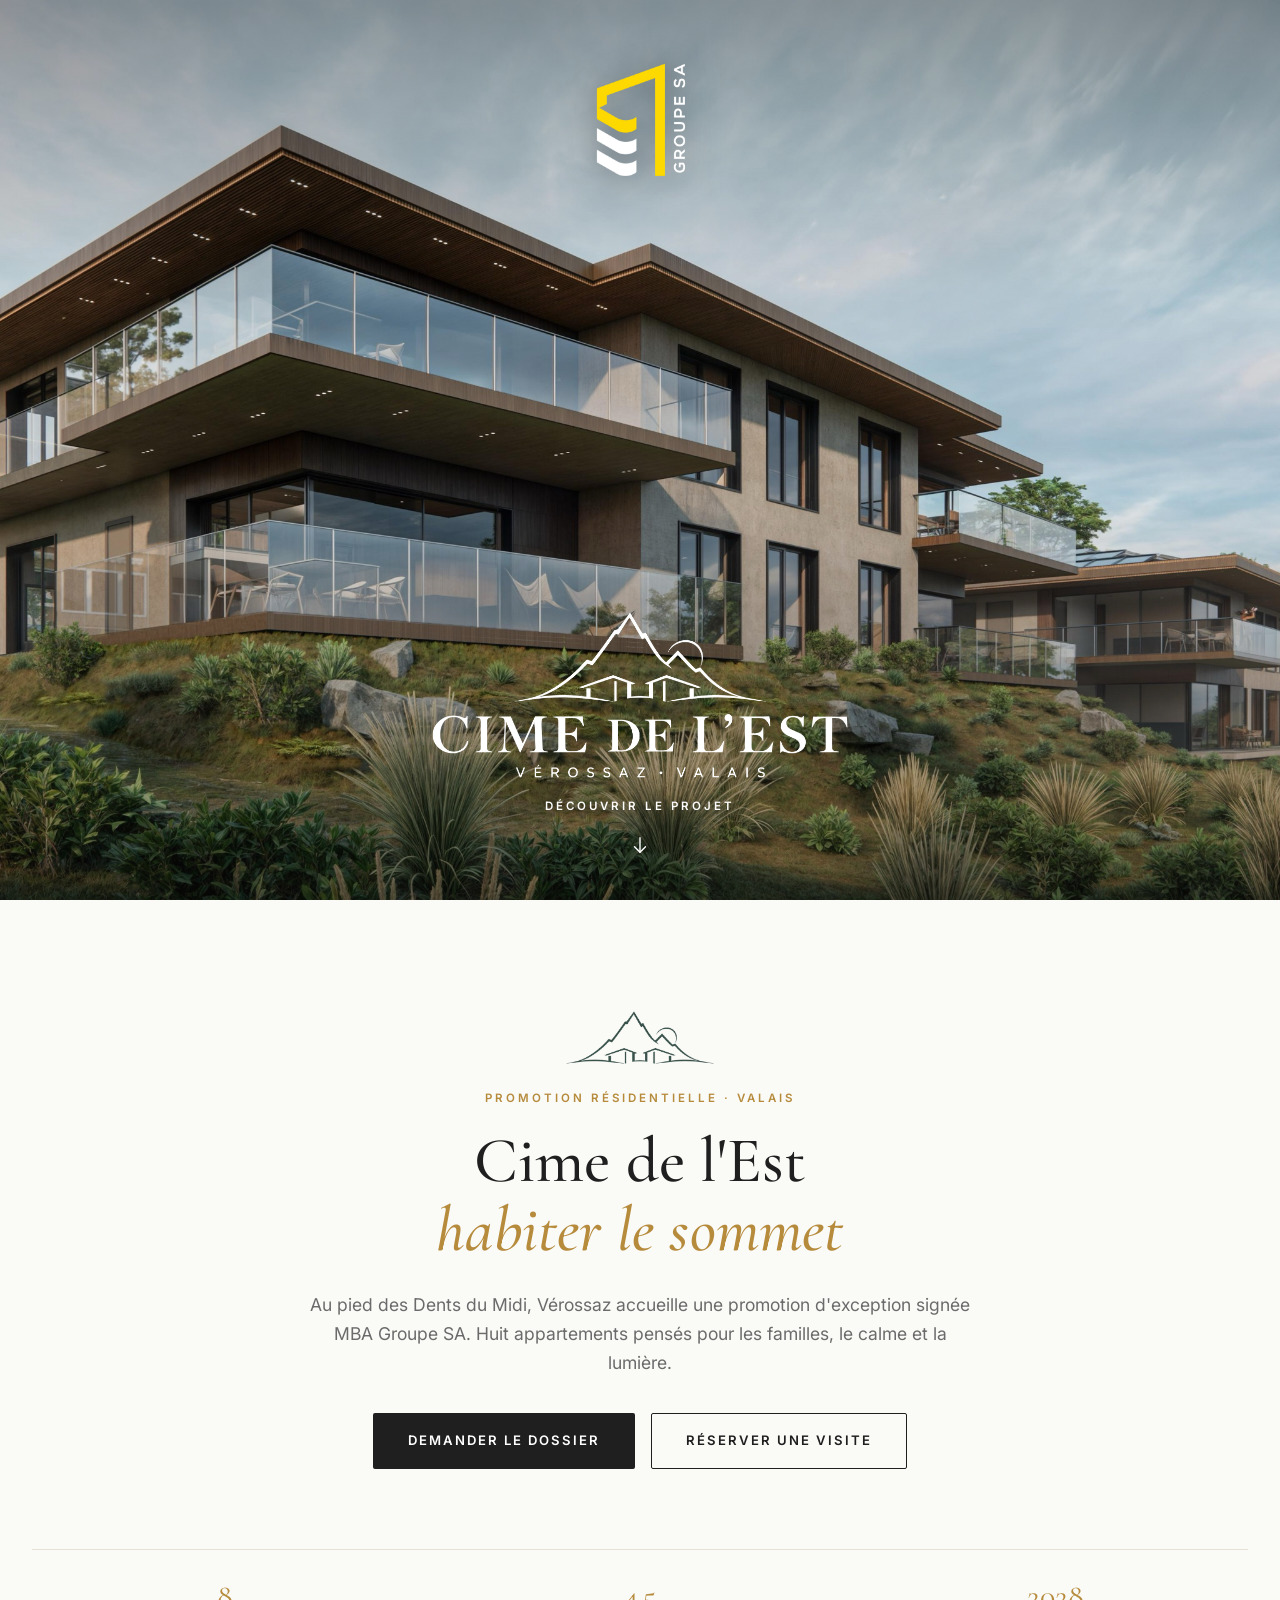
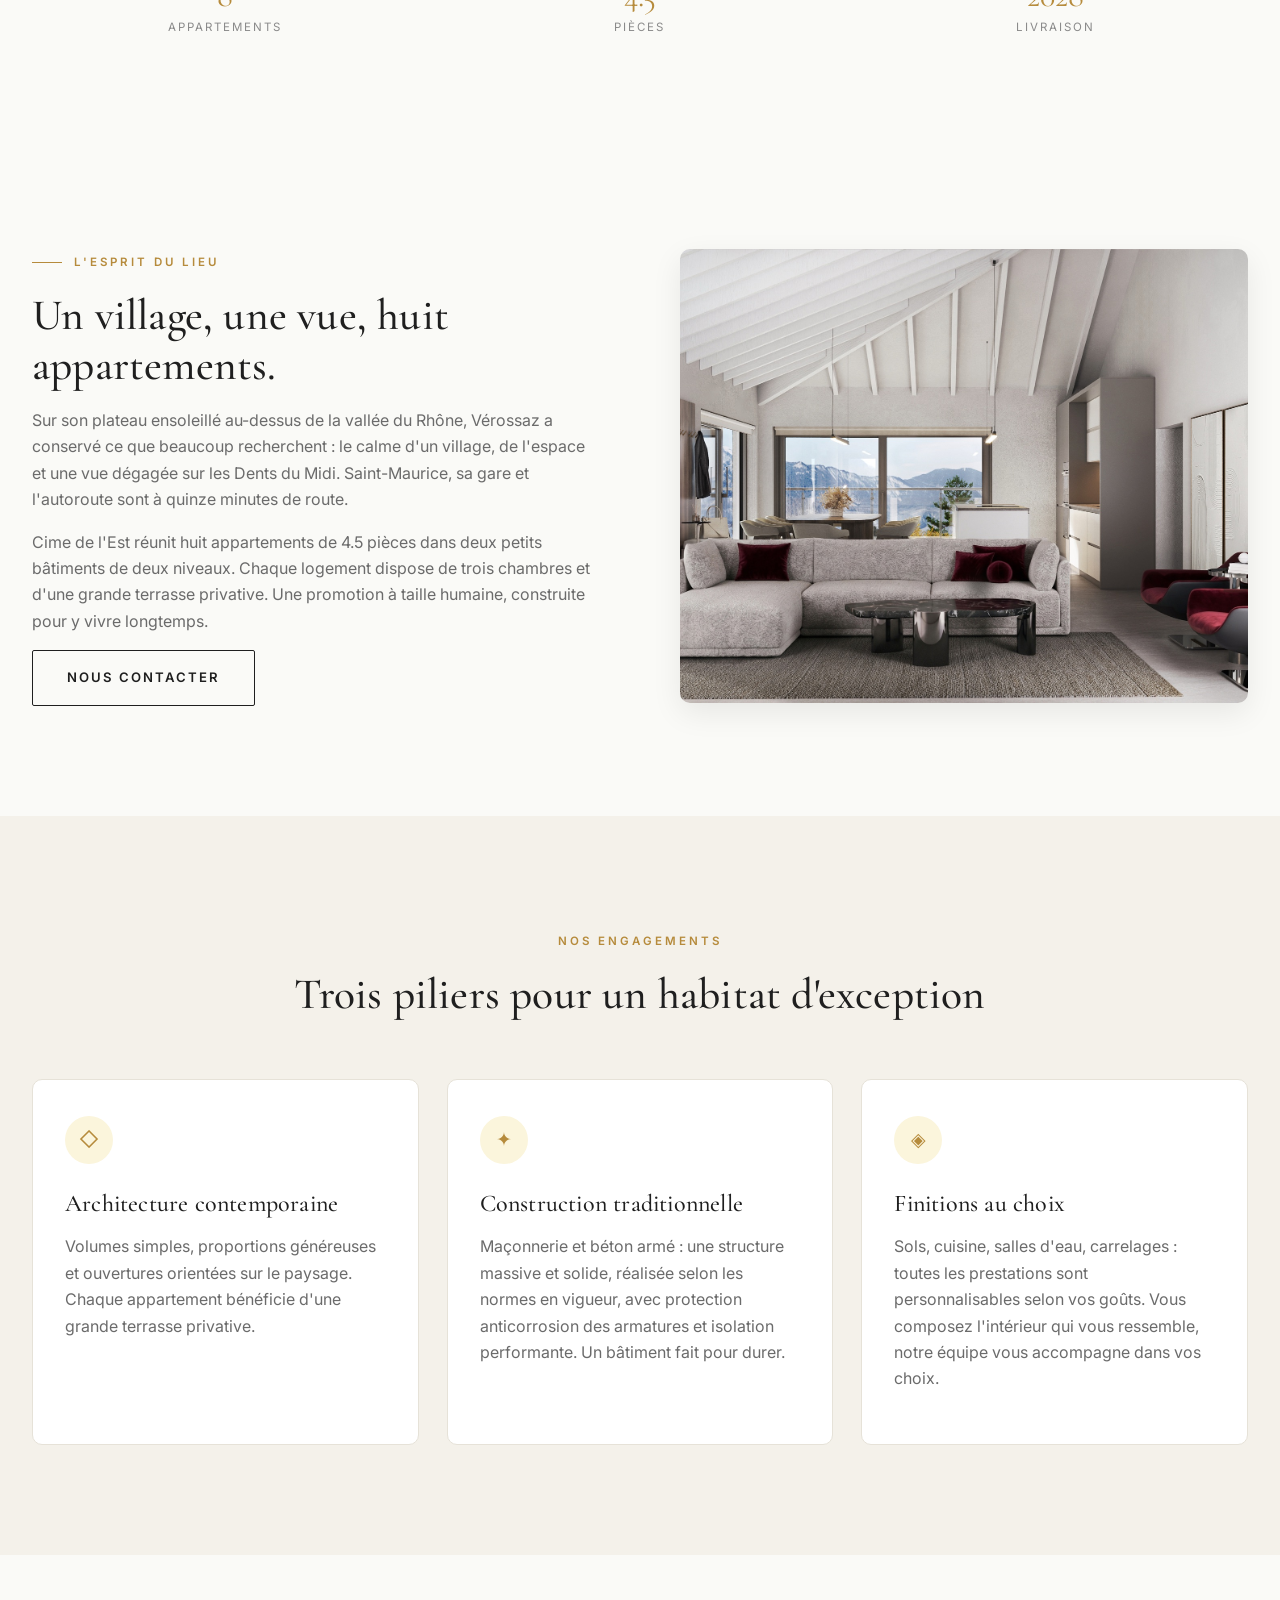
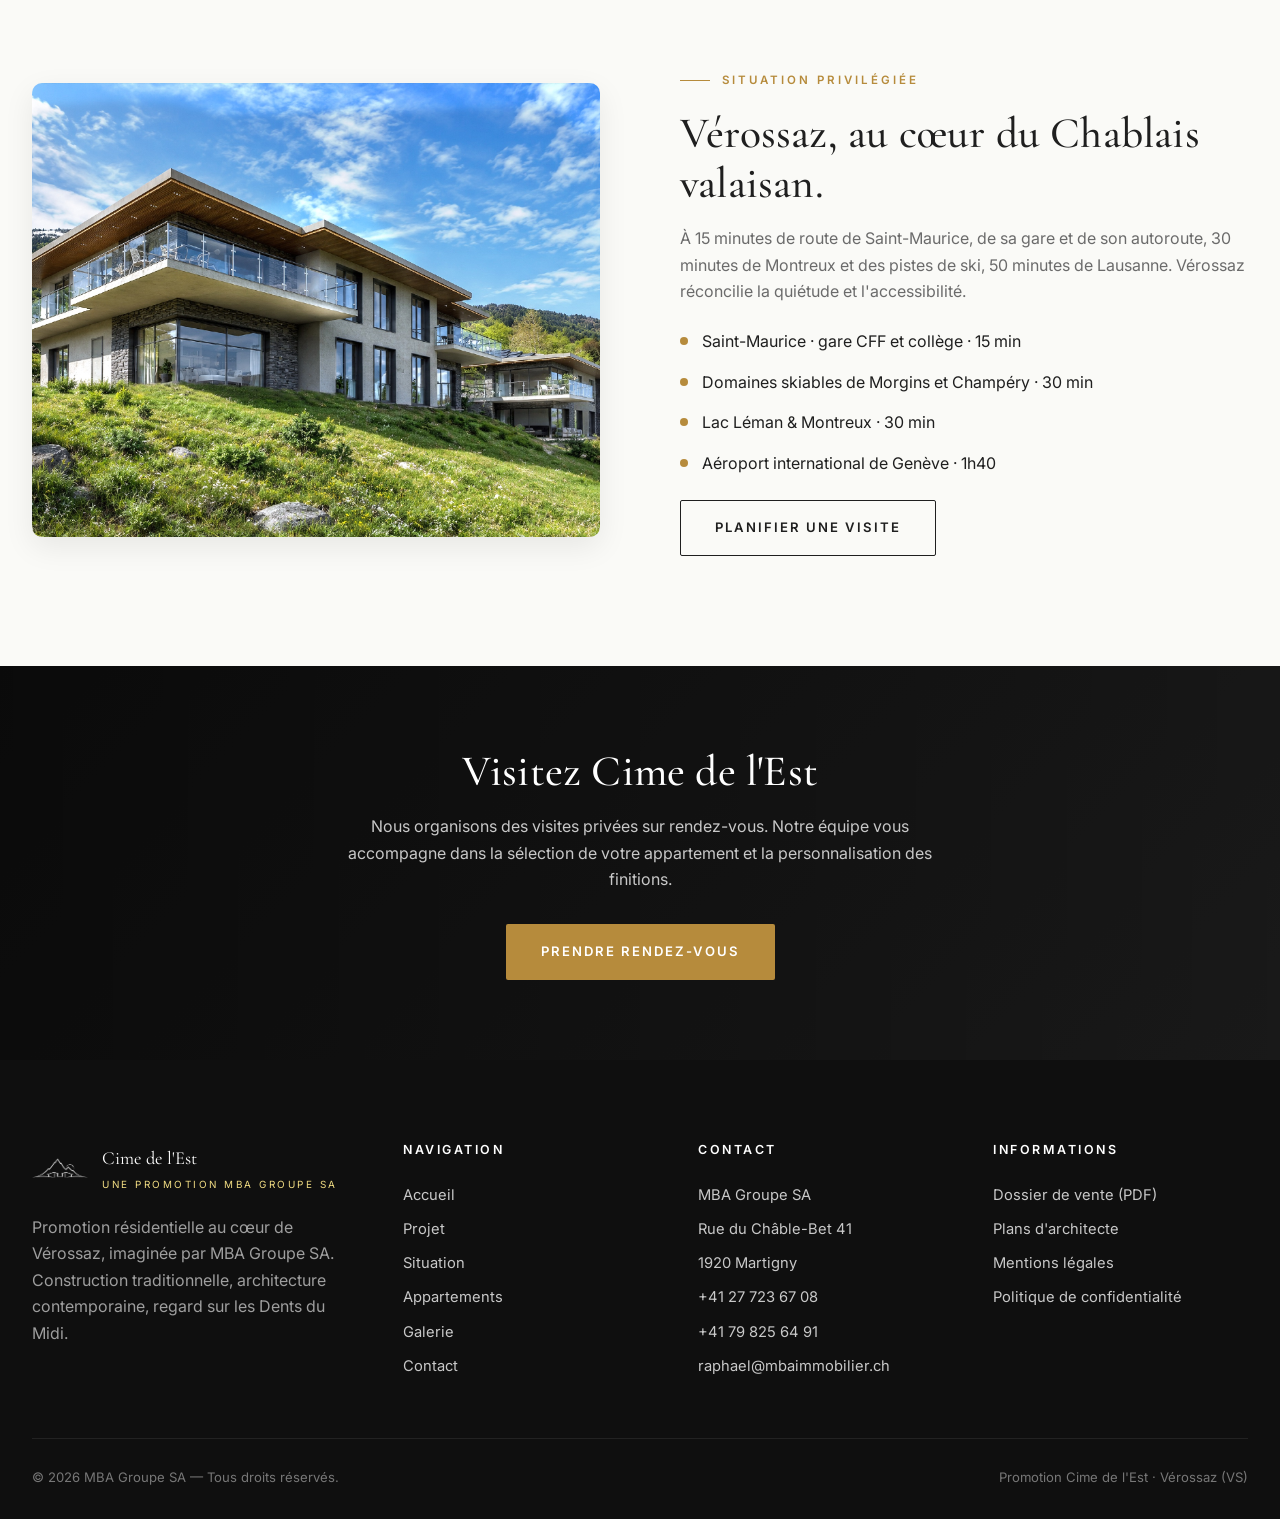
==== commit 1343ecd1: "Hero de l'accueil : image nette issue du rendu 4K (hero-2560 desktop, hero-1400 mobile), exterieur-0" ====
--- a/index.html
+++ b/index.html
@@ -15,7 +15,7 @@
 <link rel="preconnect" href="https://fonts.googleapis.com">
 <link rel="preconnect" href="https://fonts.gstatic.com" crossorigin>
 <link href="https://fonts.googleapis.com/css2?family=Cormorant+Garamond:ital,wght@0,400;0,500;0,600;1,400;1,500&family=Inter:wght@300;400;500;600;700&display=swap" rel="stylesheet">
-<link rel="stylesheet" href="css/style.css?v=24">
+<link rel="stylesheet" href="css/style.css?v=25">
 </head>
 <body>
 
--- a/css/style.css
+++ b/css/style.css
@@ -383,7 +383,14 @@
   padding: 0;
   background:
     linear-gradient(180deg, rgba(15, 15, 13, 0.38) 0%, rgba(15, 15, 13, 0.06) 32%, rgba(15, 15, 13, 0) 55%, rgba(15, 15, 13, 0.42) 100%),
-    url("../images/exterieurs/exterieur-01.jpg") center / cover no-repeat;
+    url("../images/exterieurs/hero-2560.jpg") center / cover no-repeat;
+}
+@media (max-width: 720px) {
+  .hero-home {
+    background-image:
+      linear-gradient(180deg, rgba(15, 15, 13, 0.38) 0%, rgba(15, 15, 13, 0.06) 32%, rgba(15, 15, 13, 0) 55%, rgba(15, 15, 13, 0.42) 100%),
+      url("../images/exterieurs/hero-1400.jpg");
+  }
 }
 
 /* Logo MBA Groupe en haut au centre du hero */
